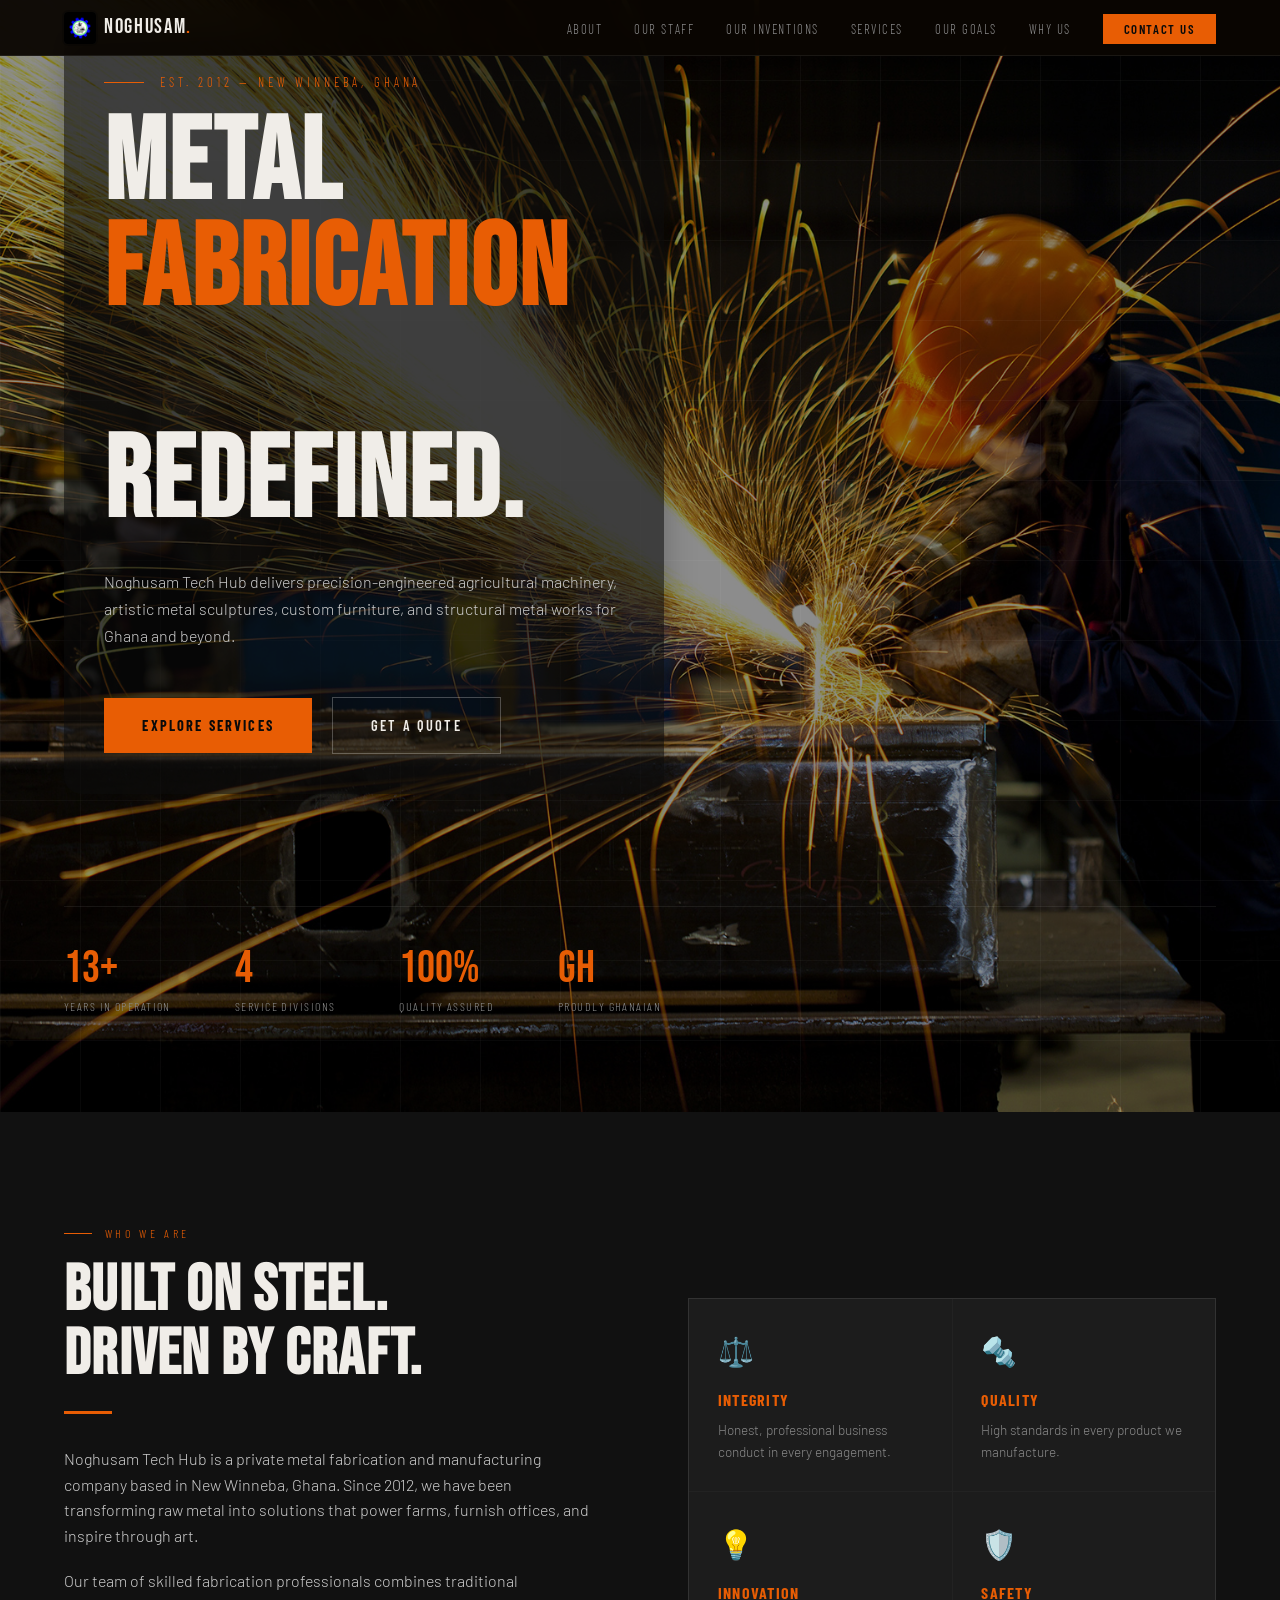
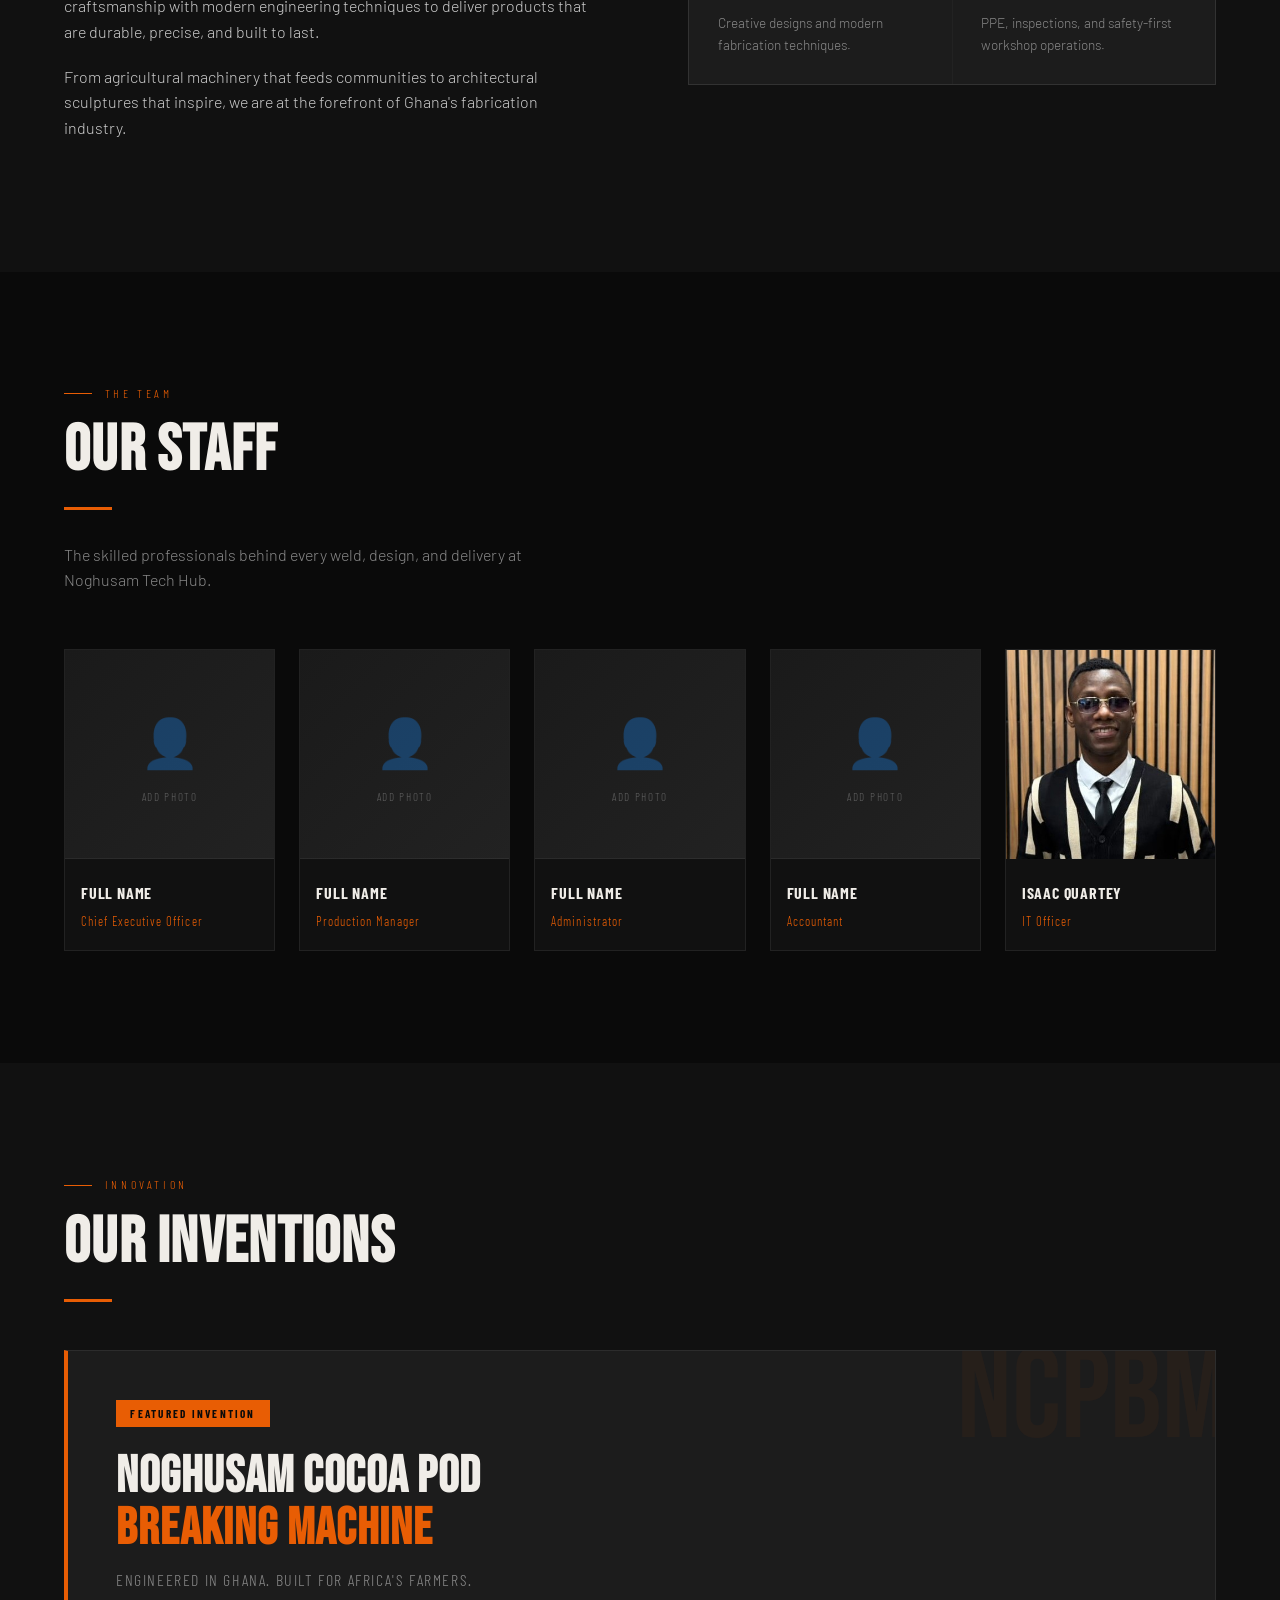
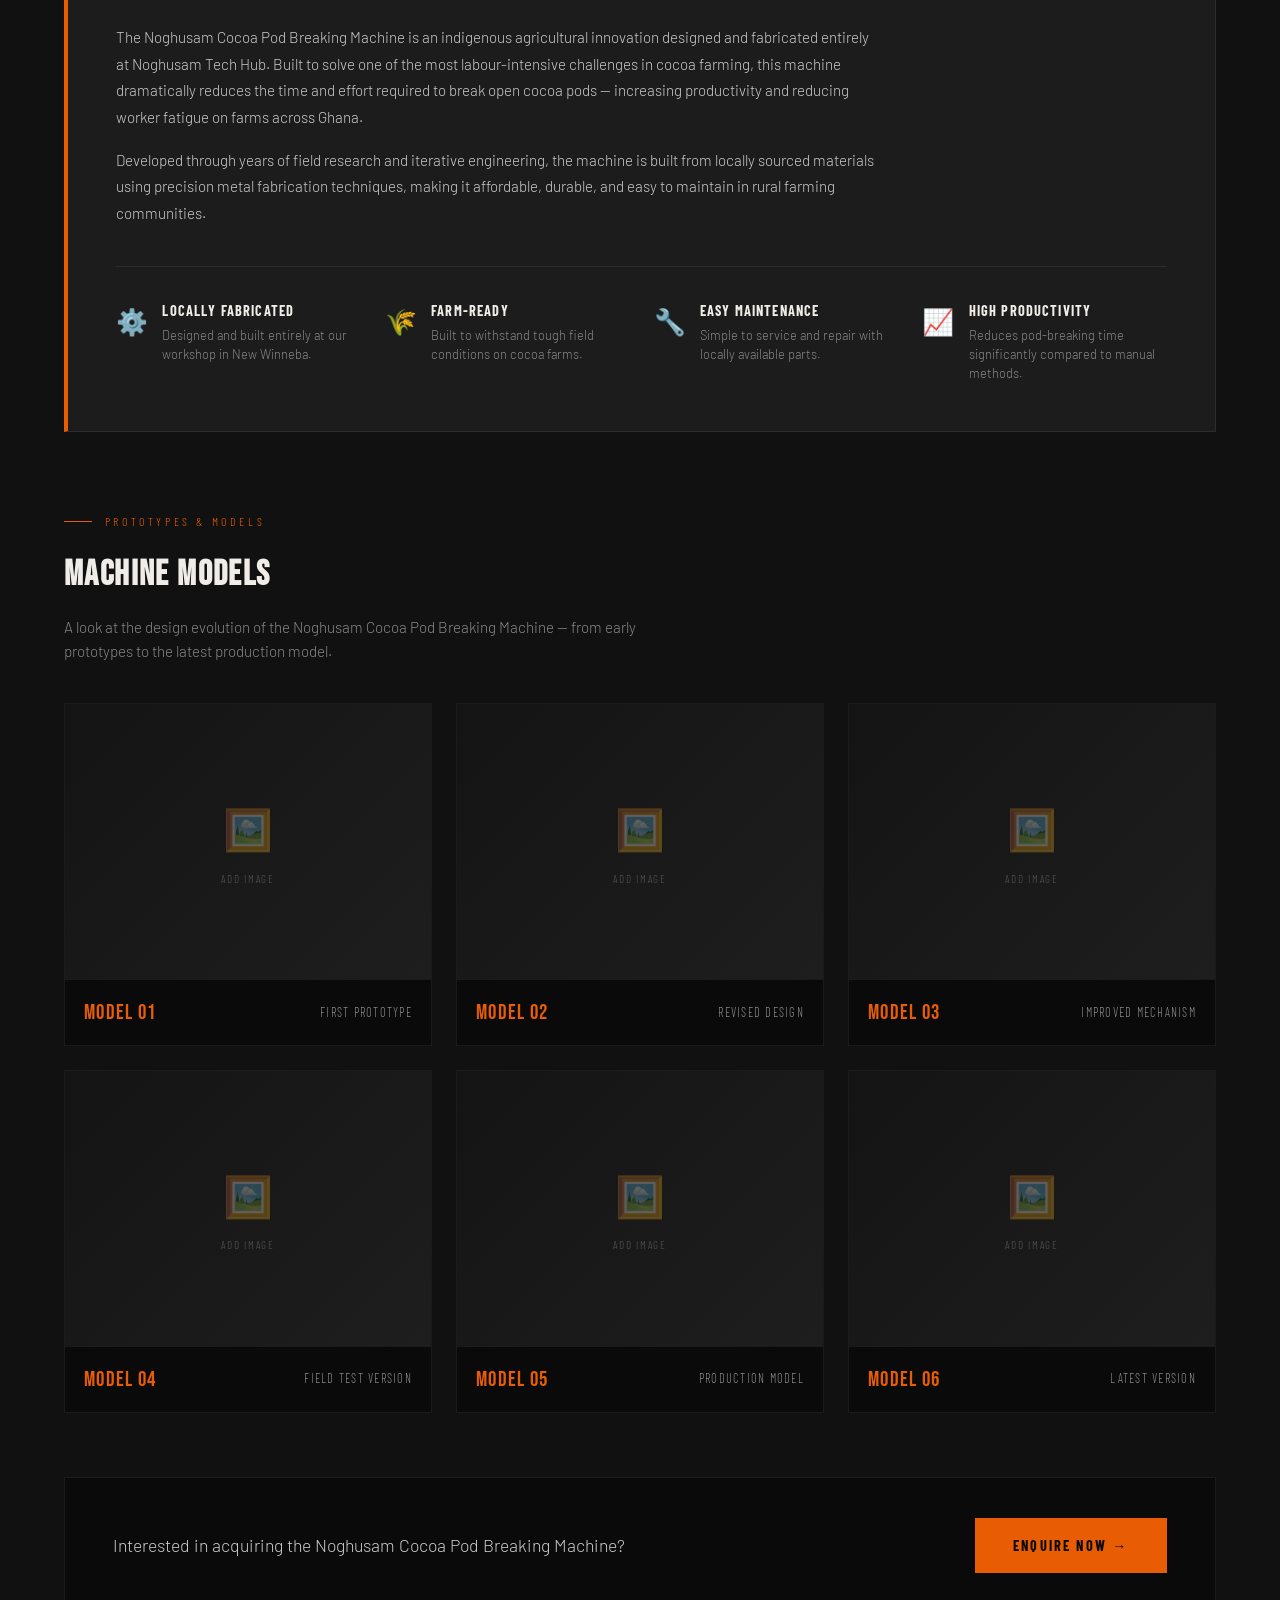
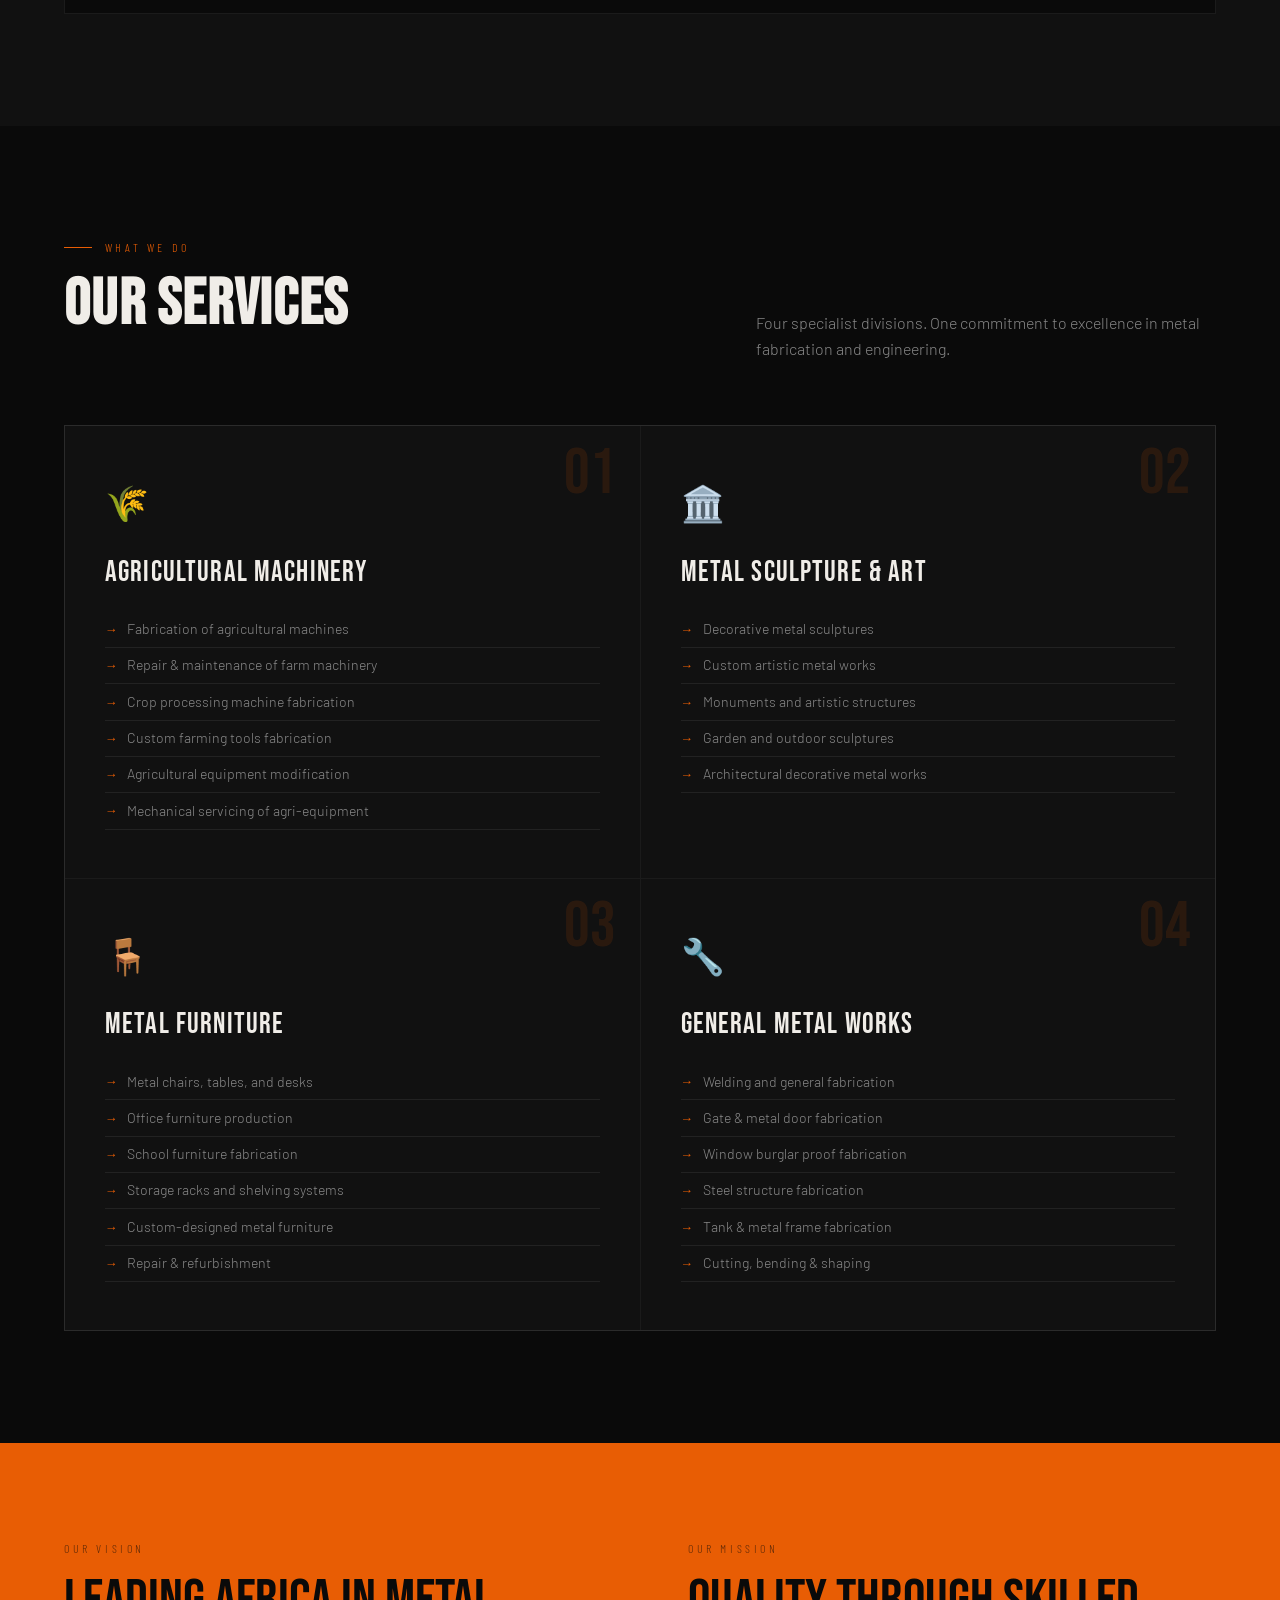
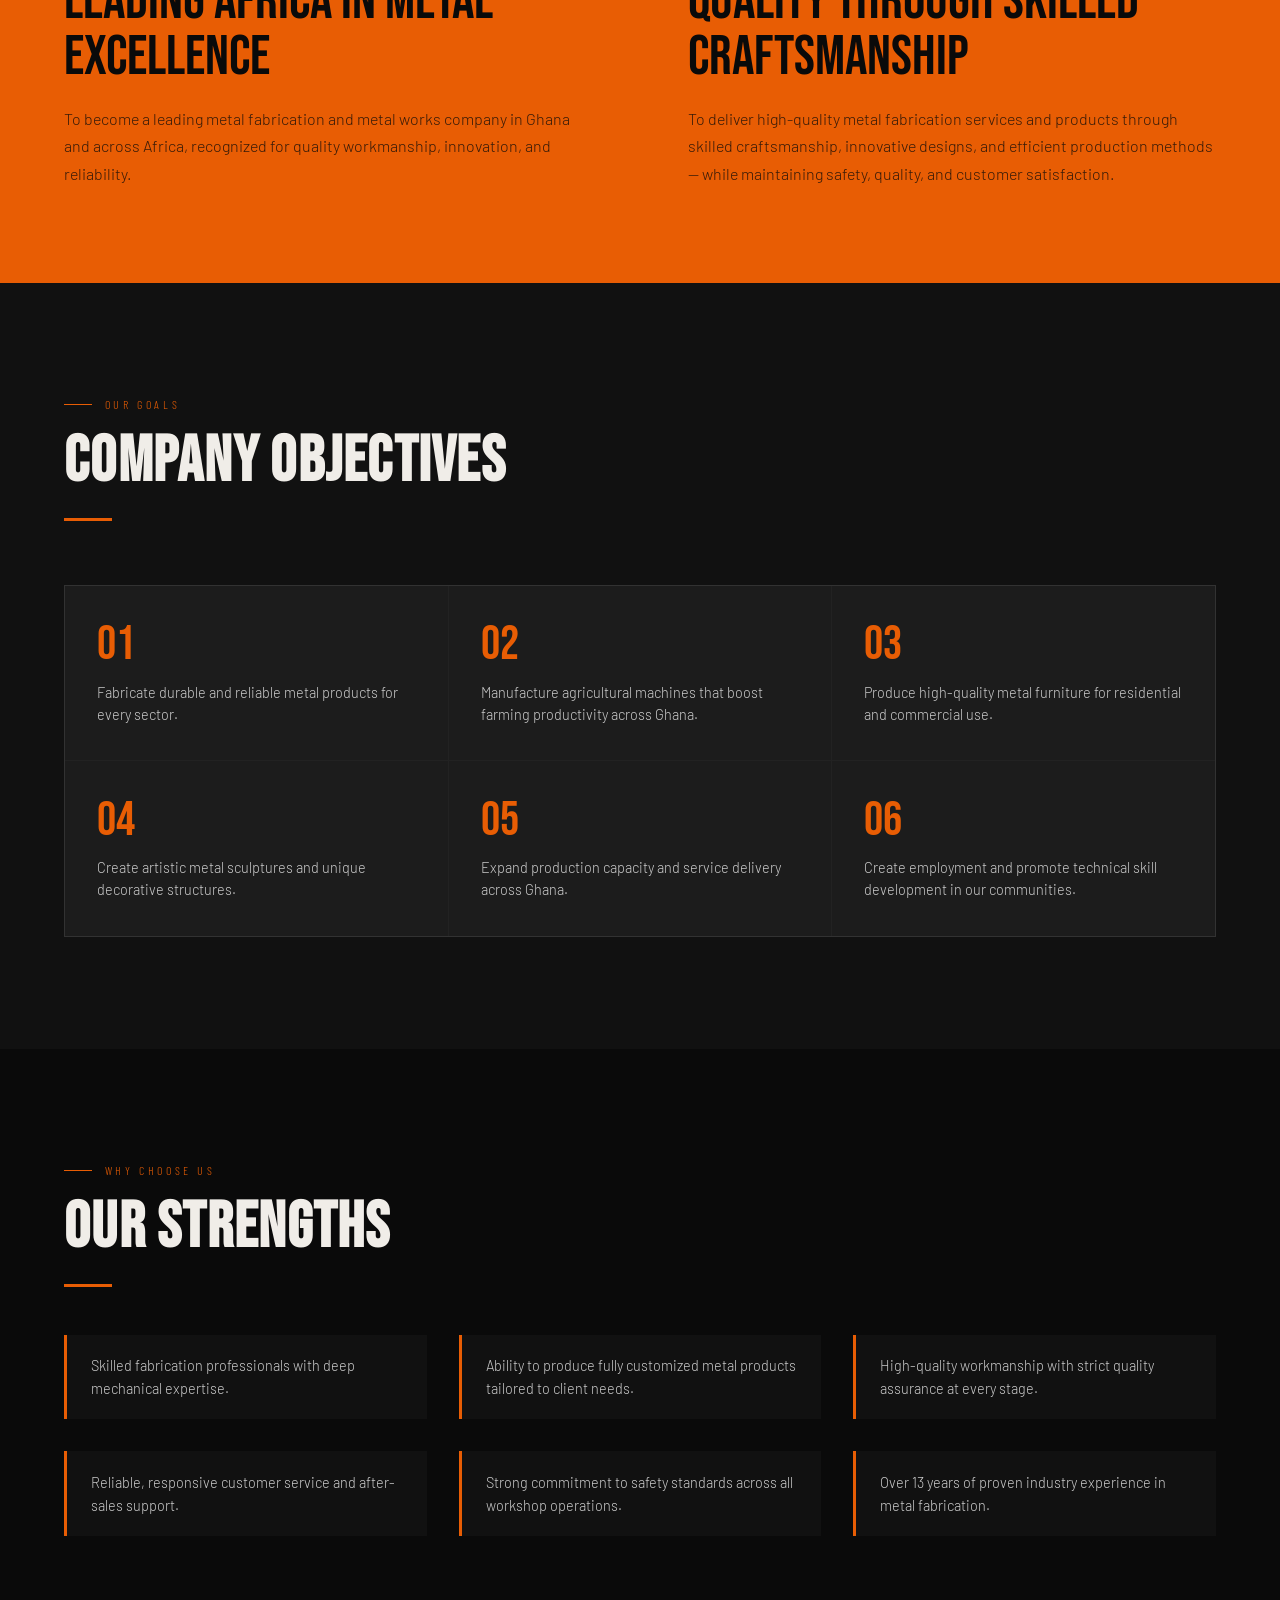
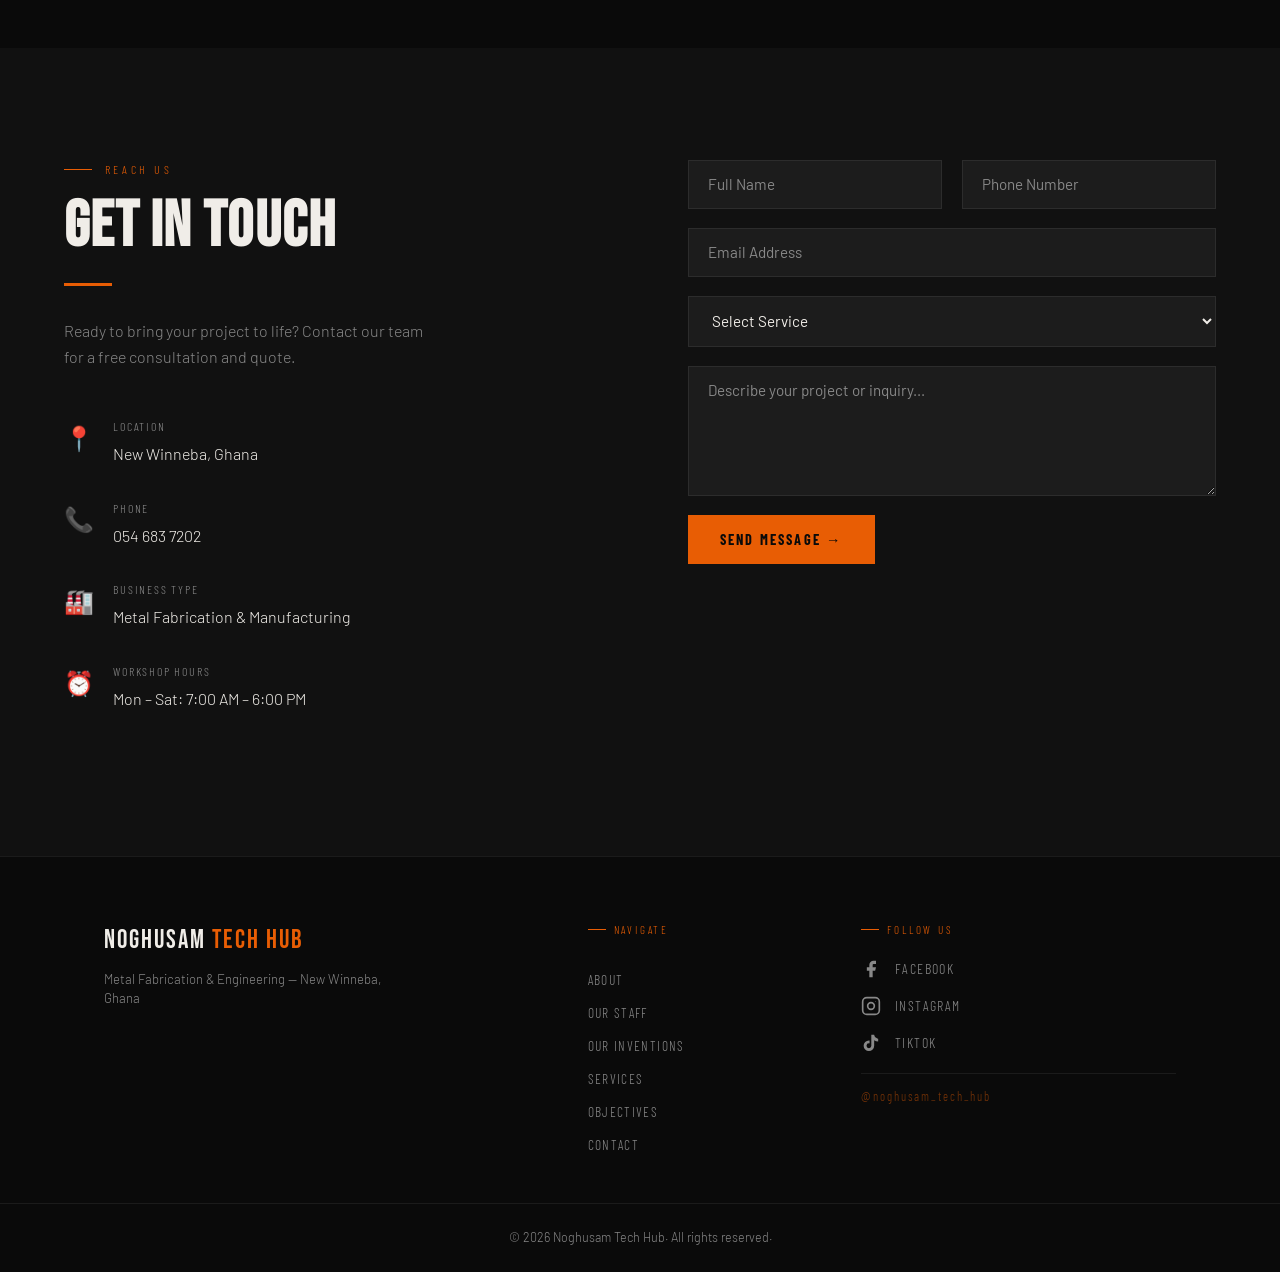
==== index.html @ 6d2fe131 "Initial commit" ====
<!DOCTYPE html>
<html lang="en">
<head>
  <meta charset="UTF-8" />
  <meta name="viewport" content="width=device-width, initial-scale=1.0"/>
  <title>Noghusam Tech Hub | Metal Fabrication & Engineering</title>
  <link rel="preconnect" href="https://fonts.googleapis.com">
  <link href="https://fonts.googleapis.com/css2?family=Bebas+Neue&family=Barlow:wght@300;400;500;600&family=Barlow+Condensed:wght@600;700&display=swap" rel="stylesheet">
  <link rel="stylesheet" href="style.css">
</head>
<body>

<!-- NAV -->
<nav>
  <a href="#hero" class="nav-logo">
    <img src="images/logo.jpeg" alt="Noghusam Logo" style="height: 32px; vertical-align: middle; margin-right: 8px;">
    Noghusam<span>.</span>
  </a>
  <button class="hamburger" onclick="toggleMenu()">☰</button>
  <ul class="nav-links" id="navMenu">
    <li><a href="#about">About</a></li>
    <li><a href="#staff">Our Staff</a></li>
    <li><a href="#inventions">Our Inventions</a></li>
    <li><a href="#services">Services</a></li>
    <li><a href="#objectives">Our Goals</a></li>
    <li><a href="#strengths">Why Us</a></li>
    <li><a href="#contact" class="nav-cta">Contact Us</a></li>
  </ul>
</nav>

<!-- HERO -->
<section id="hero">
  <div class="hero-bg"></div>
  <div class="hero-grid-lines"></div>
  <div class="sparks" id="sparks"></div>
  <div class="hero-text-bg">
    <div class="hero-label">Est. 2012 &mdash; New Winneba, Ghana</div>
    <h1 class="hero-title">
      Metal<br>
      <em>Fabrication</em><br>
      Redefined.
    </h1>
    <p class="hero-sub">
      Noghusam Tech Hub delivers precision-engineered agricultural machinery, artistic metal sculptures, custom furniture, and structural metal works for Ghana and beyond.
    </p>
    <div class="hero-actions">
      <a href="#services" class="btn-primary">Explore Services</a>
      <a href="#contact" class="btn-ghost">Get a Quote</a>
    </div>
  </div>
  <div class="hero-stats">
    <div><div class="stat-num">13+</div><div class="stat-label">Years in Operation</div></div>
    <div><div class="stat-num">4</div><div class="stat-label">Service Divisions</div></div>
    <div><div class="stat-num">100%</div><div class="stat-label">Quality Assured</div></div>
    <div><div class="stat-num">GH</div><div class="stat-label">Proudly Ghanaian</div></div>
  </div>
</section>

<!-- ABOUT -->
<section id="about">
  <div class="about-grid">
    <div class="about-text reveal">
      <div class="section-tag">Who We Are</div>
      <h2 class="section-title">Built on Steel.<br>Driven by Craft.</h2>
      <div class="divider"></div>
      <p>Noghusam Tech Hub is a private metal fabrication and manufacturing company based in New Winneba, Ghana. Since 2012, we have been transforming raw metal into solutions that power farms, furnish offices, and inspire through art.</p>
      <p>Our team of skilled fabrication professionals combines traditional craftsmanship with modern engineering techniques to deliver products that are durable, precise, and built to last.</p>
      <p>From agricultural machinery that feeds communities to architectural sculptures that inspire, we are at the forefront of Ghana's fabrication industry.</p>
    </div>
    <div class="values-grid reveal">
      <div class="value-card"><div class="value-icon">⚖️</div><div class="value-title">Integrity</div><div class="value-desc">Honest, professional business conduct in every engagement.</div></div>
      <div class="value-card"><div class="value-icon">🔩</div><div class="value-title">Quality</div><div class="value-desc">High standards in every product we manufacture.</div></div>
      <div class="value-card"><div class="value-icon">💡</div><div class="value-title">Innovation</div><div class="value-desc">Creative designs and modern fabrication techniques.</div></div>
      <div class="value-card"><div class="value-icon">🛡️</div><div class="value-title">Safety</div><div class="value-desc">PPE, inspections, and safety-first workshop operations.</div></div>
    </div>
  </div>
</section>

<!-- OUR STAFF -->
<section id="staff">
  <div class="staff-wrap">
    <div class="reveal">
      <div class="section-tag">The Team</div>
      <h2 class="section-title">Our Staff</h2>
      <div class="divider"></div>
      <p class="staff-intro">The skilled professionals behind every weld, design, and delivery at Noghusam Tech Hub.</p>
    </div>
    <div class="staff-grid reveal">
      <div class="staff-card">
        <div class="staff-photo-wrap">
          <div class="staff-photo-placeholder"><div class="staff-avatar-icon">👤</div><div class="staff-photo-hint">Add Photo</div></div>
        </div>
        <div class="staff-info"><div class="staff-name">Full Name</div><div class="staff-role">Chief Executive Officer</div></div>
      </div>
      <div class="staff-card">
        <div class="staff-photo-wrap">
          <div class="staff-photo-placeholder"><div class="staff-avatar-icon">👤</div><div class="staff-photo-hint">Add Photo</div></div>
        </div>
        <div class="staff-info"><div class="staff-name">Full Name</div><div class="staff-role">Production Manager</div></div>
      </div>
      <div class="staff-card">
        <div class="staff-photo-wrap">
          <div class="staff-photo-placeholder"><div class="staff-avatar-icon">👤</div><div class="staff-photo-hint">Add Photo</div></div>
        </div>
        <div class="staff-info"><div class="staff-name">Full Name</div><div class="staff-role">Administrator</div></div>
      </div>
      <div class="staff-card">
        <div class="staff-photo-wrap">
          <div class="staff-photo-placeholder"><div class="staff-avatar-icon">👤</div><div class="staff-photo-hint">Add Photo</div></div>
        </div>
        <div class="staff-info"><div class="staff-name">Full Name</div><div class="staff-role">Accountant</div></div>
      </div>
      <div class="staff-card">
        <div class="staff-photo-wrap">
          <img class="staff-photo" src="images/IT.jpeg" alt="ISAAC QUARTEY - IT Officer">
        </div>
        <div class="staff-info"><div class="staff-name">ISAAC QUARTEY</div><div class="staff-role">IT Officer</div></div>
      </div>
    </div>
  </div>
</section>

<!-- OUR INVENTIONS -->
<section id="inventions">
  <div class="inv-wrap">

    <!-- Header -->
    <div class="inv-header reveal">
      <div class="section-tag">Innovation</div>
      <h2 class="section-title">Our Inventions</h2>
      <div class="divider"></div>
    </div>

    <!-- Featured Invention -->
    <div class="inv-featured reveal">
      <div class="inv-badge">Featured Invention</div>
      <h3 class="inv-name">Noghusam Cocoa Pod<br><em>Breaking Machine</em></h3>
      <p class="inv-tagline">Engineered in Ghana. Built for Africa's farmers.</p>
      <div class="inv-desc">
        <p>The Noghusam Cocoa Pod Breaking Machine is an indigenous agricultural innovation designed and fabricated entirely at Noghusam Tech Hub. Built to solve one of the most labour-intensive challenges in cocoa farming, this machine dramatically reduces the time and effort required to break open cocoa pods — increasing productivity and reducing worker fatigue on farms across Ghana.</p>
        <p>Developed through years of field research and iterative engineering, the machine is built from locally sourced materials using precision metal fabrication techniques, making it affordable, durable, and easy to maintain in rural farming communities.</p>
      </div>
      <div class="inv-highlights">
        <div class="inv-highlight">
          <div class="inv-highlight-icon">⚙️</div>
          <div class="inv-highlight-text">
            <div class="inv-highlight-title">Locally Fabricated</div>
            <div class="inv-highlight-desc">Designed and built entirely at our workshop in New Winneba.</div>
          </div>
        </div>
        <div class="inv-highlight">
          <div class="inv-highlight-icon">🌾</div>
          <div class="inv-highlight-text">
            <div class="inv-highlight-title">Farm-Ready</div>
            <div class="inv-highlight-desc">Built to withstand tough field conditions on cocoa farms.</div>
          </div>
        </div>
        <div class="inv-highlight">
          <div class="inv-highlight-icon">🔧</div>
          <div class="inv-highlight-text">
            <div class="inv-highlight-title">Easy Maintenance</div>
            <div class="inv-highlight-desc">Simple to service and repair with locally available parts.</div>
          </div>
        </div>
        <div class="inv-highlight">
          <div class="inv-highlight-icon">📈</div>
          <div class="inv-highlight-text">
            <div class="inv-highlight-title">High Productivity</div>
            <div class="inv-highlight-desc">Reduces pod-breaking time significantly compared to manual methods.</div>
          </div>
        </div>
      </div>
    </div>

    <!-- Models Gallery -->
    <div class="inv-gallery-header reveal">
      <div class="section-tag">Prototypes & Models</div>
      <h3 class="inv-gallery-title">Machine Models</h3>
      <p class="inv-gallery-sub">A look at the design evolution of the Noghusam Cocoa Pod Breaking Machine — from early prototypes to the latest production model.</p>
    </div>

    <div class="inv-gallery reveal">

      <div class="inv-img-card">
        <div class="inv-img-wrap">
          <div class="inv-img-placeholder">
            <div class="inv-img-icon">🖼️</div>
            <div class="inv-img-hint">Add Image</div>
          </div>
          <!-- Replace with: <img src="images/model-1.jpg" alt="Model 1" class="inv-img"> -->
        </div>
        <div class="inv-img-info">
          <div class="inv-img-label">Model 01</div>
          <div class="inv-img-caption">First Prototype</div>
        </div>
      </div>

      <div class="inv-img-card">
        <div class="inv-img-wrap">
          <div class="inv-img-placeholder">
            <div class="inv-img-icon">🖼️</div>
            <div class="inv-img-hint">Add Image</div>
          </div>
        </div>
        <div class="inv-img-info">
          <div class="inv-img-label">Model 02</div>
          <div class="inv-img-caption">Revised Design</div>
        </div>
      </div>

      <div class="inv-img-card">
        <div class="inv-img-wrap">
          <div class="inv-img-placeholder">
            <div class="inv-img-icon">🖼️</div>
            <div class="inv-img-hint">Add Image</div>
          </div>
        </div>
        <div class="inv-img-info">
          <div class="inv-img-label">Model 03</div>
          <div class="inv-img-caption">Improved Mechanism</div>
        </div>
      </div>

      <div class="inv-img-card">
        <div class="inv-img-wrap">
          <div class="inv-img-placeholder">
            <div class="inv-img-icon">🖼️</div>
            <div class="inv-img-hint">Add Image</div>
          </div>
        </div>
        <div class="inv-img-info">
          <div class="inv-img-label">Model 04</div>
          <div class="inv-img-caption">Field Test Version</div>
        </div>
      </div>

      <div class="inv-img-card">
        <div class="inv-img-wrap">
          <div class="inv-img-placeholder">
            <div class="inv-img-icon">🖼️</div>
            <div class="inv-img-hint">Add Image</div>
          </div>
        </div>
        <div class="inv-img-info">
          <div class="inv-img-label">Model 05</div>
          <div class="inv-img-caption">Production Model</div>
        </div>
      </div>

      <div class="inv-img-card">
        <div class="inv-img-wrap">
          <div class="inv-img-placeholder">
            <div class="inv-img-icon">🖼️</div>
            <div class="inv-img-hint">Add Image</div>
          </div>
        </div>
        <div class="inv-img-info">
          <div class="inv-img-label">Model 06</div>
          <div class="inv-img-caption">Latest Version</div>
        </div>
      </div>

    </div><!-- end gallery -->

    <!-- CTA -->
    <div class="inv-cta reveal">
      <p>Interested in acquiring the Noghusam Cocoa Pod Breaking Machine?</p>
      <a href="#contact" class="btn-primary">Enquire Now →</a>
    </div>

  </div>
</section>

<!-- SERVICES -->
<section id="services">
  <div class="services-intro reveal">
    <div>
      <div class="section-tag">What We Do</div>
      <h2 class="section-title">Our Services</h2>
    </div>
    <p>Four specialist divisions. One commitment to excellence in metal fabrication and engineering.</p>
  </div>
  <div class="services-grid reveal">
    <div class="service-card">
      <div class="service-num">01</div><div class="service-icon">🌾</div>
      <div class="service-title">Agricultural Machinery</div>
      <ul class="service-list">
        <li>Fabrication of agricultural machines</li>
        <li>Repair & maintenance of farm machinery</li>
        <li>Crop processing machine fabrication</li>
        <li>Custom farming tools fabrication</li>
        <li>Agricultural equipment modification</li>
        <li>Mechanical servicing of agri-equipment</li>
      </ul>
    </div>
    <div class="service-card">
      <div class="service-num">02</div><div class="service-icon">🏛️</div>
      <div class="service-title">Metal Sculpture & Art</div>
      <ul class="service-list">
        <li>Decorative metal sculptures</li>
        <li>Custom artistic metal works</li>
        <li>Monuments and artistic structures</li>
        <li>Garden and outdoor sculptures</li>
        <li>Architectural decorative metal works</li>
      </ul>
    </div>
    <div class="service-card">
      <div class="service-num">03</div><div class="service-icon">🪑</div>
      <div class="service-title">Metal Furniture</div>
      <ul class="service-list">
        <li>Metal chairs, tables, and desks</li>
        <li>Office furniture production</li>
        <li>School furniture fabrication</li>
        <li>Storage racks and shelving systems</li>
        <li>Custom-designed metal furniture</li>
        <li>Repair & refurbishment</li>
      </ul>
    </div>
    <div class="service-card">
      <div class="service-num">04</div><div class="service-icon">🔧</div>
      <div class="service-title">General Metal Works</div>
      <ul class="service-list">
        <li>Welding and general fabrication</li>
        <li>Gate & metal door fabrication</li>
        <li>Window burglar proof fabrication</li>
        <li>Steel structure fabrication</li>
        <li>Tank & metal frame fabrication</li>
        <li>Cutting, bending & shaping</li>
      </ul>
    </div>
  </div>
</section>

<!-- VISION / MISSION -->
<section id="vision">
  <div class="vision-grid">
    <div class="reveal">
      <div class="vm-label">Our Vision</div>
      <div class="vm-title">Leading Africa in Metal Excellence</div>
      <p class="vm-text">To become a leading metal fabrication and metal works company in Ghana and across Africa, recognized for quality workmanship, innovation, and reliability.</p>
    </div>
    <div class="reveal">
      <div class="vm-label">Our Mission</div>
      <div class="vm-title">Quality Through Skilled Craftsmanship</div>
      <p class="vm-text">To deliver high-quality metal fabrication services and products through skilled craftsmanship, innovative designs, and efficient production methods — while maintaining safety, quality, and customer satisfaction.</p>
    </div>
  </div>
</section>

<!-- OBJECTIVES -->
<section id="objectives">
  <div class="obj-wrap">
    <div class="obj-header reveal">
      <div class="section-tag">Our Goals</div>
      <h2 class="section-title">Company Objectives</h2>
      <div class="divider"></div>
    </div>
    <div class="obj-grid reveal">
      <div class="obj-item"><div class="obj-num">01</div><div class="obj-text">Fabricate durable and reliable metal products for every sector.</div></div>
      <div class="obj-item"><div class="obj-num">02</div><div class="obj-text">Manufacture agricultural machines that boost farming productivity across Ghana.</div></div>
      <div class="obj-item"><div class="obj-num">03</div><div class="obj-text">Produce high-quality metal furniture for residential and commercial use.</div></div>
      <div class="obj-item"><div class="obj-num">04</div><div class="obj-text">Create artistic metal sculptures and unique decorative structures.</div></div>
      <div class="obj-item"><div class="obj-num">05</div><div class="obj-text">Expand production capacity and service delivery across Ghana.</div></div>
      <div class="obj-item"><div class="obj-num">06</div><div class="obj-text">Create employment and promote technical skill development in our communities.</div></div>
    </div>
  </div>
</section>

<!-- STRENGTHS -->
<section id="strengths">
  <div class="str-wrap">
    <div class="reveal">
      <div class="section-tag">Why Choose Us</div>
      <h2 class="section-title">Our Strengths</h2>
      <div class="divider"></div>
    </div>
    <div class="str-list reveal">
      <div class="str-item"><p>Skilled fabrication professionals with deep mechanical expertise.</p></div>
      <div class="str-item"><p>Ability to produce fully customized metal products tailored to client needs.</p></div>
      <div class="str-item"><p>High-quality workmanship with strict quality assurance at every stage.</p></div>
      <div class="str-item"><p>Reliable, responsive customer service and after-sales support.</p></div>
      <div class="str-item"><p>Strong commitment to safety standards across all workshop operations.</p></div>
      <div class="str-item"><p>Over 13 years of proven industry experience in metal fabrication.</p></div>
    </div>
  </div>
</section>

<!-- CONTACT -->
<section id="contact">
  <div class="contact-wrap">
    <div class="reveal">
      <div class="section-tag">Reach Us</div>
      <h2 class="section-title">Get In Touch</h2>
      <div class="divider"></div>
      <p style="color: var(--gray); margin-bottom: 3rem; max-width: 380px;">Ready to bring your project to life? Contact our team for a free consultation and quote.</p>
      <div class="contact-detail">
        <div class="contact-icon">📍</div>
        <div><div class="contact-label">Location</div><div class="contact-value">New Winneba, Ghana</div></div>
      </div>
      <div class="contact-detail">
        <div class="contact-icon">📞</div>
        <div><div class="contact-label">Phone</div><div class="contact-value">054 683 7202</div></div>
      </div>
      <div class="contact-detail">
        <div class="contact-icon">🏭</div>
        <div><div class="contact-label">Business Type</div><div class="contact-value">Metal Fabrication &amp; Manufacturing</div></div>
      </div>
      <div class="contact-detail">
        <div class="contact-icon">⏰</div>
        <div><div class="contact-label">Workshop Hours</div><div class="contact-value">Mon – Sat: 7:00 AM – 6:00 PM</div></div>
      </div>
    </div>
    <div class="reveal">
      <div class="contact-form">
        <div class="form-row">
          <input type="text" placeholder="Full Name" />
          <input type="tel" placeholder="Phone Number" />
        </div>
        <input type="email" placeholder="Email Address" />
        <select>
          <option value="" disabled selected>Select Service</option>
          <option>Agricultural Machinery</option>
          <option>Cocoa Pod Breaking Machine</option>
          <option>Metal Sculpture & Art</option>
          <option>Metal Furniture</option>
          <option>General Metal Works</option>
          <option>Other</option>
        </select>
        <textarea placeholder="Describe your project or inquiry..."></textarea>
        <button class="form-submit" onclick="handleSubmit(event)">Send Message →</button>
        <p id="form-msg" style="color: var(--orange); font-size: 0.85rem; display: none;">✓ Message sent! We'll be in touch soon.</p>
      </div>
    </div>
  </div>
</section>

<!-- FOOTER -->
<footer>
  <div class="footer-top">
    <div class="footer-brand">
      <div class="footer-logo">Noghusam<span> Tech Hub</span></div>
      <div class="footer-tagline">Metal Fabrication &amp; Engineering — New Winneba, Ghana</div>
    </div>
    <div class="footer-nav">
      <div class="footer-nav-col">
        <div class="footer-nav-label">Navigate</div>
        <a href="#about">About</a>
        <a href="#staff">Our Staff</a>
        <a href="#inventions">Our Inventions</a>
        <a href="#services">Services</a>
        <a href="#objectives">Objectives</a>
        <a href="#contact">Contact</a>
      </div>
    </div>
    <div class="footer-social-block">
      <div class="footer-nav-label">Follow Us</div>
      <div class="footer-social-links">
        <!-- Facebook -->
        <a href="https://www.facebook.com/cwmcl" target="_blank" rel="noopener" class="social-link" aria-label="Facebook">
          <svg class="social-icon" viewBox="0 0 24 24" fill="currentColor">
            <path d="M18 2h-3a5 5 0 0 0-5 5v3H7v4h3v8h4v-8h3l1-4h-4V7a1 1 0 0 1 1-1h3z"/>
          </svg>
          <span>Facebook</span>
        </a>
        <!-- Instagram -->
        <a href="https://instagram.com/noghusam_tech_hub" target="_blank" rel="noopener" class="social-link" aria-label="Instagram">
          <svg class="social-icon" viewBox="0 0 24 24" fill="none" stroke="currentColor" stroke-width="2" stroke-linecap="round" stroke-linejoin="round">
            <rect x="2" y="2" width="20" height="20" rx="5" ry="5"/>
            <circle cx="12" cy="12" r="4"/>
            <circle cx="17.5" cy="6.5" r="0.5" fill="currentColor" stroke="none"/>
          </svg>
          <span>Instagram</span>
        </a>
        <!-- TikTok -->
        <a href="https://tiktok.com/@noghusam_tech_hub" target="_blank" rel="noopener" class="social-link" aria-label="TikTok">
          <svg class="social-icon" viewBox="0 0 24 24" fill="currentColor">
            <path d="M19.59 6.69a4.83 4.83 0 0 1-3.77-4.25V2h-3.45v13.67a2.89 2.89 0 0 1-2.88 2.5 2.89 2.89 0 0 1-2.89-2.89 2.89 2.89 0 0 1 2.89-2.89c.28 0 .54.04.79.1V9.01a6.32 6.32 0 0 0-.79-.05 6.34 6.34 0 0 0-6.34 6.34 6.34 6.34 0 0 0 6.34 6.34 6.34 6.34 0 0 0 6.33-6.34V8.69a8.18 8.18 0 0 0 4.78 1.52V6.75a4.85 4.85 0 0 1-1.01-.06z"/>
          </svg>
          <span>TikTok</span>
        </a>
      </div>
      <div class="footer-handle">@noghusam_tech_hub</div>
    </div>
  </div>
  <div class="footer-bottom">
    <div class="footer-copy">© 2026 Noghusam Tech Hub. All rights reserved.</div>
  </div>
</footer>

<script src="script.js"></script>
</body>
</html>
---- style.css ----
/* Center copyright/footer */
.footer-copy {
  text-align: center;
  width: 100%;
  margin: 0 auto;
}
#hero .hero-text-bg {
  background: rgba(10,10,10,0.60);
  border-radius: 18px;
  padding: 2.5rem 2.5rem 2.5rem 2.5rem;
  max-width: 600px;
  margin-bottom: 2rem;
  margin-top: 2rem;
  box-shadow: 0 8px 32px rgba(0,0,0,0.25);
}

.hero-bg::after {
  content: '';
  position: absolute;
  inset: 0;
  background: #000;
  opacity: 0.45;
  pointer-events: none;
  z-index: 1;
}
.hero-bg {
  z-index: 0;
}
#hero .hero-text-bg, #hero .hero-label, #hero .hero-title, #hero .hero-sub, #hero .hero-actions {
  position: relative;
  z-index: 2;
}
:root {
  --black: #0a0a0a;
  --dark: #111111;
  --steel: #1c1c1c;
  --orange: #e85d04;
  --orange-dim: #c44f02;
  --amber: #f48c06;
  --white: #f0ede8;
  --gray: #888;
  --light-gray: #ccc;
  --border: rgba(255,255,255,0.07);
}

*, *::before, *::after { box-sizing: border-box; margin: 0; padding: 0; }
html { scroll-behavior: smooth; }
body {
  background: var(--black);
  color: var(--white);
  font-family: 'Barlow', sans-serif;
  font-weight: 300;
  line-height: 1.6;
  overflow-x: hidden;
}

/* ── NAV ── */
nav {
  position: fixed; top: 0; left: 0; right: 0; z-index: 100;
  display: flex; align-items: center; justify-content: space-between;
  padding: 0 4rem; height: 56px;
  background: rgba(10,6,2,0.95);
  backdrop-filter: blur(12px);
  border-bottom: 1px solid var(--border);
}
.nav-logo {
  font-family: 'Bebas Neue', sans-serif;
  font-size: 1.3rem;
  letter-spacing: 0.08em;
  color: var(--white);
  text-decoration: none;
  line-height: 1;
  display: flex;
  align-items: center;
}

.nav-logo img {
  height: 32px;
  width: 32px;
  object-fit: contain;
  margin-right: 10px;
  display: inline-block;
  vertical-align: middle;
  border-radius: 4px;
  background: #111;
  box-shadow: 0 0 0 2px rgba(0,0,0,0.2);
}
.nav-logo span { color: var(--orange); }
.hamburger {
  display: none; background: none; border: none;
  color: var(--orange); font-size: 1.8rem; cursor: pointer;
  padding: 0.4rem 0.6rem; line-height: 1; transition: color 0.2s;
}
.hamburger:hover { color: var(--amber); }
.nav-links { display: flex; gap: 2rem; list-style: none; align-items: center; }
.nav-links a {
  font-family: 'Barlow Condensed', sans-serif;
  font-size: 0.8rem; letter-spacing: 0.12em; text-transform: uppercase;
  color: var(--gray); text-decoration: none; transition: color 0.2s;
}
.nav-links a:hover { color: var(--orange); }
.nav-cta {
  background: var(--orange); color: var(--black) !important;
  padding: 0.45rem 1.3rem !important; font-weight: 600 !important;
  transition: background 0.2s !important;
}
.nav-cta:hover { background: var(--amber) !important; }

/* ── HERO ── */
#hero {
  min-height: 100vh; display: flex; flex-direction: column; justify-content: flex-end;
  padding: 0 4rem 6rem; position: relative; overflow: hidden;
}
.hero-bg {
  position: absolute;
  inset: 0;
  background: url('images/landing_page.jpg') center center/cover no-repeat;
  background-color: #0f0f0f;
}
.hero-grid-lines {
  position: absolute; inset: 0;
  background-image: linear-gradient(rgba(255,255,255,0.03) 1px, transparent 1px), linear-gradient(90deg, rgba(255,255,255,0.03) 1px, transparent 1px);
  background-size: 80px 80px;
}
.sparks { position: absolute; inset: 0; pointer-events: none; }
.spark {
  position: absolute; width: 3px; height: 3px; border-radius: 50%;
  background: var(--orange); opacity: 0;
  animation: sparkFloat var(--dur, 4s) var(--delay, 0s) infinite ease-in-out;
}
@keyframes sparkFloat {
  0%   { opacity: 0; transform: translateY(0) scale(1); }
  20%  { opacity: 1; }
  80%  { opacity: 0.6; }
  100% { opacity: 0; transform: translateY(-120px) scale(0); }
}
.hero-label {
  font-family: 'Barlow Condensed', sans-serif; font-size: 0.8rem;
  letter-spacing: 0.3em; text-transform: uppercase; color: var(--orange);
  margin-bottom: 1.2rem; position: relative; display: flex; align-items: center; gap: 1rem;
}
.hero-label::before { content: ''; display: block; width: 40px; height: 1px; background: var(--orange); }
.hero-title {
  font-family: 'Bebas Neue', sans-serif;
  font-size: clamp(4rem, 9vw, 9rem);
  line-height: 0.92;
  letter-spacing: 0.02em;
  position: relative;
}
.hero-title em { font-style: normal; color: var(--orange); display: block; }
.hero-sub {
  margin-top: 2rem;
  max-width: 520px;
  color: var(--light-gray);
  font-size: 1rem;
  line-height: 1.7;
  position: relative;
}
.hero-actions { margin-top: 3rem; display: flex; gap: 1.2rem; align-items: center; position: relative; }
.btn-primary {
  background: var(--orange); color: var(--black);
  font-family: 'Barlow Condensed', sans-serif; font-size: 0.9rem; font-weight: 700;
  letter-spacing: 0.15em; text-transform: uppercase; padding: 1rem 2.4rem;
  text-decoration: none; transition: background 0.2s, transform 0.2s; display: inline-block;
}
.btn-primary:hover { background: var(--amber); transform: translateY(-2px); }
.btn-ghost {
  border: 1px solid rgba(255,255,255,0.25); color: var(--white);
  font-family: 'Barlow Condensed', sans-serif; font-size: 0.9rem; font-weight: 600;
  letter-spacing: 0.15em; text-transform: uppercase; padding: 1rem 2.4rem;
  text-decoration: none; transition: border-color 0.2s, color 0.2s;
}
.btn-ghost:hover { border-color: var(--orange); color: var(--orange); }
.hero-stats {
  display: flex; gap: 4rem; margin-top: 5rem;
  padding-top: 2.5rem; border-top: 1px solid var(--border); position: relative;
}
.stat-num { font-family: 'Bebas Neue', sans-serif; font-size: 2.8rem; color: var(--orange); line-height: 1; }
.stat-label { font-family: 'Barlow Condensed', sans-serif; font-size: 0.75rem; letter-spacing: 0.12em; text-transform: uppercase; color: var(--gray); margin-top: 0.3rem; }

/* ── SECTIONS COMMON ── */
section { padding: 7rem 4rem; }
.section-tag {
  font-family: 'Barlow Condensed', sans-serif; font-size: 0.75rem;
  letter-spacing: 0.3em; text-transform: uppercase; color: var(--orange);
  margin-bottom: 1rem; display: flex; align-items: center; gap: 0.8rem;
}
.section-tag::before { content: ''; width: 28px; height: 1px; background: var(--orange); }
.section-title { font-family: 'Bebas Neue', sans-serif; font-size: clamp(2.5rem, 5vw, 4.5rem); line-height: 1; letter-spacing: 0.02em; margin-bottom: 1.5rem; }
.divider { width: 48px; height: 3px; background: var(--orange); margin-bottom: 2rem; }

/* ── ABOUT ── */
#about { background: var(--dark); }
.about-grid { display: grid; grid-template-columns: 1fr 1fr; gap: 6rem; align-items: center; max-width: 1200px; margin: 0 auto; }
.about-text p { color: var(--light-gray); margin-bottom: 1.2rem; font-size: 1rem; }
.values-grid { display: grid; grid-template-columns: 1fr 1fr; gap: 1px; background: var(--border); border: 1px solid var(--border); }
.value-card { background: var(--steel); padding: 1.8rem; transition: background 0.2s; }
.value-card:hover { background: #222; }
.value-icon { font-size: 1.8rem; margin-bottom: 0.8rem; }
.value-title { font-family: 'Barlow Condensed', sans-serif; font-size: 1rem; font-weight: 700; letter-spacing: 0.08em; text-transform: uppercase; color: var(--orange); margin-bottom: 0.4rem; }
.value-desc { font-size: 0.85rem; color: var(--gray); }

/* ── STAFF ── */
#staff { background: var(--black); }
.staff-wrap { max-width: 1200px; margin: 0 auto; }
.staff-intro { color: var(--gray); font-size: 1rem; margin-bottom: 3.5rem; max-width: 500px; }
.staff-grid { display: grid; grid-template-columns: repeat(5, 1fr); gap: 1.5rem; }
.staff-card { background: var(--dark); border: 1px solid var(--border); overflow: hidden; transition: border-color 0.3s, transform 0.3s; }
.staff-card:hover { border-color: var(--orange); transform: translateY(-4px); }
.staff-photo-wrap { width: 100%; aspect-ratio: 1/1; overflow: hidden; background: var(--steel); }
.staff-photo { width: 100%; height: 100%; object-fit: cover; display: block; transition: transform 0.4s; }
.staff-card:hover .staff-photo { transform: scale(1.05); }
.staff-photo-placeholder { width: 100%; height: 100%; display: flex; flex-direction: column; align-items: center; justify-content: center; gap: 0.5rem; background: linear-gradient(135deg, #1a1a1a, #222); border-bottom: 1px solid var(--border); }
.staff-avatar-icon { font-size: 3rem; opacity: 0.4; }
.staff-photo-hint { font-family: 'Barlow Condensed', sans-serif; font-size: 0.7rem; letter-spacing: 0.15em; text-transform: uppercase; color: var(--gray); opacity: 0.6; }
.staff-info { padding: 1.2rem 1rem; border-top: 2px solid transparent; transition: border-color 0.3s; }
.staff-card:hover .staff-info { border-top-color: var(--orange); }
.staff-name { font-family: 'Barlow Condensed', sans-serif; font-size: 1rem; font-weight: 700; letter-spacing: 0.05em; text-transform: uppercase; color: var(--white); margin-bottom: 0.3rem; }
.staff-role { font-size: 0.8rem; color: var(--orange); font-family: 'Barlow Condensed', sans-serif; letter-spacing: 0.08em; }

/* ── INVENTIONS ── */
#inventions { background: var(--dark); }
.inv-wrap { max-width: 1200px; margin: 0 auto; }
.inv-header { margin-bottom: 3rem; }

/* Featured block */
.inv-featured {
  background: var(--steel);
  border: 1px solid var(--border);
  border-left: 4px solid var(--orange);
  padding: 3rem;
  margin-bottom: 5rem;
  position: relative;
  overflow: hidden;
}
.inv-featured::before {
  content: 'NCPBM';
  position: absolute; right: -1rem; top: -1rem;
  font-family: 'Bebas Neue', sans-serif; font-size: 8rem;
  color: rgba(232,93,4,0.05); line-height: 1; pointer-events: none; user-select: none;
}
.inv-badge {
  display: inline-block;
  background: var(--orange); color: var(--black);
  font-family: 'Barlow Condensed', sans-serif; font-size: 0.7rem;
  font-weight: 700; letter-spacing: 0.2em; text-transform: uppercase;
  padding: 0.3rem 0.9rem; margin-bottom: 1.5rem;
}
.inv-name {
  font-family: 'Bebas Neue', sans-serif;
  font-size: clamp(2.2rem, 4vw, 3.8rem); line-height: 1;
  letter-spacing: 0.02em; margin-bottom: 0.8rem;
}
.inv-name em { font-style: normal; color: var(--orange); }
.inv-tagline {
  font-family: 'Barlow Condensed', sans-serif; font-size: 1rem;
  letter-spacing: 0.1em; color: var(--gray); margin-bottom: 2rem;
  text-transform: uppercase;
}
.inv-desc p { color: var(--light-gray); font-size: 0.95rem; margin-bottom: 1rem; max-width: 760px; line-height: 1.75; }

.inv-highlights {
  display: grid; grid-template-columns: repeat(4,1fr); gap: 1.5rem; margin-top: 2.5rem;
  padding-top: 2rem; border-top: 1px solid var(--border);
}
.inv-highlight { display: flex; gap: 0.9rem; align-items: flex-start; }
.inv-highlight-icon { font-size: 1.6rem; flex-shrink: 0; margin-top: 0.1rem; }
.inv-highlight-title { font-family: 'Barlow Condensed', sans-serif; font-size: 0.9rem; font-weight: 700; text-transform: uppercase; letter-spacing: 0.08em; color: var(--white); margin-bottom: 0.2rem; }
.inv-highlight-desc { font-size: 0.8rem; color: var(--gray); line-height: 1.5; }

/* Gallery header */
.inv-gallery-header { margin-bottom: 2.5rem; }
.inv-gallery-title { font-family: 'Bebas Neue', sans-serif; font-size: 2.2rem; letter-spacing: 0.04em; margin-bottom: 0.7rem; }
.inv-gallery-sub { color: var(--gray); font-size: 0.95rem; max-width: 580px; }

/* Gallery grid */
.inv-gallery {
  display: grid;
  grid-template-columns: repeat(3, 1fr);
  gap: 1.5rem;
  margin-bottom: 4rem;
}
.inv-img-card {
  background: var(--black);
  border: 1px solid var(--border);
  overflow: hidden;
  transition: border-color 0.3s, transform 0.3s;
}
.inv-img-card:hover { border-color: var(--orange); transform: translateY(-4px); }
.inv-img-wrap { width: 100%; aspect-ratio: 4/3; overflow: hidden; background: var(--steel); }
.inv-img {
  width: 100%; height: 100%; object-fit: cover; display: block;
  transition: transform 0.4s;
}
.inv-img-card:hover .inv-img { transform: scale(1.05); }
.inv-img-placeholder {
  width: 100%; height: 100%;
  display: flex; flex-direction: column; align-items: center; justify-content: center; gap: 0.6rem;
  background: linear-gradient(135deg, #141414, #1e1e1e);
}
.inv-img-icon { font-size: 2.5rem; opacity: 0.3; }
.inv-img-hint { font-family: 'Barlow Condensed', sans-serif; font-size: 0.7rem; letter-spacing: 0.15em; text-transform: uppercase; color: var(--gray); opacity: 0.5; }
.inv-img-info {
  padding: 1rem 1.2rem;
  display: flex; justify-content: space-between; align-items: center;
  border-top: 1px solid var(--border);
}
.inv-img-label { font-family: 'Bebas Neue', sans-serif; font-size: 1.3rem; color: var(--orange); letter-spacing: 0.06em; }
.inv-img-caption { font-family: 'Barlow Condensed', sans-serif; font-size: 0.78rem; letter-spacing: 0.1em; text-transform: uppercase; color: var(--gray); }

/* Invention CTA */
.inv-cta {
  background: var(--black);
  border: 1px solid var(--border);
  padding: 2.5rem 3rem;
  display: flex; align-items: center; justify-content: space-between; gap: 2rem;
  flex-wrap: wrap;
}
.inv-cta p { font-size: 1.1rem; color: var(--light-gray); }

/* ── SERVICES ── */
#services { background: var(--black); }
.services-intro { max-width: 1200px; margin: 0 auto 4rem; display: flex; justify-content: space-between; align-items: flex-end; gap: 2rem; }
.services-intro p { max-width: 460px; color: var(--gray); }
.services-grid { max-width: 1200px; margin: 0 auto; display: grid; grid-template-columns: repeat(2, 1fr); gap: 1px; background: var(--border); border: 1px solid var(--border); }
.service-card { background: var(--dark); padding: 3rem 2.5rem; position: relative; overflow: hidden; transition: background 0.3s; cursor: default; }
.service-card::before { content: ''; position: absolute; left: 0; top: 0; bottom: 0; width: 3px; background: var(--orange); transform: scaleY(0); transform-origin: bottom; transition: transform 0.3s; }
.service-card:hover::before { transform: scaleY(1); }
.service-card:hover { background: var(--steel); }
.service-num { font-family: 'Bebas Neue', sans-serif; font-size: 4rem; color: rgba(232,93,4,0.12); position: absolute; top: 1rem; right: 1.5rem; line-height: 1; transition: color 0.3s; }
.service-card:hover .service-num { color: rgba(232,93,4,0.25); }
.service-icon { font-size: 2.2rem; margin-bottom: 1.2rem; }
.service-title { font-family: 'Bebas Neue', sans-serif; font-size: 1.8rem; letter-spacing: 0.04em; margin-bottom: 1rem; color: var(--white); }
.service-list { list-style: none; }
.service-list li { font-size: 0.88rem; color: var(--gray); padding: 0.4rem 0; border-bottom: 1px solid var(--border); display: flex; gap: 0.6rem; align-items: flex-start; }
.service-list li::before { content: '→'; color: var(--orange); flex-shrink: 0; font-size: 0.8rem; margin-top: 0.05rem; }

/* ── VISION/MISSION ── */
#vision { background: var(--orange); padding: 6rem 4rem; }
.vision-grid { max-width: 1200px; margin: 0 auto; display: grid; grid-template-columns: 1fr 1fr; gap: 6rem; }
.vm-label { font-family: 'Barlow Condensed', sans-serif; font-size: 0.75rem; letter-spacing: 0.3em; text-transform: uppercase; color: rgba(10,10,10,0.6); margin-bottom: 1rem; }
.vm-title { font-family: 'Bebas Neue', sans-serif; font-size: 3.5rem; color: var(--black); line-height: 1; margin-bottom: 1.2rem; }
.vm-text { font-size: 1rem; color: rgba(10,10,10,0.8); line-height: 1.7; }

/* ── OBJECTIVES ── */
#objectives { background: var(--dark); }
.obj-wrap { max-width: 1200px; margin: 0 auto; }
.obj-header { margin-bottom: 4rem; }
.obj-grid { display: grid; grid-template-columns: repeat(3, 1fr); gap: 1px; background: var(--border); border: 1px solid var(--border); }
.obj-item { background: var(--steel); padding: 2.2rem 2rem; transition: background 0.2s; }
.obj-item:hover { background: #1f1f1f; }
.obj-num { font-family: 'Bebas Neue', sans-serif; font-size: 3rem; color: var(--orange); line-height: 1; margin-bottom: 0.8rem; }
.obj-text { font-size: 0.9rem; color: var(--light-gray); line-height: 1.5; }

/* ── STRENGTHS ── */
#strengths { background: var(--black); }
.str-wrap { max-width: 1200px; margin: 0 auto; }
.str-list { display: grid; grid-template-columns: repeat(3,1fr); gap: 2rem; margin-top: 3rem; }
.str-item { border-left: 3px solid var(--orange); padding: 1.2rem 1.5rem; background: var(--dark); transition: background 0.2s; }
.str-item:hover { background: var(--steel); }
.str-item p { font-size: 0.9rem; color: var(--light-gray); }

/* ── CONTACT ── */
#contact { background: var(--dark); }
.contact-wrap { max-width: 1200px; margin: 0 auto; display: grid; grid-template-columns: 1fr 1fr; gap: 6rem; align-items: start; }
.contact-detail { display: flex; gap: 1.2rem; align-items: flex-start; margin-bottom: 2rem; }
.contact-icon { font-size: 1.5rem; color: var(--orange); flex-shrink: 0; margin-top: 0.1rem; }
.contact-label { font-family: 'Barlow Condensed', sans-serif; font-size: 0.75rem; letter-spacing: 0.15em; text-transform: uppercase; color: var(--gray); margin-bottom: 0.3rem; }
.contact-value { color: var(--white); font-size: 1rem; }
.contact-form { display: flex; flex-direction: column; gap: 1.2rem; }
.form-row { display: grid; grid-template-columns: 1fr 1fr; gap: 1.2rem; }
input, textarea, select {
  background: var(--steel); border: 1px solid var(--border);
  color: var(--white); font-family: 'Barlow', sans-serif;
  font-size: 0.95rem; padding: 0.9rem 1.2rem;
  width: 100%; outline: none; transition: border-color 0.2s;
}
input:focus, textarea:focus { border-color: var(--orange); }
input::placeholder, textarea::placeholder { color: var(--gray); }
textarea { resize: vertical; min-height: 130px; }
.form-submit {
  background: var(--orange); color: var(--black);
  font-family: 'Barlow Condensed', sans-serif; font-size: 0.9rem; font-weight: 700;
  letter-spacing: 0.15em; text-transform: uppercase; padding: 1rem 2rem;
  border: none; cursor: pointer; transition: background 0.2s; align-self: flex-start;
}
.form-submit:hover { background: var(--amber); }

/* ── FOOTER ── */
footer {
  background: var(--black);
  border-top: 1px solid var(--border);
}
.footer-top {
  max-width: 1200px; margin: 0 auto;
  display: grid; grid-template-columns: 2fr 1fr 1.5fr;
  gap: 4rem; padding: 4rem 4rem 3rem;
}
.footer-logo { font-family: 'Bebas Neue', sans-serif; font-size: 1.6rem; letter-spacing: 0.08em; color: var(--white); margin-bottom: 0.5rem; }
.footer-logo span { color: var(--orange); }
.footer-tagline { font-size: 0.82rem; color: var(--gray); line-height: 1.5; max-width: 280px; }
.footer-nav-label {
  font-family: 'Barlow Condensed', sans-serif; font-size: 0.7rem;
  letter-spacing: 0.25em; text-transform: uppercase; color: var(--orange);
  margin-bottom: 1.2rem; display: flex; align-items: center; gap: 0.5rem;
}
.footer-nav-label::before { content: ''; width: 18px; height: 1px; background: var(--orange); }
.footer-nav { }
.footer-nav-col { display: flex; flex-direction: column; gap: 0.7rem; }
.footer-nav-col a { font-family: 'Barlow Condensed', sans-serif; font-size: 0.85rem; letter-spacing: 0.1em; text-transform: uppercase; color: var(--gray); text-decoration: none; transition: color 0.2s; }
.footer-nav-col a:hover { color: var(--orange); }

/* Social */
.footer-social-block { }
.footer-social-links { display: flex; flex-direction: column; gap: 0.9rem; margin-bottom: 1.2rem; }
.social-link {
  display: flex; align-items: center; gap: 0.85rem;
  color: var(--gray); text-decoration: none;
  font-family: 'Barlow Condensed', sans-serif; font-size: 0.88rem;
  letter-spacing: 0.1em; text-transform: uppercase;
  transition: color 0.2s;
}
.social-link:hover { color: var(--orange); }
.social-icon {
  width: 20px; height: 20px; flex-shrink: 0;
  transition: transform 0.2s;
}
.social-link:hover .social-icon { transform: scale(1.15); }
.footer-handle {
  font-family: 'Barlow Condensed', sans-serif;
  font-size: 0.78rem; letter-spacing: 0.15em;
  color: rgba(232,93,4,0.5);
  padding-top: 0.8rem;
  border-top: 1px solid var(--border);
}

.footer-bottom {
  border-top: 1px solid var(--border);
  padding: 1.5rem 4rem;
  max-width: 100%;
}
.footer-copy { font-size: 0.78rem; color: var(--gray); max-width: 1200px; margin: 0 auto; }

/* ── SCROLL REVEAL ── */
.reveal { opacity: 0; transform: translateY(30px); transition: opacity 0.7s ease, transform 0.7s ease; }
.reveal.visible { opacity: 1; transform: none; }

/* ── RESPONSIVE ── */
@media (max-width: 1100px) {
  .staff-grid { grid-template-columns: repeat(3, 1fr); }
  .inv-highlights { grid-template-columns: repeat(2, 1fr); }
  .footer-top { grid-template-columns: 1fr 1fr; gap: 3rem; }
}
@media (max-width: 900px) {
  section { padding: 5rem 2rem; }
  #hero { padding: 0 2rem 4rem; }
  .about-grid, .vision-grid, .contact-wrap { grid-template-columns: 1fr; gap: 3rem; }
  .services-grid, .obj-grid { grid-template-columns: 1fr; }
  .str-list { grid-template-columns: 1fr; }
  .hero-stats { gap: 2rem; flex-wrap: wrap; }
  .services-intro { flex-direction: column; }
  .inv-gallery { grid-template-columns: repeat(2, 1fr); }
  .staff-grid { grid-template-columns: repeat(2, 1fr); }
  .footer-top { grid-template-columns: 1fr; gap: 2.5rem; padding: 3rem 2rem; }
  .footer-bottom { padding: 1.5rem 2rem; }
}
@media (max-width: 700px) {
  nav { padding: 0 1.2rem; height: 54px; }
  .hamburger { display: block; }
  .nav-links {
    position: absolute; top: 54px; left: 0; right: 0;
    flex-direction: column; gap: 0;
    background: rgba(10,6,2,0.98); backdrop-filter: blur(12px);
    max-height: 0; overflow: hidden; transition: max-height 0.35s ease;
    border-bottom: 1px solid var(--border);
  }
  .nav-links.active { max-height: 600px; }
  .nav-links li { border-bottom: 1px solid var(--border); }
  .nav-links a { display: block; padding: 1rem 1.5rem; font-size: 1rem; color: var(--gray); }
  .nav-cta { background: transparent !important; color: var(--orange) !important; padding: 1rem 1.5rem !important; }
  .inv-gallery { grid-template-columns: 1fr; }
  .inv-highlights { grid-template-columns: 1fr; }
  .inv-featured { padding: 2rem; }
  .inv-cta { flex-direction: column; text-align: center; }
  .staff-grid { grid-template-columns: 1fr 1fr; gap: 1rem; }
}
@media (max-width: 480px) {
  .hero-stats { gap: 1.5rem; }
}
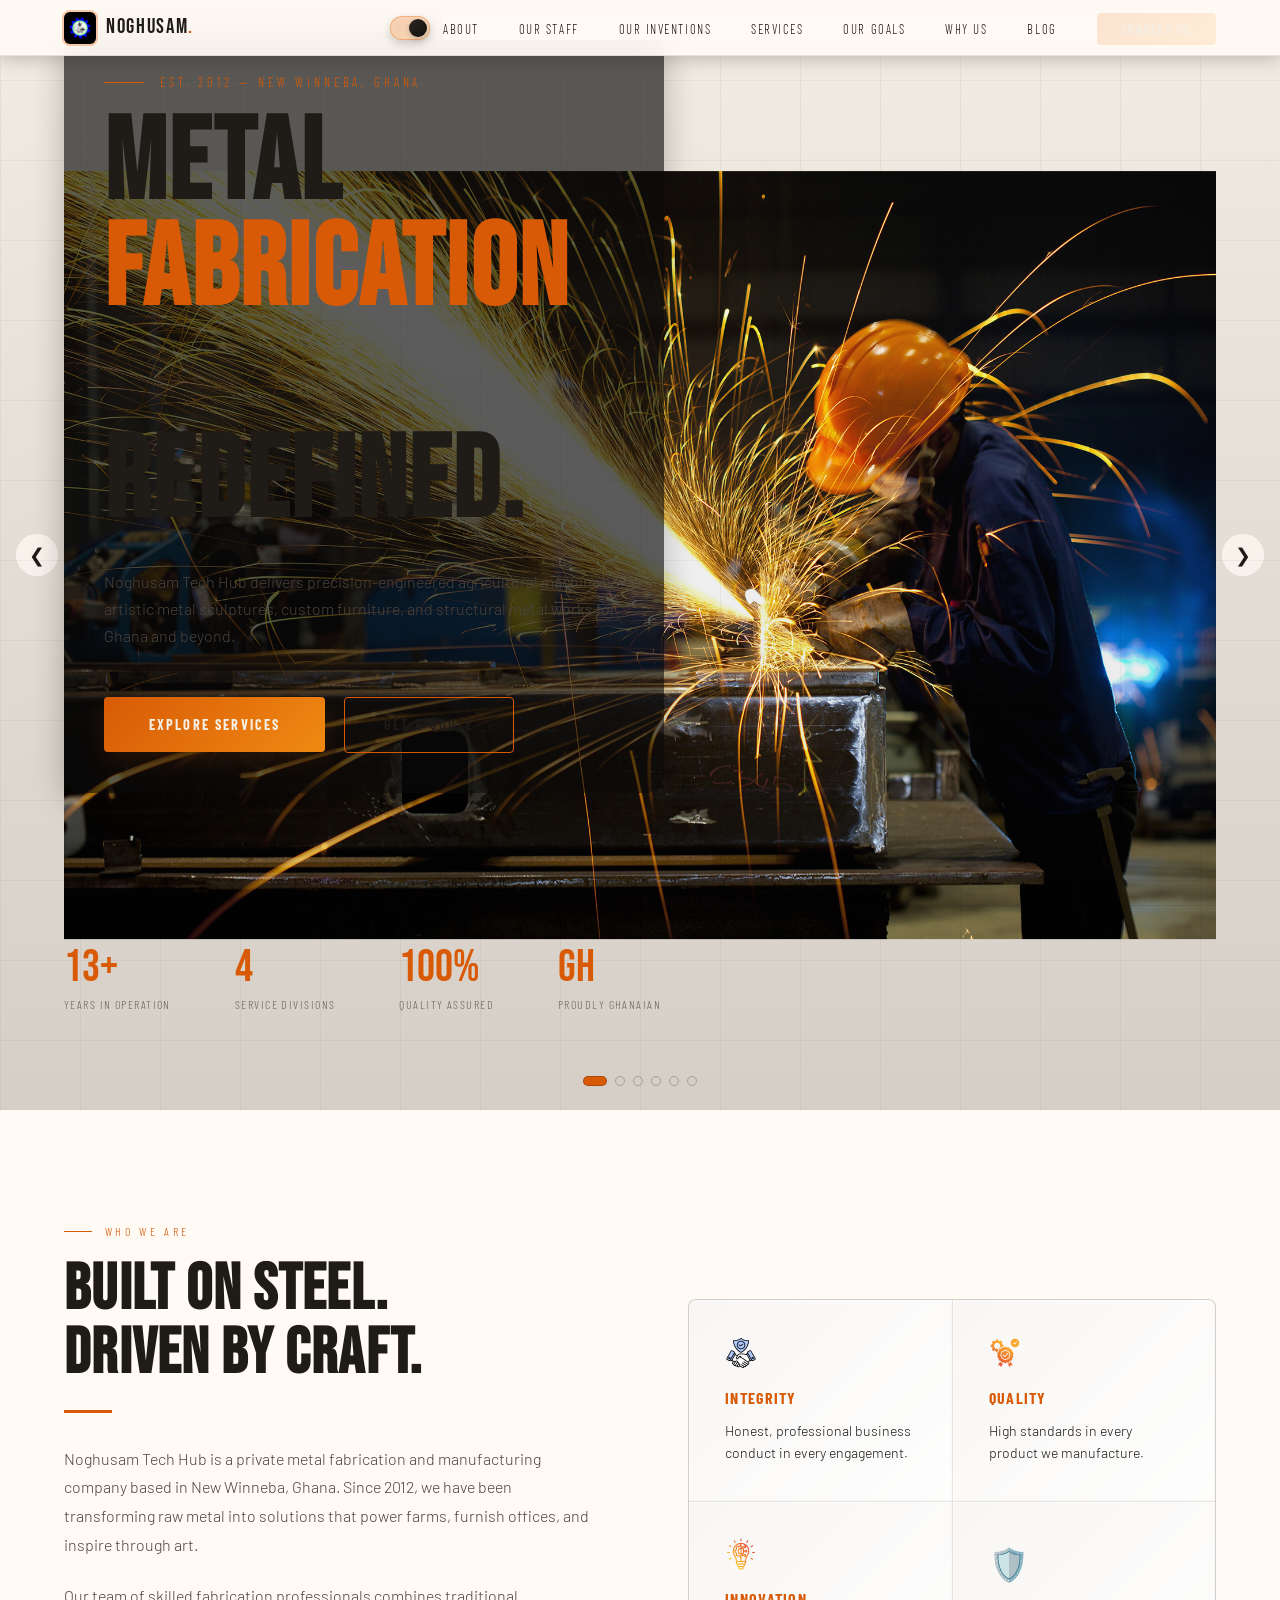
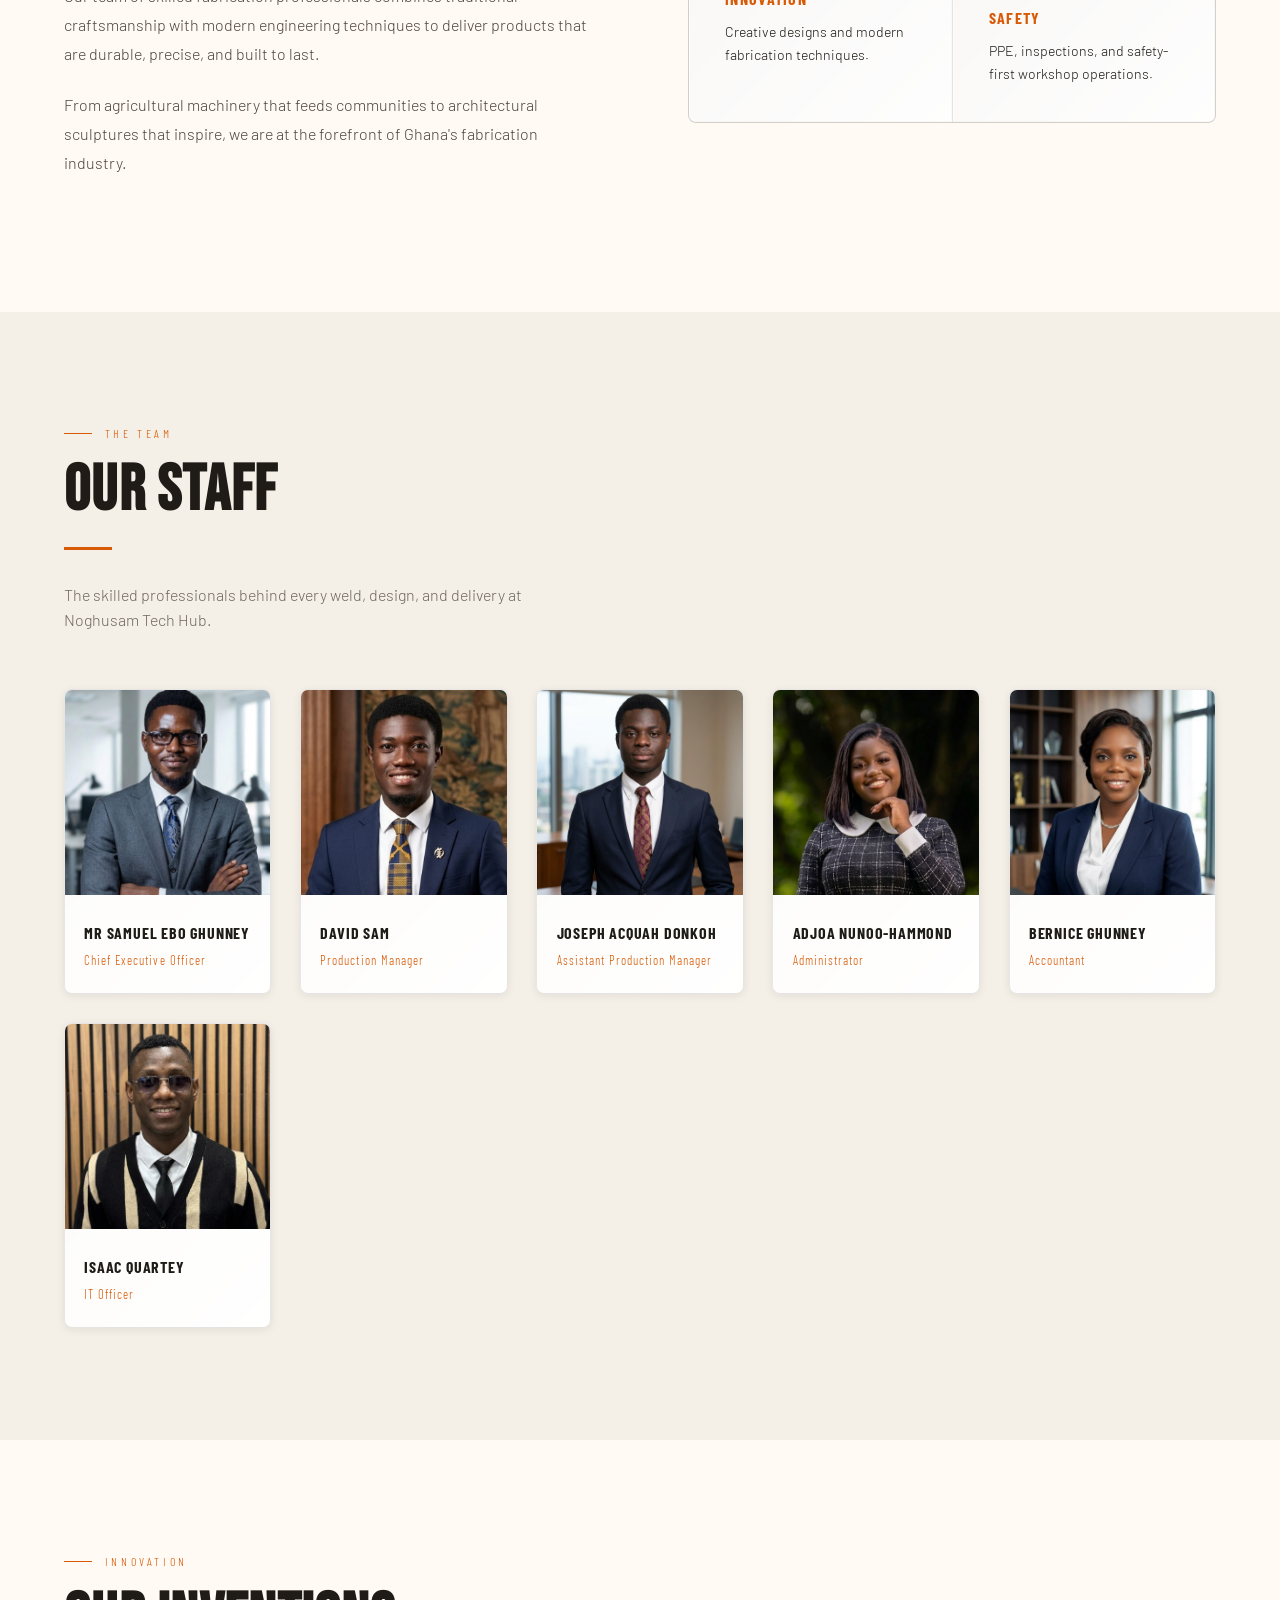
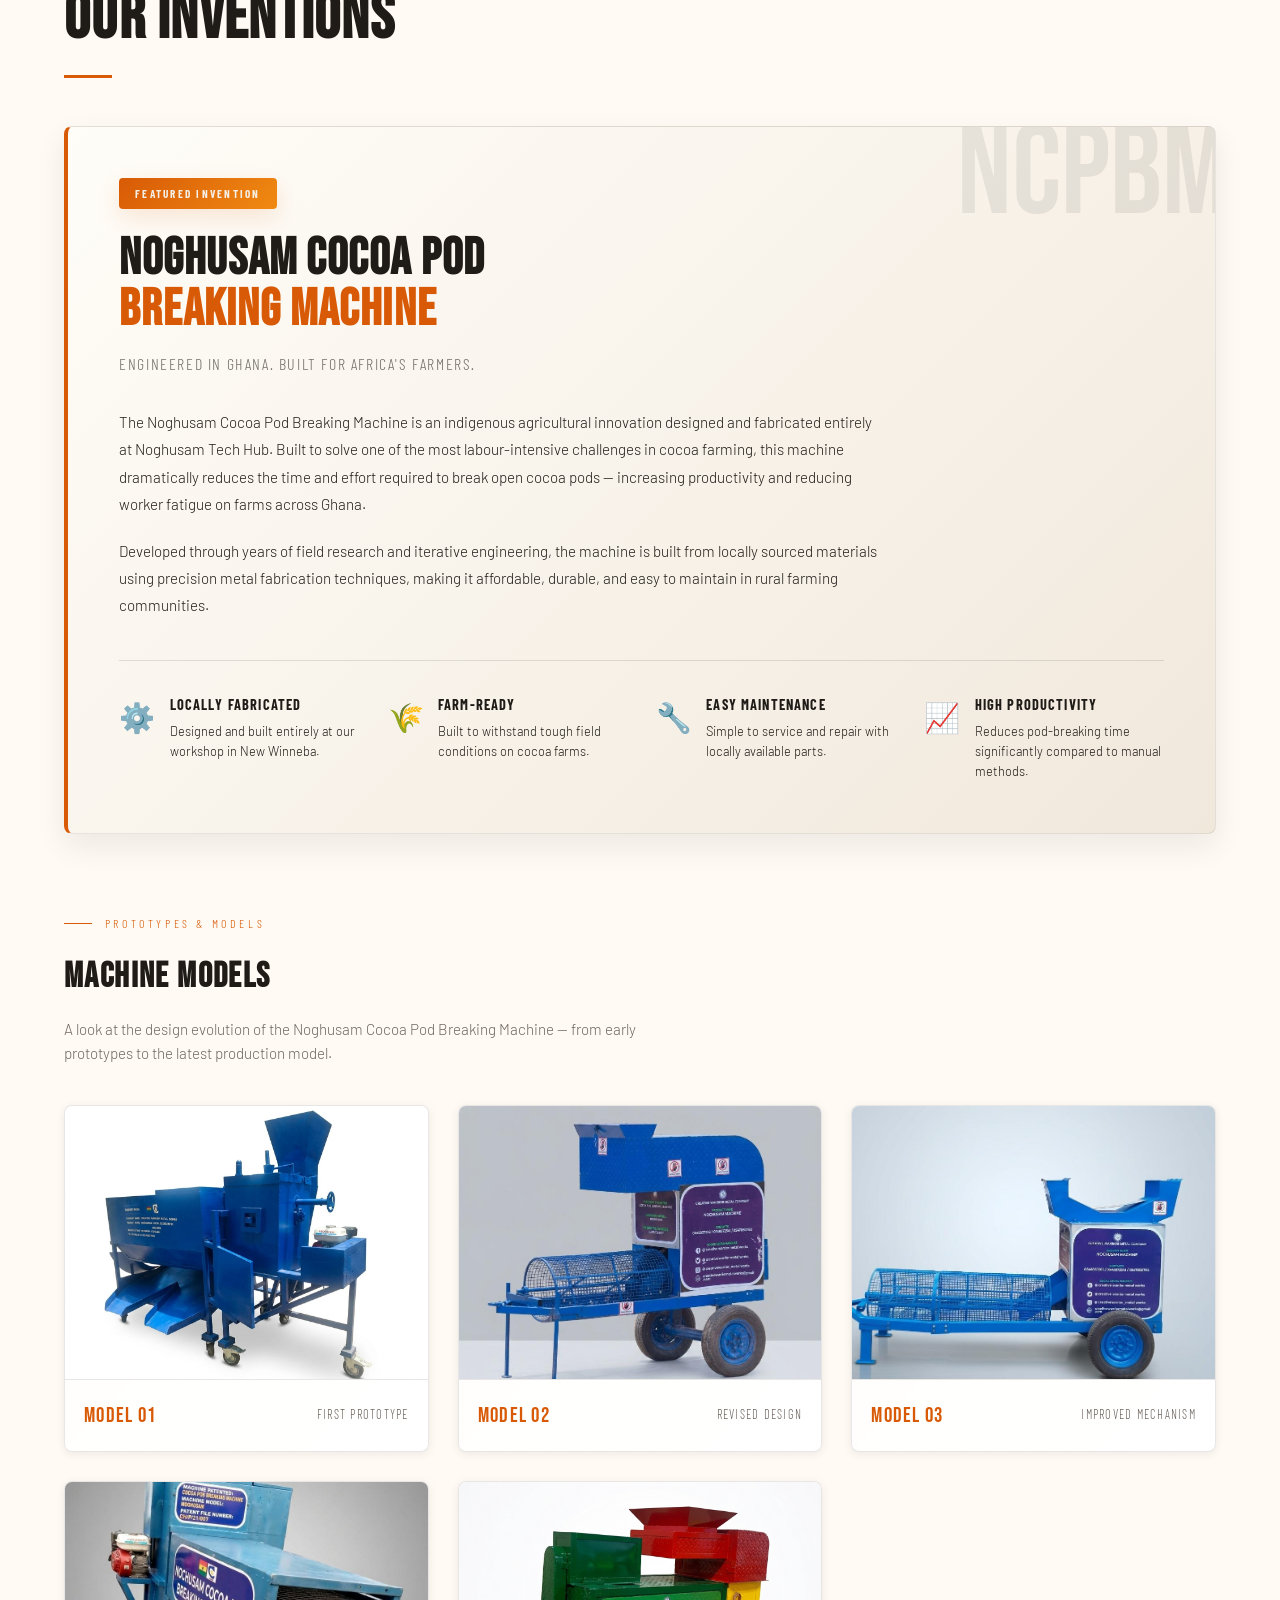
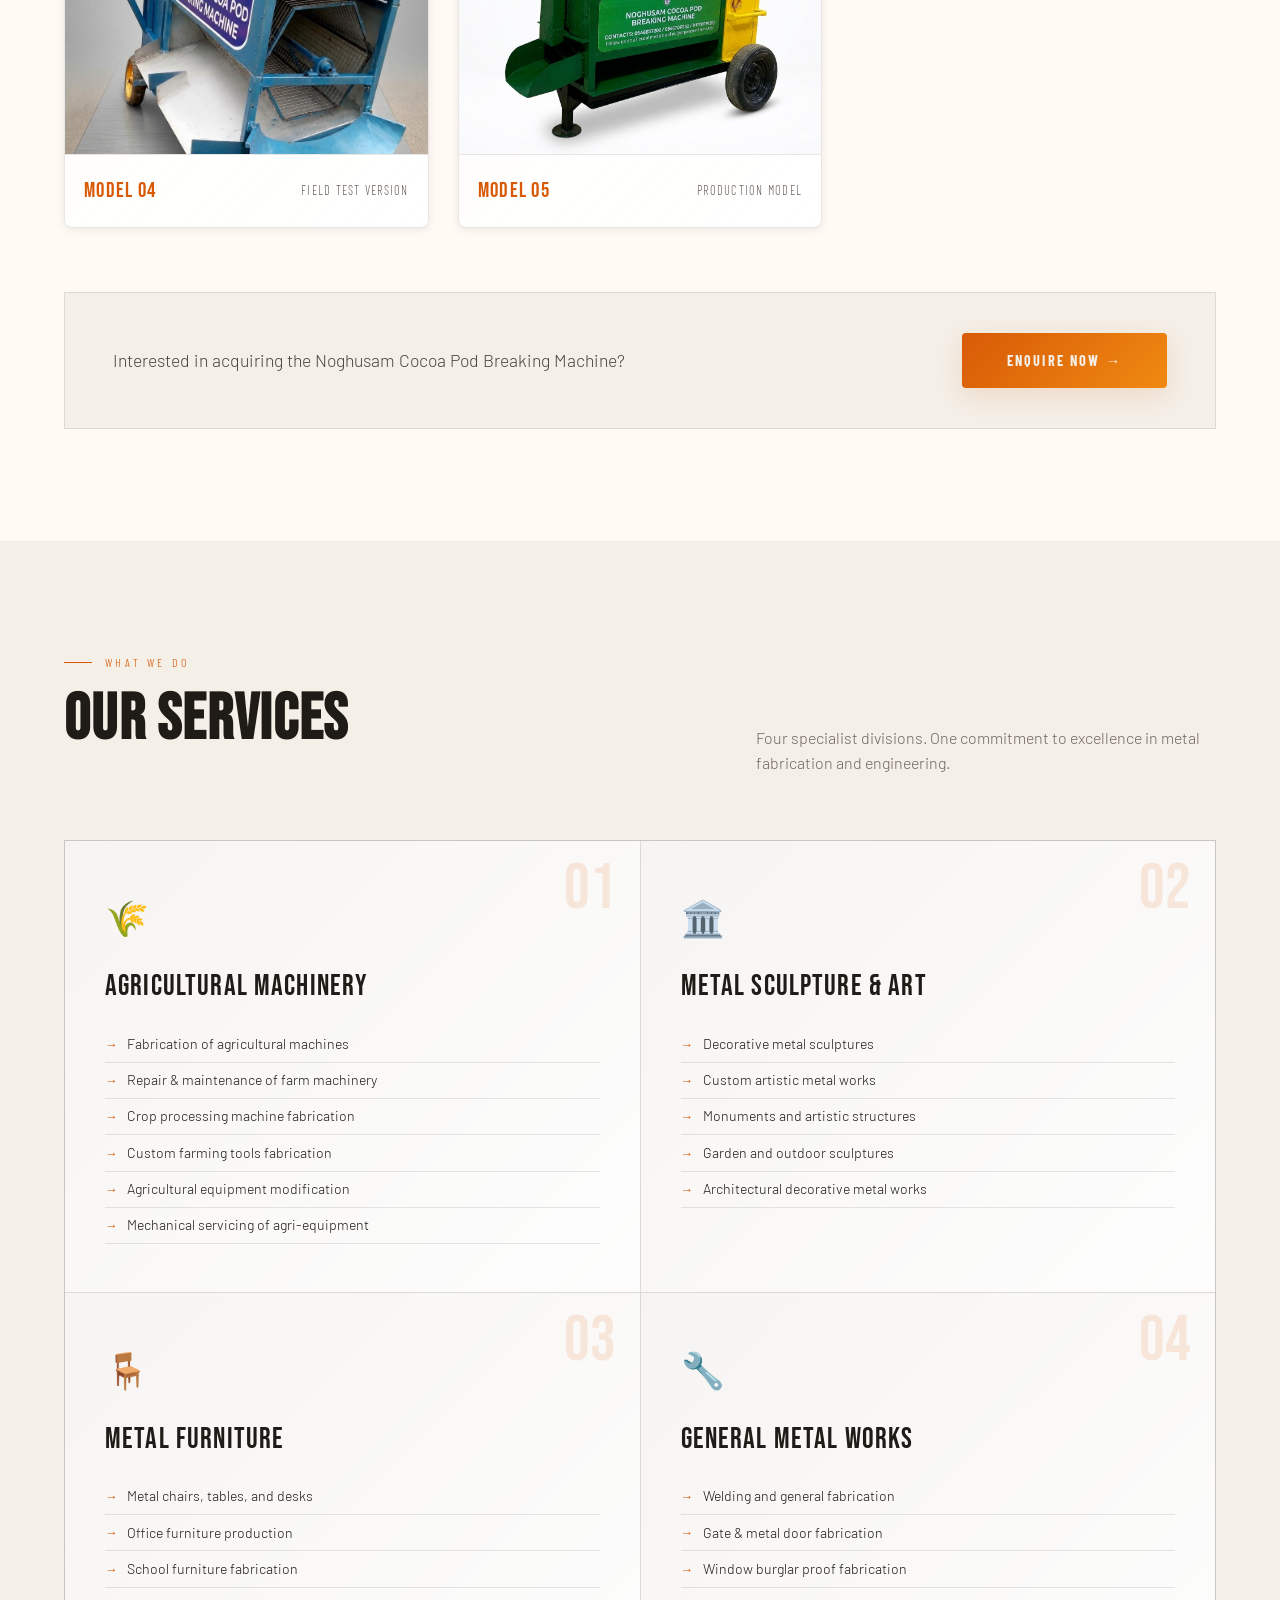
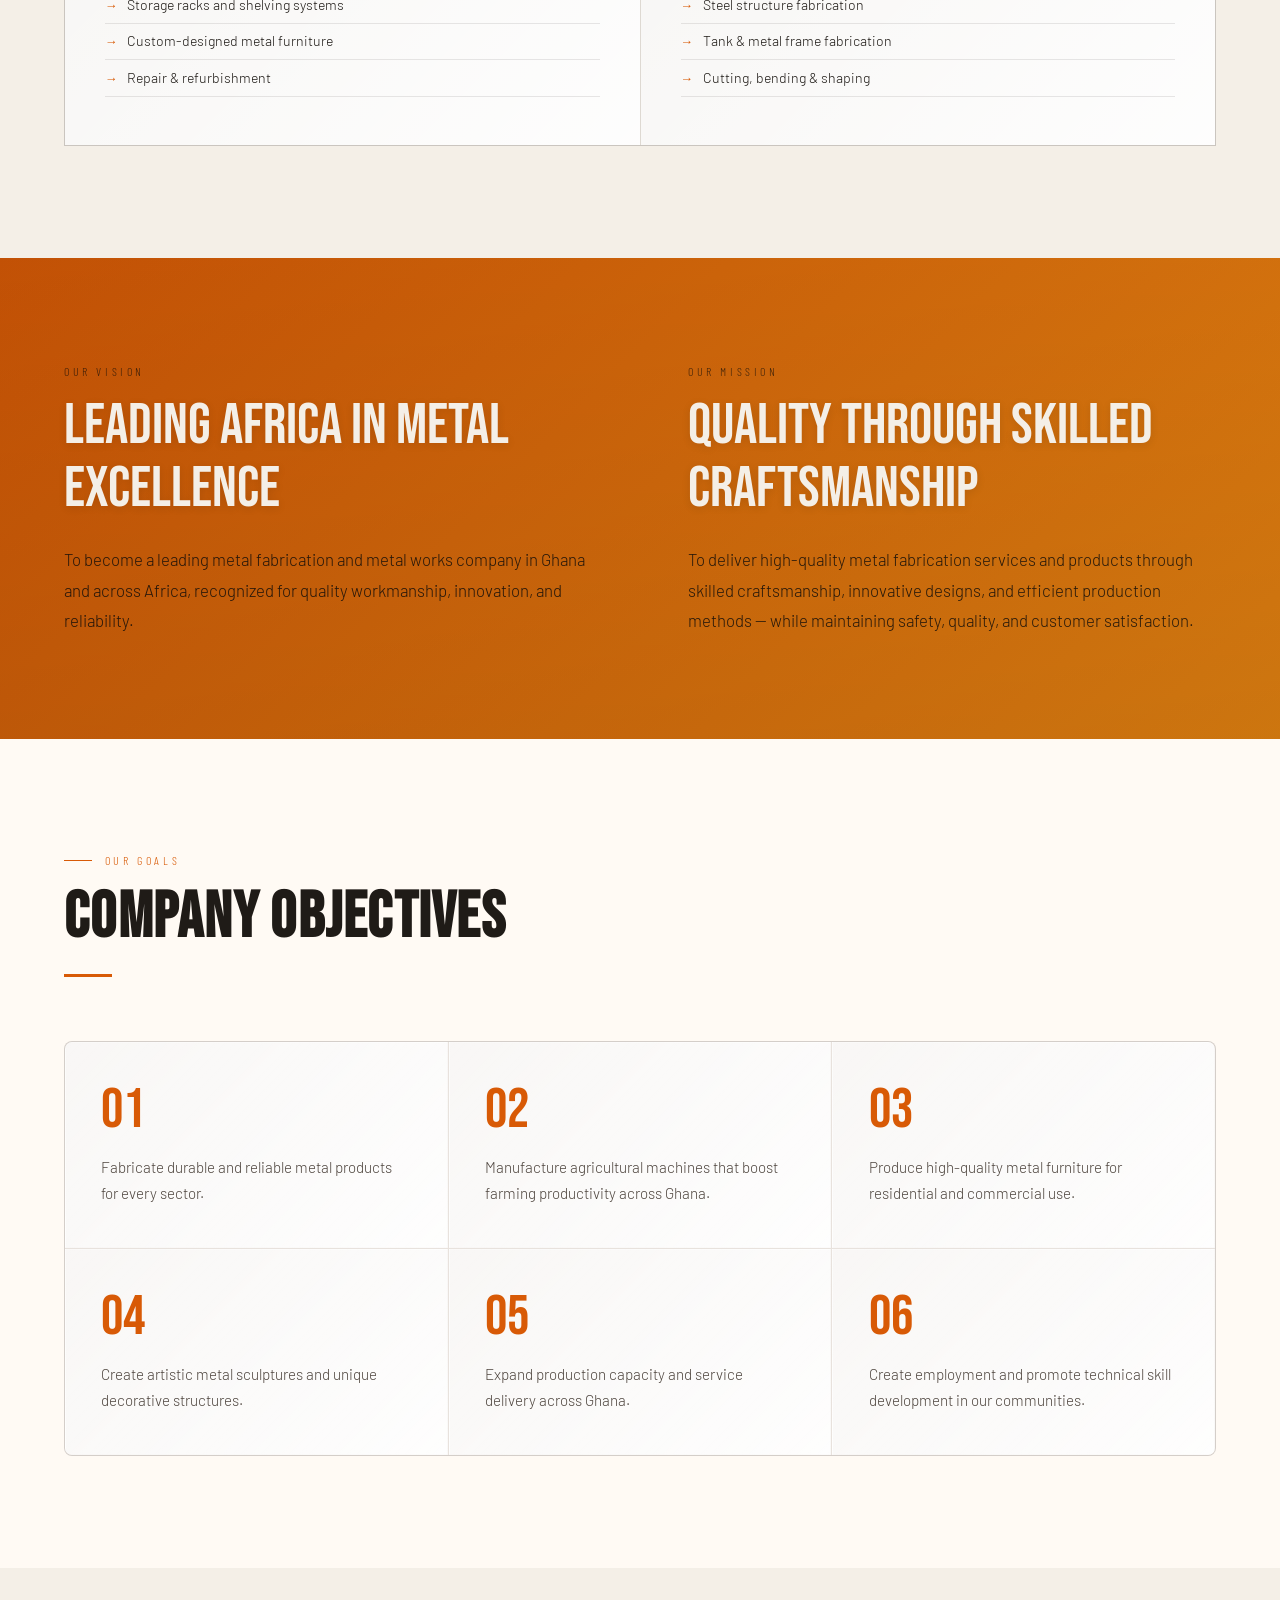
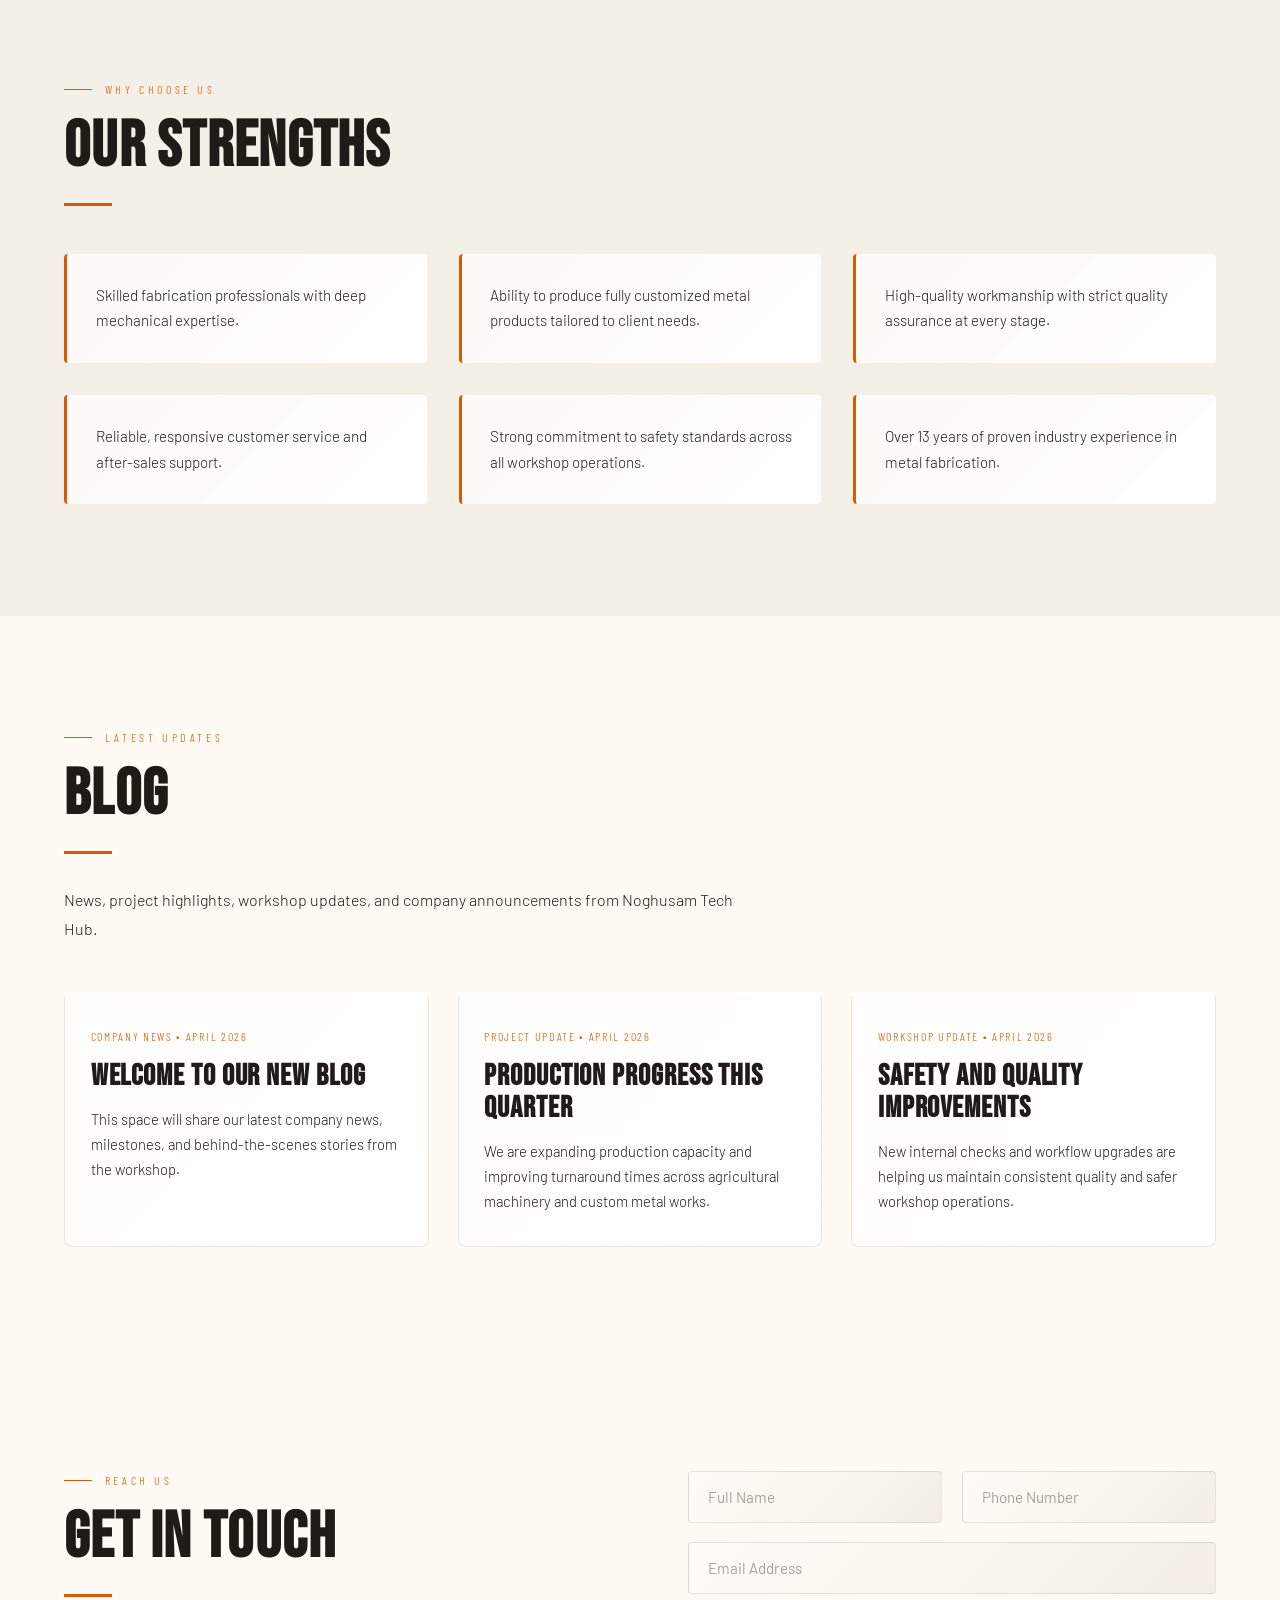
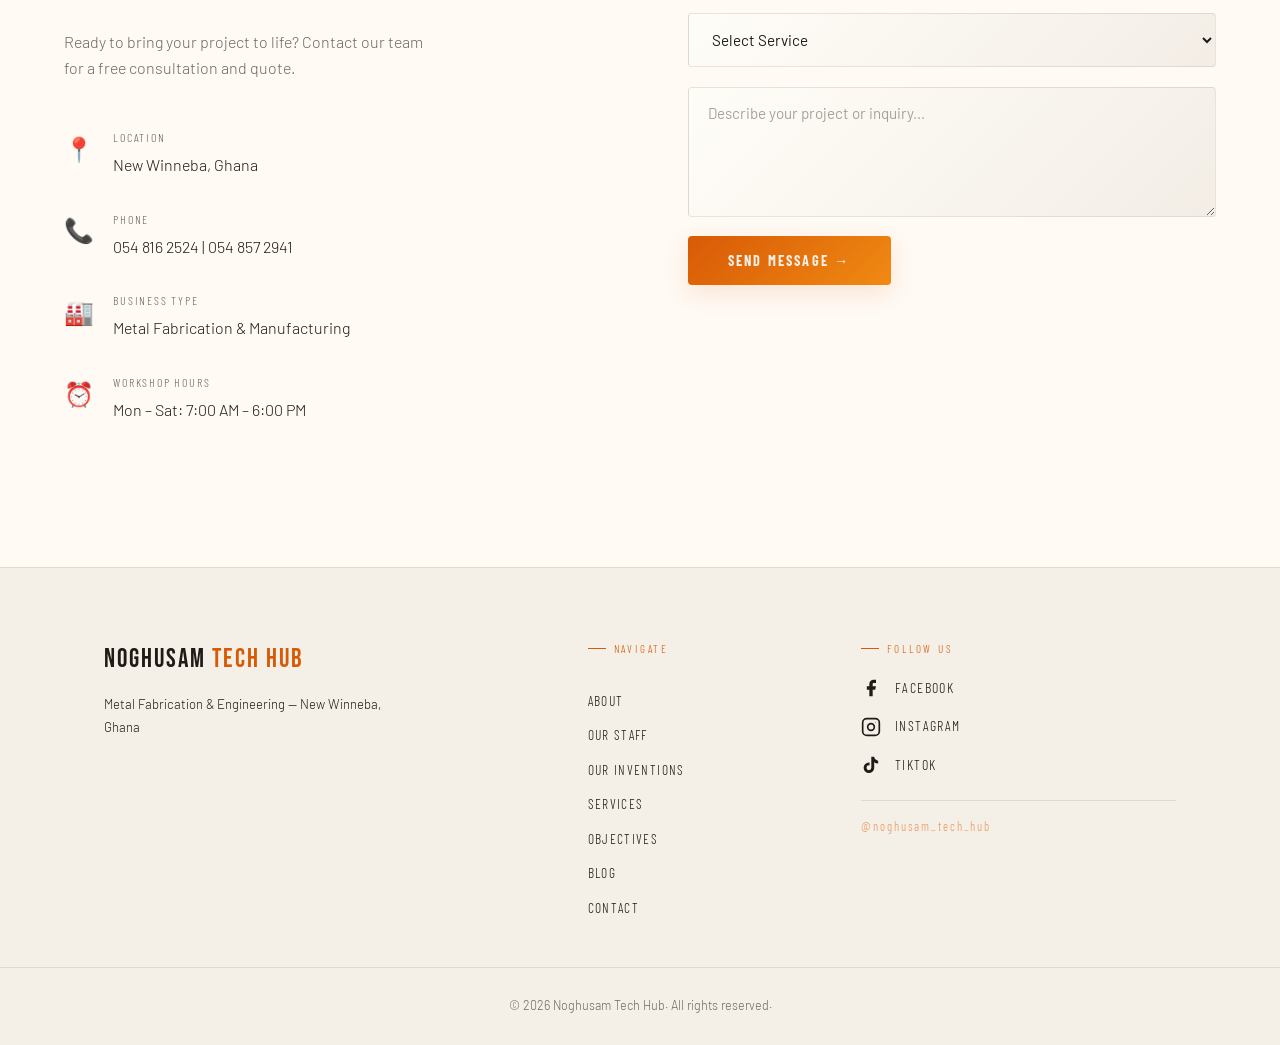
==== commit 8732c6ae: "Update site content, media, blog section, and theme toggle improvements" ====
--- a/index.html
+++ b/index.html
@@ -13,9 +13,17 @@
 <!-- NAV -->
 <nav>
   <a href="#hero" class="nav-logo">
-    <img src="images/logo.jpeg" alt="Noghusam Logo" style="height: 32px; vertical-align: middle; margin-right: 8px;">
+    <img src="images/logo.jpeg" alt="Noghusam Logo">
     Noghusam<span>.</span>
   </a>
+  <button class="theme-toggle" id="themeToggle" type="button" aria-label="Toggle theme" aria-pressed="false">
+    <span class="theme-toggle-track" aria-hidden="true">
+      <span class="theme-toggle-icon theme-toggle-icon-moon">☾</span>
+      <span class="theme-toggle-icon theme-toggle-icon-sun">☀</span>
+      <span class="theme-toggle-thumb"></span>
+    </span>
+    <span class="sr-only theme-toggle-state">Dark mode</span>
+  </button>
   <button class="hamburger" onclick="toggleMenu()">☰</button>
   <ul class="nav-links" id="navMenu">
     <li><a href="#about">About</a></li>
@@ -24,15 +32,28 @@
     <li><a href="#services">Services</a></li>
     <li><a href="#objectives">Our Goals</a></li>
     <li><a href="#strengths">Why Us</a></li>
+    <li><a href="#blog">Blog</a></li>
     <li><a href="#contact" class="nav-cta">Contact Us</a></li>
   </ul>
 </nav>
 
 <!-- HERO -->
 <section id="hero">
-  <div class="hero-bg"></div>
+  <div class="hero-carousel" id="heroCarousel">
+    <div class="carousel-track" id="carouselTrack">
+      <img src="images/landing_page.jpg" alt="Slide 1" class="carousel-slide is-active">
+      <img src="images/machine.png" alt="Slide 2" class="carousel-slide">
+      <img src="images/sculpture.jpg" alt="Sculpture slide" class="carousel-slide">
+      <img src="images/serv1.webp" alt="Service slide" class="carousel-slide">
+      <img src="images/5.webp" alt="Slide 5" class="carousel-slide">
+      <img src="images/6.jpg" alt="Slide 6" class="carousel-slide">
+    </div>
+    <button class="carousel-btn prev" id="carouselPrev" aria-label="Previous slide">&#10094;</button>
+    <button class="carousel-btn next" id="carouselNext" aria-label="Next slide">&#10095;</button>
+    <div class="carousel-dots" id="carouselDots"></div>
+    <div class="carousel-swipe-hint">← swipe →</div>
+  </div>
   <div class="hero-grid-lines"></div>
-  <div class="sparks" id="sparks"></div>
   <div class="hero-text-bg">
     <div class="hero-label">Est. 2012 &mdash; New Winneba, Ghana</div>
     <h1 class="hero-title">
@@ -68,9 +89,9 @@
       <p>From agricultural machinery that feeds communities to architectural sculptures that inspire, we are at the forefront of Ghana's fabrication industry.</p>
     </div>
     <div class="values-grid reveal">
-      <div class="value-card"><div class="value-icon">⚖️</div><div class="value-title">Integrity</div><div class="value-desc">Honest, professional business conduct in every engagement.</div></div>
-      <div class="value-card"><div class="value-icon">🔩</div><div class="value-title">Quality</div><div class="value-desc">High standards in every product we manufacture.</div></div>
-      <div class="value-card"><div class="value-icon">💡</div><div class="value-title">Innovation</div><div class="value-desc">Creative designs and modern fabrication techniques.</div></div>
+      <div class="value-card"><div class="value-icon"><img src="images/integrity.png" alt="Integrity icon"></div><div class="value-title">Integrity</div><div class="value-desc">Honest, professional business conduct in every engagement.</div></div>
+      <div class="value-card"><div class="value-icon"><img src="images/quality.png" alt="Quality icon"></div><div class="value-title">Quality</div><div class="value-desc">High standards in every product we manufacture.</div></div>
+      <div class="value-card"><div class="value-icon"><img src="images/innovation.png" alt="Innovation icon"></div><div class="value-title">Innovation</div><div class="value-desc">Creative designs and modern fabrication techniques.</div></div>
       <div class="value-card"><div class="value-icon">🛡️</div><div class="value-title">Safety</div><div class="value-desc">PPE, inspections, and safety-first workshop operations.</div></div>
     </div>
   </div>
@@ -88,27 +109,33 @@
     <div class="staff-grid reveal">
       <div class="staff-card">
         <div class="staff-photo-wrap">
-          <div class="staff-photo-placeholder"><div class="staff-avatar-icon">👤</div><div class="staff-photo-hint">Add Photo</div></div>
-        </div>
-        <div class="staff-info"><div class="staff-name">Full Name</div><div class="staff-role">Chief Executive Officer</div></div>
+          <img class="staff-photo" src="images/CEO.jpeg" alt="Mr Samuel Ebo Ghunney - Chief Executive Officer">
+        </div>
+        <div class="staff-info"><div class="staff-name">Mr Samuel Ebo Ghunney</div><div class="staff-role">Chief Executive Officer</div></div>
       </div>
       <div class="staff-card">
         <div class="staff-photo-wrap">
-          <div class="staff-photo-placeholder"><div class="staff-avatar-icon">👤</div><div class="staff-photo-hint">Add Photo</div></div>
-        </div>
-        <div class="staff-info"><div class="staff-name">Full Name</div><div class="staff-role">Production Manager</div></div>
+          <img class="staff-photo" src="images/manager.jpeg" alt="David Sam - Production Manager">
+        </div>
+        <div class="staff-info"><div class="staff-name">David Sam</div><div class="staff-role">Production Manager</div></div>
       </div>
       <div class="staff-card">
         <div class="staff-photo-wrap">
-          <div class="staff-photo-placeholder"><div class="staff-avatar-icon">👤</div><div class="staff-photo-hint">Add Photo</div></div>
-        </div>
-        <div class="staff-info"><div class="staff-name">Full Name</div><div class="staff-role">Administrator</div></div>
+          <img class="staff-photo" src="images/ass_manager.jpeg" alt="Joseph Acquah Donkoh - Assistant Production Manager">
+        </div>
+        <div class="staff-info"><div class="staff-name">Joseph Acquah Donkoh</div><div class="staff-role"> Assistant Production Manager</div></div>
       </div>
       <div class="staff-card">
         <div class="staff-photo-wrap">
-          <div class="staff-photo-placeholder"><div class="staff-avatar-icon">👤</div><div class="staff-photo-hint">Add Photo</div></div>
-        </div>
-        <div class="staff-info"><div class="staff-name">Full Name</div><div class="staff-role">Accountant</div></div>
+          <img class="staff-photo" src="images/ADMIN.png" alt="ADJOA NUNOO-HAMMOND - Administrator">
+        </div>
+        <div class="staff-info"><div class="staff-name">ADJOA NUNOO-HAMMOND</div><div class="staff-role">Administrator</div></div>
+      </div>
+      <div class="staff-card">
+        <div class="staff-photo-wrap">
+          <img class="staff-photo" src="images/ACCOUNTANT.jpeg" alt="Bernice Ghunney - Accountant">
+        </div>
+        <div class="staff-info"><div class="staff-name">Bernice Ghunney</div><div class="staff-role">Accountant</div></div>
       </div>
       <div class="staff-card">
         <div class="staff-photo-wrap">
@@ -183,11 +210,7 @@
 
       <div class="inv-img-card">
         <div class="inv-img-wrap">
-          <div class="inv-img-placeholder">
-            <div class="inv-img-icon">🖼️</div>
-            <div class="inv-img-hint">Add Image</div>
-          </div>
-          <!-- Replace with: <img src="images/model-1.jpg" alt="Model 1" class="inv-img"> -->
+          <img src="images/Model_1.jpeg" alt="Model 1" class="inv-img">
         </div>
         <div class="inv-img-info">
           <div class="inv-img-label">Model 01</div>
@@ -197,10 +220,7 @@
 
       <div class="inv-img-card">
         <div class="inv-img-wrap">
-          <div class="inv-img-placeholder">
-            <div class="inv-img-icon">🖼️</div>
-            <div class="inv-img-hint">Add Image</div>
-          </div>
+          <img src="images/Model_2.jpeg" alt="Model 2" class="inv-img">
         </div>
         <div class="inv-img-info">
           <div class="inv-img-label">Model 02</div>
@@ -210,10 +230,7 @@
 
       <div class="inv-img-card">
         <div class="inv-img-wrap">
-          <div class="inv-img-placeholder">
-            <div class="inv-img-icon">🖼️</div>
-            <div class="inv-img-hint">Add Image</div>
-          </div>
+          <img src="images/Model_3.jpeg" alt="Model 3" class="inv-img">
         </div>
         <div class="inv-img-info">
           <div class="inv-img-label">Model 03</div>
@@ -223,10 +240,7 @@
 
       <div class="inv-img-card">
         <div class="inv-img-wrap">
-          <div class="inv-img-placeholder">
-            <div class="inv-img-icon">🖼️</div>
-            <div class="inv-img-hint">Add Image</div>
-          </div>
+          <img src="images/Model_4.jpeg" alt="Model 4" class="inv-img">
         </div>
         <div class="inv-img-info">
           <div class="inv-img-label">Model 04</div>
@@ -236,10 +250,7 @@
 
       <div class="inv-img-card">
         <div class="inv-img-wrap">
-          <div class="inv-img-placeholder">
-            <div class="inv-img-icon">🖼️</div>
-            <div class="inv-img-hint">Add Image</div>
-          </div>
+          <img src="images/Model_5.png" alt="Model 5" class="inv-img">
         </div>
         <div class="inv-img-info">
           <div class="inv-img-label">Model 05</div>
@@ -247,19 +258,7 @@
         </div>
       </div>
 
-      <div class="inv-img-card">
-        <div class="inv-img-wrap">
-          <div class="inv-img-placeholder">
-            <div class="inv-img-icon">🖼️</div>
-            <div class="inv-img-hint">Add Image</div>
-          </div>
-        </div>
-        <div class="inv-img-info">
-          <div class="inv-img-label">Model 06</div>
-          <div class="inv-img-caption">Latest Version</div>
-        </div>
-      </div>
-
+      
     </div><!-- end gallery -->
 
     <!-- CTA -->
@@ -333,6 +332,7 @@
 
 <!-- VISION / MISSION -->
 <section id="vision">
+  <h2 class="sr-only">Vision and Mission</h2>
   <div class="vision-grid">
     <div class="reveal">
       <div class="vm-label">Our Vision</div>
@@ -385,6 +385,35 @@
   </div>
 </section>
 
+<!-- BLOG -->
+<section id="blog">
+  <div class="blog-wrap">
+    <div class="reveal">
+      <div class="section-tag">Latest Updates</div>
+      <h2 class="section-title">BLOG</h2>
+      <div class="divider"></div>
+      <p class="blog-intro">News, project highlights, workshop updates, and company announcements from Noghusam Tech Hub.</p>
+    </div>
+    <div class="blog-grid reveal">
+      <article class="blog-card">
+        <div class="blog-meta">Company News • April 2026</div>
+        <h3 class="blog-title">Welcome to Our New Blog</h3>
+        <p class="blog-excerpt">This space will share our latest company news, milestones, and behind-the-scenes stories from the workshop.</p>
+      </article>
+      <article class="blog-card">
+        <div class="blog-meta">Project Update • April 2026</div>
+        <h3 class="blog-title">Production Progress This Quarter</h3>
+        <p class="blog-excerpt">We are expanding production capacity and improving turnaround times across agricultural machinery and custom metal works.</p>
+      </article>
+      <article class="blog-card">
+        <div class="blog-meta">Workshop Update • April 2026</div>
+        <h3 class="blog-title">Safety and Quality Improvements</h3>
+        <p class="blog-excerpt">New internal checks and workflow upgrades are helping us maintain consistent quality and safer workshop operations.</p>
+      </article>
+    </div>
+  </div>
+</section>
+
 <!-- CONTACT -->
 <section id="contact">
   <div class="contact-wrap">
@@ -392,14 +421,14 @@
       <div class="section-tag">Reach Us</div>
       <h2 class="section-title">Get In Touch</h2>
       <div class="divider"></div>
-      <p style="color: var(--gray); margin-bottom: 3rem; max-width: 380px;">Ready to bring your project to life? Contact our team for a free consultation and quote.</p>
+      <p class="contact-intro">Ready to bring your project to life? Contact our team for a free consultation and quote.</p>
       <div class="contact-detail">
         <div class="contact-icon">📍</div>
         <div><div class="contact-label">Location</div><div class="contact-value">New Winneba, Ghana</div></div>
       </div>
       <div class="contact-detail">
         <div class="contact-icon">📞</div>
-        <div><div class="contact-label">Phone</div><div class="contact-value">054 683 7202</div></div>
+        <div><div class="contact-label">Phone</div><div class="contact-value">054 816 2524 | 054 857 2941</div></div>
       </div>
       <div class="contact-detail">
         <div class="contact-icon">🏭</div>
@@ -417,7 +446,7 @@
           <input type="tel" placeholder="Phone Number" />
         </div>
         <input type="email" placeholder="Email Address" />
-        <select>
+        <select aria-label="Select Service" title="Select Service">
           <option value="" disabled selected>Select Service</option>
           <option>Agricultural Machinery</option>
           <option>Cocoa Pod Breaking Machine</option>
@@ -428,7 +457,7 @@
         </select>
         <textarea placeholder="Describe your project or inquiry..."></textarea>
         <button class="form-submit" onclick="handleSubmit(event)">Send Message →</button>
-        <p id="form-msg" style="color: var(--orange); font-size: 0.85rem; display: none;">✓ Message sent! We'll be in touch soon.</p>
+        <p id="form-msg" class="form-msg">✓ Message sent! We'll be in touch soon.</p>
       </div>
     </div>
   </div>
@@ -449,6 +478,7 @@
         <a href="#inventions">Our Inventions</a>
         <a href="#services">Services</a>
         <a href="#objectives">Objectives</a>
+        <a href="#blog">Blog</a>
         <a href="#contact">Contact</a>
       </div>
     </div>
--- a/style.css
+++ b/style.css
@@ -41,6 +41,27 @@
   --gray: #888;
   --light-gray: #ccc;
   --border: rgba(255,255,255,0.07);
+  --shadow-sm: 0 2px 8px rgba(0,0,0,0.3);
+  --shadow-md: 0 8px 24px rgba(0,0,0,0.4);
+  --shadow-lg: 0 16px 40px rgba(0,0,0,0.5);
+  --shadow-orange: 0 8px 24px rgba(232,93,4,0.15);
+}
+
+body[data-theme="light"] {
+  --black: #f4efe7;
+  --dark: #fffaf4;
+  --steel: #eee5db;
+  --orange: #d85a06;
+  --orange-dim: #b84a03;
+  --amber: #f08a12;
+  --white: #1f1b17;
+  --gray: #6f665f;
+  --light-gray: #4c433c;
+  --border: rgba(31,27,23,0.1);
+  --shadow-sm: 0 2px 8px rgba(31,27,23,0.08);
+  --shadow-md: 0 8px 24px rgba(31,27,23,0.12);
+  --shadow-lg: 0 16px 40px rgba(31,27,23,0.14);
+  --shadow-orange: 0 8px 24px rgba(216,90,6,0.14);
 }
 
 *, *::before, *::after { box-sizing: border-box; margin: 0; padding: 0; }
@@ -52,6 +73,9 @@
   font-weight: 300;
   line-height: 1.6;
   overflow-x: hidden;
+  -webkit-font-smoothing: antialiased;
+  -moz-osx-font-smoothing: grayscale;
+  background: var(--black);
 }
 
 /* ── NAV ── */
@@ -59,9 +83,90 @@
   position: fixed; top: 0; left: 0; right: 0; z-index: 100;
   display: flex; align-items: center; justify-content: space-between;
   padding: 0 4rem; height: 56px;
-  background: rgba(10,6,2,0.95);
-  backdrop-filter: blur(12px);
+  background: rgba(10,6,2,0.92);
+  -webkit-backdrop-filter: blur(16px);
+  backdrop-filter: blur(16px);
   border-bottom: 1px solid var(--border);
+  box-shadow: 0 4px 16px rgba(0,0,0,0.2);
+}
+.nav-logo img {
+  height: 32px;
+  vertical-align: middle;
+  margin-right: 8px;
+}
+.theme-toggle {
+  margin-left: auto;
+  margin-right: 0.8rem;
+  background: transparent;
+  color: var(--white);
+  border: 0;
+  border-radius: 999px;
+  padding: 0;
+  cursor: pointer;
+  transition: all 0.25s ease;
+  display: inline-flex;
+  align-items: center;
+  justify-content: center;
+  width: 40px;
+  height: 24px;
+}
+.theme-toggle:hover {
+  transform: translateY(-1px);
+}
+.theme-toggle:focus-visible {
+  outline: 2px solid var(--orange);
+  outline-offset: 3px;
+}
+.theme-toggle-track {
+  position: relative;
+  width: 40px;
+  height: 24px;
+  border-radius: 999px;
+  background: linear-gradient(135deg, rgba(232,93,4,0.28), rgba(244,140,6,0.22));
+  border: 1px solid rgba(232,93,4,0.35);
+  box-shadow: inset 0 1px 2px rgba(255,255,255,0.18), 0 4px 10px rgba(0,0,0,0.18);
+  transition: all 0.25s ease;
+}
+.theme-toggle-icon {
+  position: absolute;
+  top: 50%;
+  transform: translateY(-50%);
+  font-size: 0.62rem;
+  line-height: 1;
+  color: rgba(255,255,255,0.72);
+  text-shadow: 0 1px 2px rgba(0,0,0,0.35);
+  transition: color 0.25s ease, opacity 0.25s ease, transform 0.25s ease;
+  pointer-events: none;
+}
+.theme-toggle-icon-moon { left: 5px; }
+.theme-toggle-icon-sun { right: 4px; }
+.theme-toggle-thumb {
+  position: absolute;
+  top: 2px;
+  left: 2px;
+  width: 18px;
+  height: 18px;
+  border-radius: 50%;
+  background: linear-gradient(135deg, #fff8ee, #f1e6d8);
+  box-shadow: 0 2px 6px rgba(0,0,0,0.22);
+  transition: transform 0.25s ease, background 0.25s ease;
+}
+.theme-toggle[aria-pressed="true"] .theme-toggle-track {
+  background: linear-gradient(135deg, rgba(31,27,23,0.18), rgba(31,27,23,0.08));
+  border-color: rgba(31,27,23,0.18);
+}
+.theme-toggle[aria-pressed="false"] .theme-toggle-icon-moon,
+.theme-toggle[aria-pressed="true"] .theme-toggle-icon-sun {
+  color: rgba(255,255,255,0.95);
+  transform: translateY(-50%) scale(1.08);
+}
+.theme-toggle[aria-pressed="false"] .theme-toggle-icon-sun,
+.theme-toggle[aria-pressed="true"] .theme-toggle-icon-moon {
+  opacity: 0.38;
+}
+.theme-toggle[aria-pressed="true"] .theme-toggle-thumb {
+  transform: translateX(16px);
+  background: linear-gradient(135deg, #2d2721, #110f0d);
 }
 .nav-logo {
   font-family: 'Bebas Neue', sans-serif;
@@ -72,7 +177,9 @@
   line-height: 1;
   display: flex;
   align-items: center;
-}
+  transition: opacity 0.3s ease;
+}
+.nav-logo:hover { opacity: 0.8; }
 
 .nav-logo img {
   height: 32px;
@@ -81,10 +188,12 @@
   margin-right: 10px;
   display: inline-block;
   vertical-align: middle;
-  border-radius: 4px;
-  background: #111;
-  box-shadow: 0 0 0 2px rgba(0,0,0,0.2);
-}
+  border-radius: 6px;
+  background: rgba(232,93,4,0.1);
+  box-shadow: 0 0 0 2px rgba(232,93,4,0.3);
+  transition: all 0.3s ease;
+}
+.nav-logo:hover img { box-shadow: 0 0 0 2px rgba(232,93,4,0.6), 0 4px 12px rgba(232,93,4,0.2); }
 .nav-logo span { color: var(--orange); }
 .hamburger {
   display: none; background: none; border: none;
@@ -92,24 +201,48 @@
   padding: 0.4rem 0.6rem; line-height: 1; transition: color 0.2s;
 }
 .hamburger:hover { color: var(--amber); }
-.nav-links { display: flex; gap: 2rem; list-style: none; align-items: center; }
+.nav-links { display: flex; gap: 2.5rem; list-style: none; align-items: center; }
 .nav-links a {
   font-family: 'Barlow Condensed', sans-serif;
   font-size: 0.8rem; letter-spacing: 0.12em; text-transform: uppercase;
-  color: var(--gray); text-decoration: none; transition: color 0.2s;
-}
+  color: var(--gray); text-decoration: none; transition: color 0.3s ease;
+  position: relative;
+}
+.nav-links a::after {
+  content: '';
+  position: absolute;
+  bottom: -4px;
+  left: 0;
+  width: 0;
+  height: 1px;
+  background: var(--orange);
+  transition: width 0.3s ease;
+}
+.nav-links a:hover::after { width: 100%; }
 .nav-links a:hover { color: var(--orange); }
 .nav-cta {
-  background: var(--orange); color: var(--black) !important;
-  padding: 0.45rem 1.3rem !important; font-weight: 600 !important;
-  transition: background 0.2s !important;
-}
-.nav-cta:hover { background: var(--amber) !important; }
+  background: linear-gradient(135deg, var(--orange), var(--amber)); 
+  color: var(--black) !important;
+  padding: 0.5rem 1.5rem !important; 
+  font-weight: 600 !important;
+  border-radius: 4px;
+  transition: all 0.3s ease !important;
+  box-shadow: var(--shadow-orange);
+}
+.nav-cta:hover { 
+  transform: translateY(-2px);
+  box-shadow: 0 12px 28px rgba(232,93,4,0.25) !important;
+}
 
 /* ── HERO ── */
 #hero {
-  min-height: 100vh; display: flex; flex-direction: column; justify-content: flex-end;
-  padding: 0 4rem 6rem; position: relative; overflow: hidden;
+  min-height: 100vh;
+  display: flex;
+  flex-direction: column;
+  justify-content: flex-end;
+  padding: 0 4rem 6rem;
+  position: relative;
+  overflow: hidden;
 }
 .hero-bg {
   position: absolute;
@@ -118,9 +251,12 @@
   background-color: #0f0f0f;
 }
 .hero-grid-lines {
-  position: absolute; inset: 0;
+  position: absolute;
+  inset: 0;
   background-image: linear-gradient(rgba(255,255,255,0.03) 1px, transparent 1px), linear-gradient(90deg, rgba(255,255,255,0.03) 1px, transparent 1px);
   background-size: 80px 80px;
+  pointer-events: none;
+  z-index: 4;
 }
 .sparks { position: absolute; inset: 0; pointer-events: none; }
 .spark {
@@ -158,19 +294,189 @@
 }
 .hero-actions { margin-top: 3rem; display: flex; gap: 1.2rem; align-items: center; position: relative; }
 .btn-primary {
-  background: var(--orange); color: var(--black);
+  background: linear-gradient(135deg, var(--orange), var(--amber)); 
+  color: var(--black);
   font-family: 'Barlow Condensed', sans-serif; font-size: 0.9rem; font-weight: 700;
-  letter-spacing: 0.15em; text-transform: uppercase; padding: 1rem 2.4rem;
-  text-decoration: none; transition: background 0.2s, transform 0.2s; display: inline-block;
-}
-.btn-primary:hover { background: var(--amber); transform: translateY(-2px); }
+  letter-spacing: 0.15em; text-transform: uppercase; padding: 1rem 2.8rem;
+  text-decoration: none; display: inline-block;
+  transition: all 0.3s ease;
+  border: none;
+  border-radius: 4px;
+  box-shadow: var(--shadow-orange);
+  position: relative;
+  overflow: hidden;
+}
+.btn-primary::before {
+  content: '';
+  position: absolute;
+  inset: 0;
+  background: rgba(255,255,255,0.1);
+  opacity: 0;
+  transition: opacity 0.3s ease;
+}
+.btn-primary:hover { 
+  transform: translateY(-3px);
+  box-shadow: 0 14px 32px rgba(232,93,4,0.3);
+}
 .btn-ghost {
-  border: 1px solid rgba(255,255,255,0.25); color: var(--white);
+  border: 1.5px solid var(--orange); 
+  color: var(--white);
   font-family: 'Barlow Condensed', sans-serif; font-size: 0.9rem; font-weight: 600;
-  letter-spacing: 0.15em; text-transform: uppercase; padding: 1rem 2.4rem;
-  text-decoration: none; transition: border-color 0.2s, color 0.2s;
-}
-.btn-ghost:hover { border-color: var(--orange); color: var(--orange); }
+  letter-spacing: 0.15em; text-transform: uppercase; padding: 0.95rem 2.4rem;
+  text-decoration: none; display: inline-block;
+  transition: all 0.3s ease;
+  border-radius: 4px;
+  background: transparent;
+  position: relative;
+}
+.btn-ghost::before {
+  content: '';
+  position: absolute;
+  inset: 0;
+  background: var(--orange);
+  z-index: -1;
+  opacity: 0;
+  transition: opacity 0.3s ease;
+}
+.btn-ghost:hover { 
+  color: var(--black);
+  opacity: 1;
+}
+.btn-ghost:hover::before {
+  opacity: 1;
+}
+.hero-carousel {
+  position: absolute;
+  inset: 0;
+  background: #0f0f0f;
+  overflow: hidden;
+  z-index: 1;
+}
+.hero-carousel::after {
+  content: '';
+  position: absolute;
+  inset: 0;
+  background: linear-gradient(180deg, rgba(0,0,0,0.2), rgba(0,0,0,0.65));
+  z-index: 3;
+  pointer-events: none;
+}
+.carousel-track {
+  position: absolute;
+  inset: 0;
+  z-index: 1;
+}
+.carousel-slide {
+  position: absolute;
+  top: 50%;
+  left: 50%;
+  width: auto;
+  height: auto;
+  max-width: 90%;
+  max-height: 82%;
+  transform: translate(-50%, -50%);
+  object-fit: contain;
+  opacity: 0;
+  transition: opacity 0.6s ease;
+  display: block;
+  z-index: 2;
+}
+.carousel-slide.is-active {
+  opacity: 1;
+  z-index: 2;
+}
+.carousel-slide:not(img[src$=".jpg"]):not(img[src$=".png"]) {
+  background: linear-gradient(135deg, #1a1a1a, #222);
+  object-fit: cover;
+}
+.carousel-btn {
+  position: absolute;
+  top: 50%;
+  transform: translateY(-50%);
+  width: 42px;
+  height: 42px;
+  border: 1px solid rgba(255,255,255,0.25);
+  border-radius: 50%;
+  background: rgba(0,0,0,0.55);
+  color: var(--white);
+  font-size: 1.2rem;
+  cursor: pointer;
+  z-index: 20;
+  transition: all 0.2s ease;
+  display: grid;
+  place-items: center;
+}
+.carousel-btn:hover {
+  border-color: var(--orange);
+  color: var(--orange);
+  background: rgba(0,0,0,0.6);
+}
+.carousel-btn.prev { left: 1rem; }
+.carousel-btn.next { right: 1rem; }
+.carousel-dots {
+  position: absolute;
+  bottom: 1.5rem;
+  left: 50%;
+  transform: translateX(-50%);
+  display: flex;
+  gap: 0.5rem;
+  z-index: 20;
+}
+.carousel-dot {
+  width: 10px;
+  height: 10px;
+  border-radius: 50%;
+  border: 1px solid rgba(255,255,255,0.5);
+  background: transparent;
+  cursor: pointer;
+  transition: all 0.2s ease;
+}
+.carousel-dot.active {
+  width: 24px;
+  border-radius: 8px;
+  background: var(--orange);
+  border-color: var(--orange);
+}
+
+.carousel-swipe-hint {
+  position: absolute;
+  bottom: 3.5rem;
+  left: 50%;
+  transform: translateX(-50%);
+  font-family: 'Barlow Condensed', sans-serif;
+  font-size: 0.7rem;
+  letter-spacing: 0.2em;
+  text-transform: uppercase;
+  color: rgba(255,255,255,0.4);
+  z-index: 20;
+  pointer-events: none;
+  animation: fadeHint 3s ease 2s forwards;
+}
+
+@keyframes fadeHint {
+  0%   { opacity: 1; }
+  100% { opacity: 0; }
+}
+
+#hero .hero-text-bg,
+#hero .hero-label,
+#hero .hero-title,
+#hero .hero-sub,
+#hero .hero-actions,
+.hero-stats {
+  position: relative;
+  z-index: 10;
+}
+
+#hero .hero-text-bg {
+  background: rgba(10,10,10,0.65);
+  border-radius: 18px;
+  padding: 2.5rem;
+  max-width: 600px;
+  margin-bottom: 2rem;
+  margin-top: 2rem;
+  box-shadow: 0 8px 32px rgba(0,0,0,0.25);
+}
+
 .hero-stats {
   display: flex; gap: 4rem; margin-top: 5rem;
   padding-top: 2.5rem; border-top: 1px solid var(--border); position: relative;
@@ -192,31 +498,108 @@
 /* ── ABOUT ── */
 #about { background: var(--dark); }
 .about-grid { display: grid; grid-template-columns: 1fr 1fr; gap: 6rem; align-items: center; max-width: 1200px; margin: 0 auto; }
-.about-text p { color: var(--light-gray); margin-bottom: 1.2rem; font-size: 1rem; }
-.values-grid { display: grid; grid-template-columns: 1fr 1fr; gap: 1px; background: var(--border); border: 1px solid var(--border); }
-.value-card { background: var(--steel); padding: 1.8rem; transition: background 0.2s; }
-.value-card:hover { background: #222; }
-.value-icon { font-size: 1.8rem; margin-bottom: 0.8rem; }
-.value-title { font-family: 'Barlow Condensed', sans-serif; font-size: 1rem; font-weight: 700; letter-spacing: 0.08em; text-transform: uppercase; color: var(--orange); margin-bottom: 0.4rem; }
-.value-desc { font-size: 0.85rem; color: var(--gray); }
+.about-text p { color: var(--light-gray); margin-bottom: 1.4rem; font-size: 1rem; line-height: 1.8; }
+.values-grid { display: grid; grid-template-columns: 1fr 1fr; gap: 1px; background: var(--border); border: 1px solid var(--border); border-radius: 8px; overflow: hidden; }
+.value-card { 
+  background: linear-gradient(135deg, rgba(232,93,4,0.02), rgba(232,93,4,0));
+  padding: 2.2rem;
+  transition: all 0.4s ease;
+  border: 1px solid transparent;
+}
+.value-card:hover { 
+  background: linear-gradient(135deg, rgba(232,93,4,0.08), rgba(232,93,4,0.02));
+  border-color: var(--orange);
+  transform: translateY(-4px);
+}
+.value-icon { font-size: 2rem; margin-bottom: 1rem; }
+.value-icon img {
+  width: 2rem;
+  height: 2rem;
+  object-fit: contain;
+  display: block;
+}
+.value-title { 
+  font-family: 'Barlow Condensed', sans-serif; 
+  font-size: 1rem; 
+  font-weight: 700; 
+  letter-spacing: 0.08em; 
+  text-transform: uppercase; 
+  color: var(--orange); 
+  margin-bottom: 0.6rem;
+}
+.value-desc { font-size: 0.88rem; color: var(--gray); line-height: 1.6; }
 
 /* ── STAFF ── */
 #staff { background: var(--black); }
 .staff-wrap { max-width: 1200px; margin: 0 auto; }
 .staff-intro { color: var(--gray); font-size: 1rem; margin-bottom: 3.5rem; max-width: 500px; }
-.staff-grid { display: grid; grid-template-columns: repeat(5, 1fr); gap: 1.5rem; }
-.staff-card { background: var(--dark); border: 1px solid var(--border); overflow: hidden; transition: border-color 0.3s, transform 0.3s; }
-.staff-card:hover { border-color: var(--orange); transform: translateY(-4px); }
-.staff-photo-wrap { width: 100%; aspect-ratio: 1/1; overflow: hidden; background: var(--steel); }
-.staff-photo { width: 100%; height: 100%; object-fit: cover; display: block; transition: transform 0.4s; }
-.staff-card:hover .staff-photo { transform: scale(1.05); }
-.staff-photo-placeholder { width: 100%; height: 100%; display: flex; flex-direction: column; align-items: center; justify-content: center; gap: 0.5rem; background: linear-gradient(135deg, #1a1a1a, #222); border-bottom: 1px solid var(--border); }
+.staff-grid { display: grid; grid-template-columns: repeat(5, 1fr); gap: 1.8rem; }
+.staff-card { 
+  background: var(--dark); 
+  border: 1px solid var(--border); 
+  overflow: hidden; 
+  transition: all 0.4s cubic-bezier(0.23, 1, 0.320, 1);
+  border-radius: 8px;
+  box-shadow: var(--shadow-sm);
+}
+.staff-card:hover { 
+  border-color: var(--orange);
+  transform: translateY(-8px);
+  box-shadow: 0 16px 40px rgba(232,93,4,0.2), var(--shadow-md);
+}
+.staff-photo-wrap { width: 100%; aspect-ratio: 1/1; overflow: hidden; background: var(--steel); position: relative; }
+.staff-photo { 
+  width: 100%; 
+  height: 100%; 
+  object-fit: cover; 
+  display: block; 
+  transition: transform 0.5s cubic-bezier(0.23, 1, 0.320, 1);
+}
+.staff-card:hover .staff-photo { transform: scale(1.08); }
+.staff-photo-placeholder { 
+  width: 100%; 
+  height: 100%; 
+  display: flex; 
+  flex-direction: column; 
+  align-items: center; 
+  justify-content: center; 
+  gap: 0.5rem; 
+  background: linear-gradient(135deg, #1a1a1a, #222);
+  border-bottom: 1px solid var(--border);
+}
 .staff-avatar-icon { font-size: 3rem; opacity: 0.4; }
-.staff-photo-hint { font-family: 'Barlow Condensed', sans-serif; font-size: 0.7rem; letter-spacing: 0.15em; text-transform: uppercase; color: var(--gray); opacity: 0.6; }
-.staff-info { padding: 1.2rem 1rem; border-top: 2px solid transparent; transition: border-color 0.3s; }
-.staff-card:hover .staff-info { border-top-color: var(--orange); }
-.staff-name { font-family: 'Barlow Condensed', sans-serif; font-size: 1rem; font-weight: 700; letter-spacing: 0.05em; text-transform: uppercase; color: var(--white); margin-bottom: 0.3rem; }
-.staff-role { font-size: 0.8rem; color: var(--orange); font-family: 'Barlow Condensed', sans-serif; letter-spacing: 0.08em; }
+.staff-photo-hint { 
+  font-family: 'Barlow Condensed', sans-serif; 
+  font-size: 0.7rem; 
+  letter-spacing: 0.15em; 
+  text-transform: uppercase; 
+  color: var(--gray); 
+  opacity: 0.6;
+}
+.staff-info { 
+  padding: 1.4rem 1.2rem; 
+  border-top: 2px solid transparent; 
+  transition: all 0.3s ease;
+}
+.staff-card:hover .staff-info { 
+  border-top-color: var(--orange);
+  background: rgba(232,93,4,0.05);
+}
+.staff-name { 
+  font-family: 'Barlow Condensed', sans-serif; 
+  font-size: 1rem; 
+  font-weight: 700; 
+  letter-spacing: 0.05em; 
+  text-transform: uppercase; 
+  color: var(--white); 
+  margin-bottom: 0.3rem;
+}
+.staff-role { 
+  font-size: 0.8rem; 
+  color: var(--orange); 
+  font-family: 'Barlow Condensed', sans-serif; 
+  letter-spacing: 0.08em;
+}
 
 /* ── INVENTIONS ── */
 #inventions { background: var(--dark); }
@@ -225,48 +608,91 @@
 
 /* Featured block */
 .inv-featured {
-  background: var(--steel);
+  background: linear-gradient(135deg, var(--steel), #1a1a1a);
   border: 1px solid var(--border);
   border-left: 4px solid var(--orange);
-  padding: 3rem;
+  padding: 3.2rem;
   margin-bottom: 5rem;
   position: relative;
   overflow: hidden;
+  border-radius: 8px;
+  box-shadow: var(--shadow-md);
+  transition: all 0.4s ease;
+}
+.inv-featured:hover {
+  border-left-color: var(--amber);
+  box-shadow: 0 12px 40px rgba(232,93,4,0.15), var(--shadow-lg);
 }
 .inv-featured::before {
   content: 'NCPBM';
   position: absolute; right: -1rem; top: -1rem;
   font-family: 'Bebas Neue', sans-serif; font-size: 8rem;
-  color: rgba(232,93,4,0.05); line-height: 1; pointer-events: none; user-select: none;
+  color: rgba(232,93,4,0.06); line-height: 1; pointer-events: none; -webkit-user-select: none; user-select: none;
 }
 .inv-badge {
   display: inline-block;
-  background: var(--orange); color: var(--black);
-  font-family: 'Barlow Condensed', sans-serif; font-size: 0.7rem;
-  font-weight: 700; letter-spacing: 0.2em; text-transform: uppercase;
-  padding: 0.3rem 0.9rem; margin-bottom: 1.5rem;
+  background: linear-gradient(135deg, var(--orange), var(--amber)); 
+  color: var(--black);
+  font-family: 'Barlow Condensed', sans-serif; 
+  font-size: 0.7rem;
+  font-weight: 700; 
+  letter-spacing: 0.2em; 
+  text-transform: uppercase;
+  padding: 0.4rem 1rem; 
+  margin-bottom: 1.5rem;
+  border-radius: 4px;
+  box-shadow: var(--shadow-orange);
 }
 .inv-name {
   font-family: 'Bebas Neue', sans-serif;
-  font-size: clamp(2.2rem, 4vw, 3.8rem); line-height: 1;
-  letter-spacing: 0.02em; margin-bottom: 0.8rem;
+  font-size: clamp(2.2rem, 4vw, 3.8rem); 
+  line-height: 1;
+  letter-spacing: 0.02em; 
+  margin-bottom: 1rem;
 }
 .inv-name em { font-style: normal; color: var(--orange); }
 .inv-tagline {
-  font-family: 'Barlow Condensed', sans-serif; font-size: 1rem;
-  letter-spacing: 0.1em; color: var(--gray); margin-bottom: 2rem;
+  font-family: 'Barlow Condensed', sans-serif; 
+  font-size: 1rem;
+  letter-spacing: 0.1em; 
+  color: var(--gray); 
+  margin-bottom: 2rem;
   text-transform: uppercase;
 }
-.inv-desc p { color: var(--light-gray); font-size: 0.95rem; margin-bottom: 1rem; max-width: 760px; line-height: 1.75; }
+.inv-desc p { 
+  color: var(--light-gray); 
+  font-size: 0.95rem; 
+  margin-bottom: 1.2rem; 
+  max-width: 760px; 
+  line-height: 1.8;
+}
 
 .inv-highlights {
-  display: grid; grid-template-columns: repeat(4,1fr); gap: 1.5rem; margin-top: 2.5rem;
-  padding-top: 2rem; border-top: 1px solid var(--border);
+  display: grid; 
+  grid-template-columns: repeat(4,1fr); 
+  gap: 1.8rem; 
+  margin-top: 2.5rem;
+  padding-top: 2rem; 
+  border-top: 1px solid var(--border);
 }
 .inv-highlight { display: flex; gap: 0.9rem; align-items: flex-start; }
-.inv-highlight-icon { font-size: 1.6rem; flex-shrink: 0; margin-top: 0.1rem; }
-.inv-highlight-title { font-family: 'Barlow Condensed', sans-serif; font-size: 0.9rem; font-weight: 700; text-transform: uppercase; letter-spacing: 0.08em; color: var(--white); margin-bottom: 0.2rem; }
-.inv-highlight-desc { font-size: 0.8rem; color: var(--gray); line-height: 1.5; }
+.inv-highlight-icon { 
+  font-size: 1.8rem; 
+  flex-shrink: 0; 
+  margin-top: 0.1rem;
+  transition: transform 0.3s ease;
+}
+.inv-highlight:hover .inv-highlight-icon { transform: scale(1.15); }
+.inv-highlight-title { 
+  font-family: 'Barlow Condensed', sans-serif; 
+  font-size: 0.9rem; 
+  font-weight: 700; 
+  text-transform: uppercase; 
+  letter-spacing: 0.08em; 
+  color: var(--white); 
+  margin-bottom: 0.3rem;
+}
+.inv-highlight-desc { font-size: 0.8rem; color: var(--gray); line-height: 1.6; }
 
 /* Gallery header */
 .inv-gallery-header { margin-bottom: 2.5rem; }
@@ -277,36 +703,72 @@
 .inv-gallery {
   display: grid;
   grid-template-columns: repeat(3, 1fr);
-  gap: 1.5rem;
+  gap: 1.8rem;
   margin-bottom: 4rem;
 }
 .inv-img-card {
   background: var(--black);
   border: 1px solid var(--border);
   overflow: hidden;
-  transition: border-color 0.3s, transform 0.3s;
-}
-.inv-img-card:hover { border-color: var(--orange); transform: translateY(-4px); }
+  transition: all 0.4s cubic-bezier(0.23, 1, 0.320, 1);
+  border-radius: 8px;
+  box-shadow: var(--shadow-sm);
+}
+.inv-img-card:hover { 
+  border-color: var(--orange); 
+  transform: translateY(-6px);
+  box-shadow: 0 12px 32px rgba(232,93,4,0.15), var(--shadow-md);
+}
 .inv-img-wrap { width: 100%; aspect-ratio: 4/3; overflow: hidden; background: var(--steel); }
 .inv-img {
-  width: 100%; height: 100%; object-fit: cover; display: block;
-  transition: transform 0.4s;
-}
-.inv-img-card:hover .inv-img { transform: scale(1.05); }
+  width: 100%; 
+  height: 100%; 
+  object-fit: cover; 
+  display: block;
+  transition: transform 0.5s cubic-bezier(0.23, 1, 0.320, 1);
+}
+.inv-img-card:hover .inv-img { transform: scale(1.1); }
 .inv-img-placeholder {
-  width: 100%; height: 100%;
-  display: flex; flex-direction: column; align-items: center; justify-content: center; gap: 0.6rem;
+  width: 100%; 
+  height: 100%;
+  display: flex; 
+  flex-direction: column; 
+  align-items: center; 
+  justify-content: center; 
+  gap: 0.6rem;
   background: linear-gradient(135deg, #141414, #1e1e1e);
 }
 .inv-img-icon { font-size: 2.5rem; opacity: 0.3; }
-.inv-img-hint { font-family: 'Barlow Condensed', sans-serif; font-size: 0.7rem; letter-spacing: 0.15em; text-transform: uppercase; color: var(--gray); opacity: 0.5; }
+.inv-img-hint { 
+  font-family: 'Barlow Condensed', sans-serif; 
+  font-size: 0.7rem; 
+  letter-spacing: 0.15em; 
+  text-transform: uppercase; 
+  color: var(--gray); 
+  opacity: 0.5;
+}
 .inv-img-info {
-  padding: 1rem 1.2rem;
-  display: flex; justify-content: space-between; align-items: center;
+  padding: 1.2rem 1.2rem;
+  display: flex; 
+  justify-content: space-between; 
+  align-items: center;
   border-top: 1px solid var(--border);
-}
-.inv-img-label { font-family: 'Bebas Neue', sans-serif; font-size: 1.3rem; color: var(--orange); letter-spacing: 0.06em; }
-.inv-img-caption { font-family: 'Barlow Condensed', sans-serif; font-size: 0.78rem; letter-spacing: 0.1em; text-transform: uppercase; color: var(--gray); }
+  transition: background 0.3s ease;
+}
+.inv-img-card:hover .inv-img-info { background: rgba(232,93,4,0.05); }
+.inv-img-label { 
+  font-family: 'Bebas Neue', sans-serif; 
+  font-size: 1.3rem; 
+  color: var(--orange); 
+  letter-spacing: 0.06em;
+}
+.inv-img-caption { 
+  font-family: 'Barlow Condensed', sans-serif; 
+  font-size: 0.78rem; 
+  letter-spacing: 0.1em; 
+  text-transform: uppercase; 
+  color: var(--gray);
+}
 
 /* Invention CTA */
 .inv-cta {
@@ -323,42 +785,219 @@
 .services-intro { max-width: 1200px; margin: 0 auto 4rem; display: flex; justify-content: space-between; align-items: flex-end; gap: 2rem; }
 .services-intro p { max-width: 460px; color: var(--gray); }
 .services-grid { max-width: 1200px; margin: 0 auto; display: grid; grid-template-columns: repeat(2, 1fr); gap: 1px; background: var(--border); border: 1px solid var(--border); }
-.service-card { background: var(--dark); padding: 3rem 2.5rem; position: relative; overflow: hidden; transition: background 0.3s; cursor: default; }
-.service-card::before { content: ''; position: absolute; left: 0; top: 0; bottom: 0; width: 3px; background: var(--orange); transform: scaleY(0); transform-origin: bottom; transition: transform 0.3s; }
+.service-card { 
+  background: var(--dark); 
+  padding: 3rem 2.5rem; 
+  position: relative; 
+  overflow: hidden; 
+  transition: all 0.4s ease;
+  cursor: default;
+}
+.service-card::before { 
+  content: ''; 
+  position: absolute; 
+  left: 0; top: 0; bottom: 0; 
+  width: 3px; 
+  background: linear-gradient(180deg, var(--orange), var(--amber));
+  transform: scaleY(0); 
+  transform-origin: bottom; 
+  transition: transform 0.4s cubic-bezier(0.23, 1, 0.320, 1);
+}
+.service-card::after {
+  content: '';
+  position: absolute;
+  inset: 0;
+  background: linear-gradient(135deg, rgba(232,93,4,0.05), rgba(232,93,4,0));
+  opacity: 0;
+  transition: opacity 0.4s ease;
+  pointer-events: none;
+}
+.service-card:hover { 
+  background: linear-gradient(135deg, var(--steel), #1a1a1a);
+  box-shadow: var(--shadow-md);
+}
 .service-card:hover::before { transform: scaleY(1); }
-.service-card:hover { background: var(--steel); }
-.service-num { font-family: 'Bebas Neue', sans-serif; font-size: 4rem; color: rgba(232,93,4,0.12); position: absolute; top: 1rem; right: 1.5rem; line-height: 1; transition: color 0.3s; }
-.service-card:hover .service-num { color: rgba(232,93,4,0.25); }
-.service-icon { font-size: 2.2rem; margin-bottom: 1.2rem; }
-.service-title { font-family: 'Bebas Neue', sans-serif; font-size: 1.8rem; letter-spacing: 0.04em; margin-bottom: 1rem; color: var(--white); }
+.service-card:hover::after { opacity: 1; }
+.service-num { 
+  font-family: 'Bebas Neue', sans-serif; 
+  font-size: 4rem; 
+  color: rgba(232,93,4,0.12); 
+  position: absolute; 
+  top: 1rem; right: 1.5rem; 
+  line-height: 1; 
+  transition: all 0.4s ease;
+}
+.service-card:hover .service-num { color: rgba(232,93,4,0.25); transform: scale(1.1); }
+.service-icon { font-size: 2.2rem; margin-bottom: 1.2rem; transition: transform 0.3s ease; }
+.service-card:hover .service-icon { transform: scale(1.15); }
+.service-title { 
+  font-family: 'Bebas Neue', sans-serif; 
+  font-size: 1.8rem; 
+  letter-spacing: 0.04em; 
+  margin-bottom: 1rem; 
+  color: var(--white);
+  transition: color 0.3s ease;
+}
+.service-card:hover .service-title { color: var(--orange); }
 .service-list { list-style: none; }
-.service-list li { font-size: 0.88rem; color: var(--gray); padding: 0.4rem 0; border-bottom: 1px solid var(--border); display: flex; gap: 0.6rem; align-items: flex-start; }
-.service-list li::before { content: '→'; color: var(--orange); flex-shrink: 0; font-size: 0.8rem; margin-top: 0.05rem; }
+.service-list li { 
+  font-size: 0.88rem; 
+  color: var(--gray); 
+  padding: 0.4rem 0; 
+  border-bottom: 1px solid var(--border); 
+  display: flex; 
+  gap: 0.6rem; 
+  align-items: flex-start;
+  transition: all 0.2s ease;
+}
+.service-list li:hover { padding-left: 0.4rem; }
+.service-list li::before { 
+  content: '→'; 
+  color: var(--orange); 
+  flex-shrink: 0; 
+  font-size: 0.8rem; 
+  margin-top: 0.05rem;
+}
 
 /* ── VISION/MISSION ── */
-#vision { background: var(--orange); padding: 6rem 4rem; }
-.vision-grid { max-width: 1200px; margin: 0 auto; display: grid; grid-template-columns: 1fr 1fr; gap: 6rem; }
-.vm-label { font-family: 'Barlow Condensed', sans-serif; font-size: 0.75rem; letter-spacing: 0.3em; text-transform: uppercase; color: rgba(10,10,10,0.6); margin-bottom: 1rem; }
-.vm-title { font-family: 'Bebas Neue', sans-serif; font-size: 3.5rem; color: var(--black); line-height: 1; margin-bottom: 1.2rem; }
-.vm-text { font-size: 1rem; color: rgba(10,10,10,0.8); line-height: 1.7; }
+#vision { 
+  background: linear-gradient(135deg, var(--orange) 0%, var(--amber) 100%); 
+  padding: 6.5rem 4rem;
+  position: relative;
+  overflow: hidden;
+}
+#vision::before {
+  content: '';
+  position: absolute;
+  inset: 0;
+  background: linear-gradient(180deg, rgba(0,0,0,0.1), rgba(0,0,0,0.15));
+  pointer-events: none;
+}
+.vision-grid { 
+  max-width: 1200px; 
+  margin: 0 auto; 
+  display: grid; 
+  grid-template-columns: 1fr 1fr; 
+  gap: 6rem;
+  position: relative;
+  z-index: 1;
+}
+.vm-label { 
+  font-family: 'Barlow Condensed', sans-serif; 
+  font-size: 0.75rem; 
+  letter-spacing: 0.3em; 
+  text-transform: uppercase; 
+  color: rgba(10,10,10,0.7); 
+  margin-bottom: 0.8rem;
+}
+.vm-title { 
+  font-family: 'Bebas Neue', sans-serif; 
+  font-size: 3.6rem; 
+  color: var(--black); 
+  line-height: 1.1; 
+  margin-bottom: 1.5rem;
+  text-shadow: 0 2px 8px rgba(0,0,0,0.1);
+}
+.vm-text { 
+  font-size: 1.05rem; 
+  color: rgba(10,10,10,0.85); 
+  line-height: 1.8;
+}
 
 /* ── OBJECTIVES ── */
 #objectives { background: var(--dark); }
 .obj-wrap { max-width: 1200px; margin: 0 auto; }
 .obj-header { margin-bottom: 4rem; }
-.obj-grid { display: grid; grid-template-columns: repeat(3, 1fr); gap: 1px; background: var(--border); border: 1px solid var(--border); }
-.obj-item { background: var(--steel); padding: 2.2rem 2rem; transition: background 0.2s; }
-.obj-item:hover { background: #1f1f1f; }
-.obj-num { font-family: 'Bebas Neue', sans-serif; font-size: 3rem; color: var(--orange); line-height: 1; margin-bottom: 0.8rem; }
-.obj-text { font-size: 0.9rem; color: var(--light-gray); line-height: 1.5; }
+.obj-grid { display: grid; grid-template-columns: repeat(3, 1fr); gap: 1px; background: var(--border); border: 1px solid var(--border); border-radius: 8px; overflow: hidden; }
+.obj-item { 
+  background: linear-gradient(135deg, rgba(232,93,4,0.02), rgba(232,93,4,0));
+  padding: 2.5rem 2.2rem; 
+  transition: all 0.4s ease;
+  border: 1px solid transparent;
+}
+.obj-item:hover { 
+  background: linear-gradient(135deg, rgba(232,93,4,0.08), rgba(232,93,4,0.02));
+  border-color: var(--orange);
+  transform: translateY(-4px);
+}
+.obj-num { 
+  font-family: 'Bebas Neue', sans-serif; 
+  font-size: 3.5rem; 
+  color: var(--orange); 
+  line-height: 1; 
+  margin-bottom: 1rem;
+}
+.obj-text { font-size: 0.95rem; color: var(--light-gray); line-height: 1.7; }
 
 /* ── STRENGTHS ── */
 #strengths { background: var(--black); }
 .str-wrap { max-width: 1200px; margin: 0 auto; }
 .str-list { display: grid; grid-template-columns: repeat(3,1fr); gap: 2rem; margin-top: 3rem; }
-.str-item { border-left: 3px solid var(--orange); padding: 1.2rem 1.5rem; background: var(--dark); transition: background 0.2s; }
-.str-item:hover { background: var(--steel); }
-.str-item p { font-size: 0.9rem; color: var(--light-gray); }
+.str-item { 
+  border-left: 3px solid var(--orange); 
+  padding: 1.8rem 1.8rem;
+  background: linear-gradient(135deg, rgba(232,93,4,0.05), rgba(232,93,4,0));
+  transition: all 0.4s ease;
+  border-radius: 4px;
+}
+.str-item:hover { 
+  background: linear-gradient(135deg, rgba(232,93,4,0.1), rgba(232,93,4,0.02));
+  border-left-color: var(--amber);
+  transform: translateX(4px);
+  box-shadow: var(--shadow-orange);
+}
+.str-item p { font-size: 0.95rem; color: var(--light-gray); line-height: 1.7; }
+
+/* ── BLOG ── */
+#blog { background: var(--dark); }
+.blog-wrap { max-width: 1200px; margin: 0 auto; }
+.blog-intro {
+  max-width: 680px;
+  color: var(--gray);
+  font-size: 1rem;
+  line-height: 1.8;
+  margin-bottom: 3rem;
+}
+.blog-grid {
+  display: grid;
+  grid-template-columns: repeat(3, 1fr);
+  gap: 1.8rem;
+}
+.blog-card {
+  background: linear-gradient(135deg, rgba(232,93,4,0.04), rgba(232,93,4,0.01));
+  border: 1px solid var(--border);
+  border-top: 3px solid transparent;
+  border-radius: 8px;
+  padding: 2rem 1.6rem;
+  transition: all 0.35s ease;
+}
+.blog-card:hover {
+  border-color: rgba(232,93,4,0.5);
+  border-top-color: var(--orange);
+  transform: translateY(-6px);
+  box-shadow: var(--shadow-md);
+}
+.blog-meta {
+  font-family: 'Barlow Condensed', sans-serif;
+  font-size: 0.75rem;
+  letter-spacing: 0.14em;
+  text-transform: uppercase;
+  color: var(--orange);
+  margin-bottom: 0.9rem;
+}
+.blog-title {
+  font-family: 'Bebas Neue', sans-serif;
+  font-size: 1.9rem;
+  letter-spacing: 0.03em;
+  line-height: 1.05;
+  color: var(--white);
+  margin-bottom: 0.9rem;
+}
+.blog-excerpt {
+  color: var(--light-gray);
+  font-size: 0.92rem;
+  line-height: 1.7;
+}
 
 /* ── CONTACT ── */
 #contact { background: var(--dark); }
@@ -367,24 +1006,69 @@
 .contact-icon { font-size: 1.5rem; color: var(--orange); flex-shrink: 0; margin-top: 0.1rem; }
 .contact-label { font-family: 'Barlow Condensed', sans-serif; font-size: 0.75rem; letter-spacing: 0.15em; text-transform: uppercase; color: var(--gray); margin-bottom: 0.3rem; }
 .contact-value { color: var(--white); font-size: 1rem; }
+.contact-intro {
+  color: var(--gray);
+  margin-bottom: 3rem;
+  max-width: 380px;
+}
 .contact-form { display: flex; flex-direction: column; gap: 1.2rem; }
 .form-row { display: grid; grid-template-columns: 1fr 1fr; gap: 1.2rem; }
 input, textarea, select {
-  background: var(--steel); border: 1px solid var(--border);
-  color: var(--white); font-family: 'Barlow', sans-serif;
-  font-size: 0.95rem; padding: 0.9rem 1.2rem;
-  width: 100%; outline: none; transition: border-color 0.2s;
-}
-input:focus, textarea:focus { border-color: var(--orange); }
-input::placeholder, textarea::placeholder { color: var(--gray); }
+  background: linear-gradient(135deg, var(--steel), #1a1a1a);
+  border: 1.5px solid var(--border);
+  color: var(--white);
+  font-family: 'Barlow', sans-serif;
+  font-size: 0.95rem;
+  padding: 1rem 1.2rem;
+  width: 100%;
+  outline: none;
+  transition: all 0.3s ease;
+  border-radius: 4px;
+}
+input:focus, textarea:focus { 
+  border-color: var(--orange); 
+  background: var(--steel);
+  box-shadow: inset 0 0 0 1px var(--orange), 0 0 16px rgba(232,93,4,0.1);
+}
+select:focus {
+  border-color: var(--orange);
+  background: var(--steel);
+  box-shadow: inset 0 0 0 1px var(--orange), 0 0 16px rgba(232,93,4,0.1);
+}
+select option {
+  color: #111;
+  background: #f5f5f5;
+}
+select option:disabled {
+  color: #666;
+}
+input::placeholder, textarea::placeholder { color: var(--gray); opacity: 0.6; }
 textarea { resize: vertical; min-height: 130px; }
+.form-msg {
+  color: var(--orange);
+  font-size: 0.85rem;
+  display: none;
+}
 .form-submit {
-  background: var(--orange); color: var(--black);
-  font-family: 'Barlow Condensed', sans-serif; font-size: 0.9rem; font-weight: 700;
-  letter-spacing: 0.15em; text-transform: uppercase; padding: 1rem 2rem;
-  border: none; cursor: pointer; transition: background 0.2s; align-self: flex-start;
-}
-.form-submit:hover { background: var(--amber); }
+  background: linear-gradient(135deg, var(--orange), var(--amber)); 
+  color: var(--black);
+  font-family: 'Barlow Condensed', sans-serif; 
+  font-size: 0.9rem; 
+  font-weight: 700;
+  letter-spacing: 0.15em; 
+  text-transform: uppercase; 
+  padding: 1rem 2.5rem;
+  border: none; 
+  cursor: pointer; 
+  transition: all 0.3s ease;
+  align-self: flex-start;
+  border-radius: 4px;
+  box-shadow: var(--shadow-orange);
+}
+.form-submit:hover { 
+  transform: translateY(-2px);
+  box-shadow: 0 12px 28px rgba(232,93,4,0.3);
+}
 
 /* ── FOOTER ── */
 footer {
@@ -394,56 +1078,249 @@
 .footer-top {
   max-width: 1200px; margin: 0 auto;
   display: grid; grid-template-columns: 2fr 1fr 1.5fr;
-  gap: 4rem; padding: 4rem 4rem 3rem;
-}
-.footer-logo { font-family: 'Bebas Neue', sans-serif; font-size: 1.6rem; letter-spacing: 0.08em; color: var(--white); margin-bottom: 0.5rem; }
+  gap: 4rem; padding: 4.5rem 4rem 3rem;
+}
+.footer-logo { 
+  font-family: 'Bebas Neue', sans-serif; 
+  font-size: 1.6rem; 
+  letter-spacing: 0.08em; 
+  color: var(--white); 
+  margin-bottom: 0.8rem;
+  transition: opacity 0.3s ease;
+}
+.footer-logo:hover { opacity: 0.8; }
 .footer-logo span { color: var(--orange); }
-.footer-tagline { font-size: 0.82rem; color: var(--gray); line-height: 1.5; max-width: 280px; }
+.footer-tagline { 
+  font-size: 0.82rem; 
+  color: var(--gray); 
+  line-height: 1.7; 
+  max-width: 280px;
+}
 .footer-nav-label {
-  font-family: 'Barlow Condensed', sans-serif; font-size: 0.7rem;
-  letter-spacing: 0.25em; text-transform: uppercase; color: var(--orange);
-  margin-bottom: 1.2rem; display: flex; align-items: center; gap: 0.5rem;
-}
-.footer-nav-label::before { content: ''; width: 18px; height: 1px; background: var(--orange); }
+  font-family: 'Barlow Condensed', sans-serif; 
+  font-size: 0.7rem;
+  letter-spacing: 0.25em; 
+  text-transform: uppercase; 
+  color: var(--orange);
+  margin-bottom: 1.2rem; 
+  display: flex; 
+  align-items: center; 
+  gap: 0.5rem;
+}
+.footer-nav-label::before { 
+  content: ''; 
+  width: 18px; 
+  height: 1px; 
+  background: linear-gradient(90deg, var(--orange), transparent);
+}
 .footer-nav { }
-.footer-nav-col { display: flex; flex-direction: column; gap: 0.7rem; }
-.footer-nav-col a { font-family: 'Barlow Condensed', sans-serif; font-size: 0.85rem; letter-spacing: 0.1em; text-transform: uppercase; color: var(--gray); text-decoration: none; transition: color 0.2s; }
+.footer-nav-col { display: flex; flex-direction: column; gap: 0.8rem; }
+.footer-nav-col a { 
+  font-family: 'Barlow Condensed', sans-serif; 
+  font-size: 0.85rem; 
+  letter-spacing: 0.1em; 
+  text-transform: uppercase; 
+  color: var(--gray); 
+  text-decoration: none; 
+  transition: all 0.3s ease;
+  position: relative;
+}
+.footer-nav-col a::after {
+  content: '';
+  position: absolute;
+  bottom: -2px;
+  left: 0;
+  width: 0;
+  height: 1px;
+  background: var(--orange);
+  transition: width 0.3s ease;
+}
 .footer-nav-col a:hover { color: var(--orange); }
+.footer-nav-col a:hover::after { width: 100%; }
 
 /* Social */
 .footer-social-block { }
-.footer-social-links { display: flex; flex-direction: column; gap: 0.9rem; margin-bottom: 1.2rem; }
+.footer-social-links { display: flex; flex-direction: column; gap: 1rem; margin-bottom: 1.5rem; }
 .social-link {
   display: flex; align-items: center; gap: 0.85rem;
   color: var(--gray); text-decoration: none;
   font-family: 'Barlow Condensed', sans-serif; font-size: 0.88rem;
   letter-spacing: 0.1em; text-transform: uppercase;
-  transition: color 0.2s;
+  transition: all 0.3s ease;
 }
 .social-link:hover { color: var(--orange); }
 .social-icon {
   width: 20px; height: 20px; flex-shrink: 0;
-  transition: transform 0.2s;
-}
-.social-link:hover .social-icon { transform: scale(1.15); }
+  transition: all 0.3s ease;
+}
+.social-link:hover .social-icon { transform: scale(1.2) rotate(5deg); }
 .footer-handle {
   font-family: 'Barlow Condensed', sans-serif;
   font-size: 0.78rem; letter-spacing: 0.15em;
-  color: rgba(232,93,4,0.5);
-  padding-top: 0.8rem;
+  color: rgba(232,93,4,0.6);
+  padding-top: 1rem;
   border-top: 1px solid var(--border);
+  transition: color 0.3s ease;
 }
 
 .footer-bottom {
   border-top: 1px solid var(--border);
-  padding: 1.5rem 4rem;
+  padding: 1.8rem 4rem;
   max-width: 100%;
 }
-.footer-copy { font-size: 0.78rem; color: var(--gray); max-width: 1200px; margin: 0 auto; }
+.footer-copy { 
+  font-size: 0.78rem; 
+  color: var(--gray); 
+  max-width: 1200px; 
+  margin: 0 auto;
+}
+
+body[data-theme="light"] nav {
+  background: rgba(255,250,244,0.94);
+}
+body[data-theme="light"] .nav-links {
+  background: rgba(255,250,244,0.98);
+}
+body[data-theme="light"] .nav-links li {
+  border-bottom-color: rgba(31,27,23,0.08);
+}
+body[data-theme="light"] .nav-links a {
+  color: var(--black);
+}
+body[data-theme="light"] .nav-links a:hover {
+  color: var(--orange);
+}
+body[data-theme="light"] .nav-links a::after {
+  background: var(--orange);
+}
+body[data-theme="light"] .nav-cta {
+  background: linear-gradient(135deg, rgba(232,93,4,0.14), rgba(244,140,6,0.12)) !important;
+  color: var(--black) !important;
+  box-shadow: none;
+}
+body[data-theme="light"] .hero-carousel {
+  background: #f2ebe2;
+}
+body[data-theme="light"] .hero-carousel::after {
+  background: linear-gradient(180deg, rgba(255,255,255,0.04), rgba(0,0,0,0.12));
+}
+body[data-theme="light"] .hero-bg {
+  background-color: #f2ebe2;
+}
+body[data-theme="light"] .hero-grid-lines {
+  background-image: linear-gradient(rgba(0,0,0,0.04) 1px, transparent 1px), linear-gradient(90deg, rgba(0,0,0,0.04) 1px, transparent 1px);
+}
+body[data-theme="light"] .inv-featured {
+  background: linear-gradient(135deg, #fffdf8, #f1e8dc);
+  border-color: rgba(31,27,23,0.1);
+  border-left-color: var(--orange);
+  box-shadow: 0 12px 30px rgba(31,27,23,0.08);
+}
+body[data-theme="light"] .inv-featured:hover {
+  box-shadow: 0 14px 34px rgba(31,27,23,0.12);
+}
+body[data-theme="light"] .inv-featured::before {
+  color: rgba(31,27,23,0.08);
+}
+body[data-theme="light"] .inv-name,
+body[data-theme="light"] .inv-highlight-title,
+body[data-theme="light"] .inv-highlight-desc,
+body[data-theme="light"] .inv-desc p {
+  color: var(--white);
+}
+body[data-theme="light"] .inv-tagline {
+  color: rgba(31,27,23,0.62);
+}
+body[data-theme="light"] .inv-highlights {
+  border-top-color: rgba(31,27,23,0.12);
+}
+body[data-theme="light"] .inv-highlight-icon {
+  color: var(--orange);
+}
+body[data-theme="light"] .carousel-btn {
+  background: rgba(255,250,244,0.72);
+  color: var(--white);
+}
+body[data-theme="light"] .carousel-dot {
+  border-color: rgba(31,27,23,0.25);
+}
+body[data-theme="light"] .carousel-swipe-hint {
+  color: rgba(31,27,23,0.45);
+}
+body[data-theme="light"] .theme-toggle-track {
+  background: linear-gradient(135deg, rgba(31,27,23,0.12), rgba(31,27,23,0.06));
+  border-color: rgba(31,27,23,0.16);
+}
+body[data-theme="light"] .theme-toggle-thumb {
+  background: linear-gradient(135deg, #fffdf8, #ede3d5);
+}
+body[data-theme="light"] .theme-toggle[aria-pressed="true"] .theme-toggle-track {
+  background: linear-gradient(135deg, rgba(232,93,4,0.28), rgba(244,140,6,0.22));
+  border-color: rgba(232,93,4,0.35);
+}
+body[data-theme="light"] .nav-links a,
+body[data-theme="light"] .footer-nav-col a,
+body[data-theme="light"] .social-link,
+body[data-theme="light"] .footer-tagline,
+body[data-theme="light"] .value-desc,
+body[data-theme="light"] .blog-excerpt,
+body[data-theme="light"] .service-list li,
+body[data-theme="light"] .str-item p,
+body[data-theme="light"] .contact-value,
+body[data-theme="light"] .contact-form input,
+body[data-theme="light"] .contact-form textarea,
+body[data-theme="light"] .blog-intro {
+  color: var(--black);
+}
+body[data-theme="light"] .nav-links a,
+body[data-theme="light"] .footer-nav-col a,
+body[data-theme="light"] .social-link,
+body[data-theme="light"] .footer-tagline,
+body[data-theme="light"] .value-desc,
+body[data-theme="light"] .blog-excerpt,
+body[data-theme="light"] .service-list li,
+body[data-theme="light"] .str-item p,
+body[data-theme="light"] .contact-value,
+body[data-theme="light"] .contact-form input,
+body[data-theme="light"] .contact-form textarea,
+body[data-theme="light"] .blog-intro {
+  color: var(--white);
+}
+body[data-theme="light"] .contact-form input,
+body[data-theme="light"] .contact-form textarea,
+body[data-theme="light"] .contact-form select {
+  background: linear-gradient(135deg, #fffdf8, #f3ede6);
+  color: var(--white);
+}
+body[data-theme="light"] .service-card,
+body[data-theme="light"] .staff-card,
+body[data-theme="light"] .inv-img-card,
+body[data-theme="light"] .blog-card,
+body[data-theme="light"] .value-card,
+body[data-theme="light"] .obj-item,
+body[data-theme="light"] .str-item {
+  background: linear-gradient(135deg, rgba(255,255,255,0.72), rgba(255,255,255,0.96));
+}
+body[data-theme="light"] .section-tag::before,
+body[data-theme="light"] .footer-nav-label::before {
+  background: var(--orange);
+}
 
 /* ── SCROLL REVEAL ── */
 .reveal { opacity: 0; transform: translateY(30px); transition: opacity 0.7s ease, transform 0.7s ease; }
 .reveal.visible { opacity: 1; transform: none; }
+
+.sr-only {
+  position: absolute;
+  width: 1px;
+  height: 1px;
+  padding: 0;
+  margin: -1px;
+  overflow: hidden;
+  clip: rect(0, 0, 0, 0);
+  white-space: nowrap;
+  border: 0;
+}
 
 /* ── RESPONSIVE ── */
 @media (max-width: 1100px) {
@@ -457,6 +1334,7 @@
   .about-grid, .vision-grid, .contact-wrap { grid-template-columns: 1fr; gap: 3rem; }
   .services-grid, .obj-grid { grid-template-columns: 1fr; }
   .str-list { grid-template-columns: 1fr; }
+  .blog-grid { grid-template-columns: repeat(2, 1fr); }
   .hero-stats { gap: 2rem; flex-wrap: wrap; }
   .services-intro { flex-direction: column; }
   .inv-gallery { grid-template-columns: repeat(2, 1fr); }
@@ -466,11 +1344,20 @@
 }
 @media (max-width: 700px) {
   nav { padding: 0 1.2rem; height: 54px; }
+  .theme-toggle { margin-right: 0.5rem; width: 36px; height: 22px; }
+  .theme-toggle-track { width: 36px; height: 22px; }
+  .theme-toggle-icon { font-size: 0.55rem; }
+  .theme-toggle-icon-moon { left: 4px; }
+  .theme-toggle-icon-sun { right: 3px; }
+  .theme-toggle-thumb { width: 16px; height: 16px; }
+  .theme-toggle[aria-pressed="true"] .theme-toggle-thumb { transform: translateX(14px); }
   .hamburger { display: block; }
   .nav-links {
     position: absolute; top: 54px; left: 0; right: 0;
     flex-direction: column; gap: 0;
-    background: rgba(10,6,2,0.98); backdrop-filter: blur(12px);
+    background: rgba(10,6,2,0.98);
+    -webkit-backdrop-filter: blur(12px);
+    backdrop-filter: blur(12px);
     max-height: 0; overflow: hidden; transition: max-height 0.35s ease;
     border-bottom: 1px solid var(--border);
   }
@@ -478,12 +1365,26 @@
   .nav-links li { border-bottom: 1px solid var(--border); }
   .nav-links a { display: block; padding: 1rem 1.5rem; font-size: 1rem; color: var(--gray); }
   .nav-cta { background: transparent !important; color: var(--orange) !important; padding: 1rem 1.5rem !important; }
+  #hero { padding: 0 1.2rem 3rem; }
+  #hero .hero-text-bg { max-width: 100%; padding: 1.8rem 1.2rem; }
+  .carousel-btn { display: none; }
   .inv-gallery { grid-template-columns: 1fr; }
   .inv-highlights { grid-template-columns: 1fr; }
   .inv-featured { padding: 2rem; }
   .inv-cta { flex-direction: column; text-align: center; }
   .staff-grid { grid-template-columns: 1fr 1fr; gap: 1rem; }
+  .blog-grid { grid-template-columns: 1fr; }
 }
 @media (max-width: 480px) {
   .hero-stats { gap: 1.5rem; }
 }
+
+@media (prefers-reduced-motion: reduce) {
+  html { scroll-behavior: auto; }
+  *, *::before, *::after {
+    animation-duration: 0.01ms !important;
+    animation-iteration-count: 1 !important;
+    transition-duration: 0.01ms !important;
+    scroll-behavior: auto !important;
+  }
+}
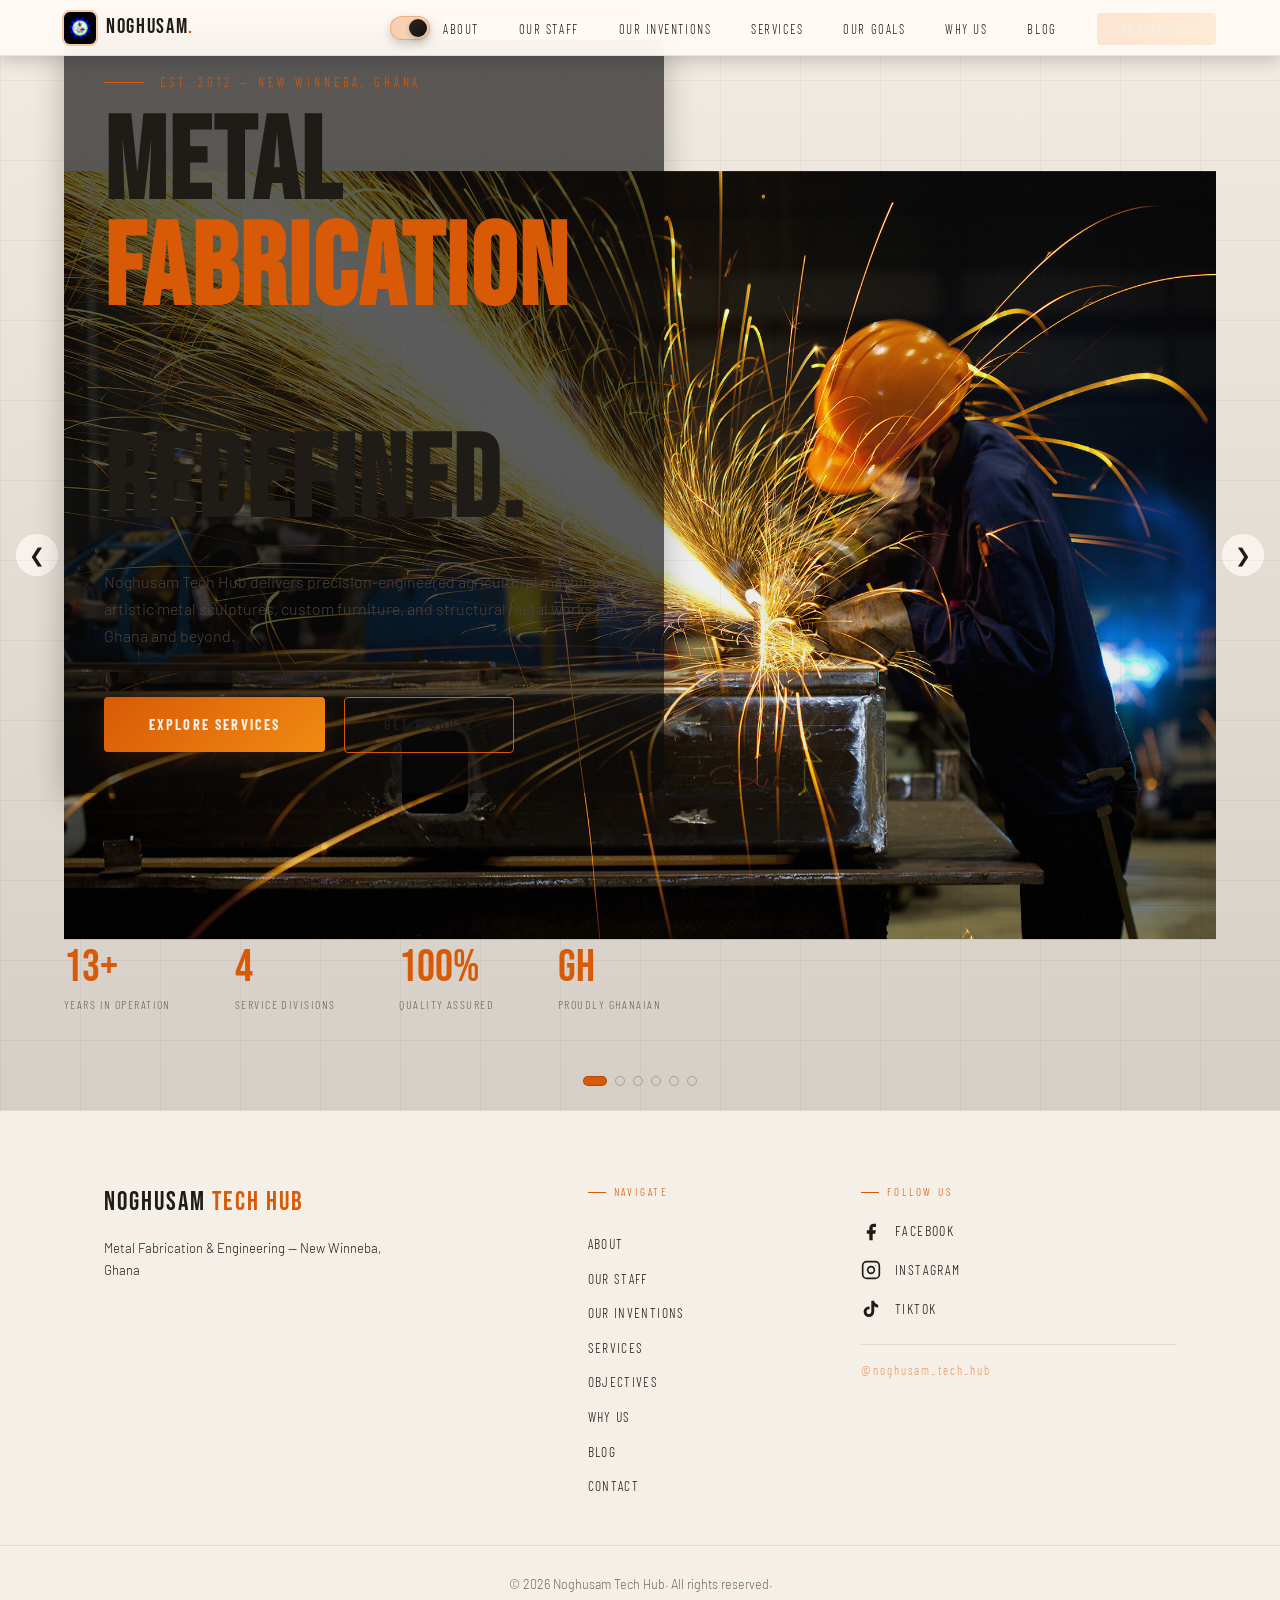
==== commit 75f82e4f: "Convert site to multi-page tabs and improve form validation UX" ====
--- a/index.html
+++ b/index.html
@@ -12,7 +12,7 @@
 
 <!-- NAV -->
 <nav>
-  <a href="#hero" class="nav-logo">
+  <a href="index.html" class="nav-logo">
     <img src="images/logo.jpeg" alt="Noghusam Logo">
     Noghusam<span>.</span>
   </a>
@@ -26,14 +26,14 @@
   </button>
   <button class="hamburger" onclick="toggleMenu()">☰</button>
   <ul class="nav-links" id="navMenu">
-    <li><a href="#about">About</a></li>
-    <li><a href="#staff">Our Staff</a></li>
-    <li><a href="#inventions">Our Inventions</a></li>
-    <li><a href="#services">Services</a></li>
-    <li><a href="#objectives">Our Goals</a></li>
-    <li><a href="#strengths">Why Us</a></li>
-    <li><a href="#blog">Blog</a></li>
-    <li><a href="#contact" class="nav-cta">Contact Us</a></li>
+    <li><a href="about.html">About</a></li>
+    <li><a href="staff.html">Our Staff</a></li>
+    <li><a href="inventions.html">Our Inventions</a></li>
+    <li><a href="services.html">Services</a></li>
+    <li><a href="goals.html">Our Goals</a></li>
+    <li><a href="why-us.html">Why Us</a></li>
+    <li><a href="blog.html">Blog</a></li>
+    <li><a href="contact.html" class="nav-cta">Contact Us</a></li>
   </ul>
 </nav>
 
@@ -65,8 +65,8 @@
       Noghusam Tech Hub delivers precision-engineered agricultural machinery, artistic metal sculptures, custom furniture, and structural metal works for Ghana and beyond.
     </p>
     <div class="hero-actions">
-      <a href="#services" class="btn-primary">Explore Services</a>
-      <a href="#contact" class="btn-ghost">Get a Quote</a>
+      <a href="services.html" class="btn-primary">Explore Services</a>
+      <a href="contact.html" class="btn-ghost">Get a Quote</a>
     </div>
   </div>
   <div class="hero-stats">
@@ -74,392 +74,6 @@
     <div><div class="stat-num">4</div><div class="stat-label">Service Divisions</div></div>
     <div><div class="stat-num">100%</div><div class="stat-label">Quality Assured</div></div>
     <div><div class="stat-num">GH</div><div class="stat-label">Proudly Ghanaian</div></div>
-  </div>
-</section>
-
-<!-- ABOUT -->
-<section id="about">
-  <div class="about-grid">
-    <div class="about-text reveal">
-      <div class="section-tag">Who We Are</div>
-      <h2 class="section-title">Built on Steel.<br>Driven by Craft.</h2>
-      <div class="divider"></div>
-      <p>Noghusam Tech Hub is a private metal fabrication and manufacturing company based in New Winneba, Ghana. Since 2012, we have been transforming raw metal into solutions that power farms, furnish offices, and inspire through art.</p>
-      <p>Our team of skilled fabrication professionals combines traditional craftsmanship with modern engineering techniques to deliver products that are durable, precise, and built to last.</p>
-      <p>From agricultural machinery that feeds communities to architectural sculptures that inspire, we are at the forefront of Ghana's fabrication industry.</p>
-    </div>
-    <div class="values-grid reveal">
-      <div class="value-card"><div class="value-icon"><img src="images/integrity.png" alt="Integrity icon"></div><div class="value-title">Integrity</div><div class="value-desc">Honest, professional business conduct in every engagement.</div></div>
-      <div class="value-card"><div class="value-icon"><img src="images/quality.png" alt="Quality icon"></div><div class="value-title">Quality</div><div class="value-desc">High standards in every product we manufacture.</div></div>
-      <div class="value-card"><div class="value-icon"><img src="images/innovation.png" alt="Innovation icon"></div><div class="value-title">Innovation</div><div class="value-desc">Creative designs and modern fabrication techniques.</div></div>
-      <div class="value-card"><div class="value-icon">🛡️</div><div class="value-title">Safety</div><div class="value-desc">PPE, inspections, and safety-first workshop operations.</div></div>
-    </div>
-  </div>
-</section>
-
-<!-- OUR STAFF -->
-<section id="staff">
-  <div class="staff-wrap">
-    <div class="reveal">
-      <div class="section-tag">The Team</div>
-      <h2 class="section-title">Our Staff</h2>
-      <div class="divider"></div>
-      <p class="staff-intro">The skilled professionals behind every weld, design, and delivery at Noghusam Tech Hub.</p>
-    </div>
-    <div class="staff-grid reveal">
-      <div class="staff-card">
-        <div class="staff-photo-wrap">
-          <img class="staff-photo" src="images/CEO.jpeg" alt="Mr Samuel Ebo Ghunney - Chief Executive Officer">
-        </div>
-        <div class="staff-info"><div class="staff-name">Mr Samuel Ebo Ghunney</div><div class="staff-role">Chief Executive Officer</div></div>
-      </div>
-      <div class="staff-card">
-        <div class="staff-photo-wrap">
-          <img class="staff-photo" src="images/manager.jpeg" alt="David Sam - Production Manager">
-        </div>
-        <div class="staff-info"><div class="staff-name">David Sam</div><div class="staff-role">Production Manager</div></div>
-      </div>
-      <div class="staff-card">
-        <div class="staff-photo-wrap">
-          <img class="staff-photo" src="images/ass_manager.jpeg" alt="Joseph Acquah Donkoh - Assistant Production Manager">
-        </div>
-        <div class="staff-info"><div class="staff-name">Joseph Acquah Donkoh</div><div class="staff-role"> Assistant Production Manager</div></div>
-      </div>
-      <div class="staff-card">
-        <div class="staff-photo-wrap">
-          <img class="staff-photo" src="images/ADMIN.png" alt="ADJOA NUNOO-HAMMOND - Administrator">
-        </div>
-        <div class="staff-info"><div class="staff-name">ADJOA NUNOO-HAMMOND</div><div class="staff-role">Administrator</div></div>
-      </div>
-      <div class="staff-card">
-        <div class="staff-photo-wrap">
-          <img class="staff-photo" src="images/ACCOUNTANT.jpeg" alt="Bernice Ghunney - Accountant">
-        </div>
-        <div class="staff-info"><div class="staff-name">Bernice Ghunney</div><div class="staff-role">Accountant</div></div>
-      </div>
-      <div class="staff-card">
-        <div class="staff-photo-wrap">
-          <img class="staff-photo" src="images/IT.jpeg" alt="ISAAC QUARTEY - IT Officer">
-        </div>
-        <div class="staff-info"><div class="staff-name">ISAAC QUARTEY</div><div class="staff-role">IT Officer</div></div>
-      </div>
-    </div>
-  </div>
-</section>
-
-<!-- OUR INVENTIONS -->
-<section id="inventions">
-  <div class="inv-wrap">
-
-    <!-- Header -->
-    <div class="inv-header reveal">
-      <div class="section-tag">Innovation</div>
-      <h2 class="section-title">Our Inventions</h2>
-      <div class="divider"></div>
-    </div>
-
-    <!-- Featured Invention -->
-    <div class="inv-featured reveal">
-      <div class="inv-badge">Featured Invention</div>
-      <h3 class="inv-name">Noghusam Cocoa Pod<br><em>Breaking Machine</em></h3>
-      <p class="inv-tagline">Engineered in Ghana. Built for Africa's farmers.</p>
-      <div class="inv-desc">
-        <p>The Noghusam Cocoa Pod Breaking Machine is an indigenous agricultural innovation designed and fabricated entirely at Noghusam Tech Hub. Built to solve one of the most labour-intensive challenges in cocoa farming, this machine dramatically reduces the time and effort required to break open cocoa pods — increasing productivity and reducing worker fatigue on farms across Ghana.</p>
-        <p>Developed through years of field research and iterative engineering, the machine is built from locally sourced materials using precision metal fabrication techniques, making it affordable, durable, and easy to maintain in rural farming communities.</p>
-      </div>
-      <div class="inv-highlights">
-        <div class="inv-highlight">
-          <div class="inv-highlight-icon">⚙️</div>
-          <div class="inv-highlight-text">
-            <div class="inv-highlight-title">Locally Fabricated</div>
-            <div class="inv-highlight-desc">Designed and built entirely at our workshop in New Winneba.</div>
-          </div>
-        </div>
-        <div class="inv-highlight">
-          <div class="inv-highlight-icon">🌾</div>
-          <div class="inv-highlight-text">
-            <div class="inv-highlight-title">Farm-Ready</div>
-            <div class="inv-highlight-desc">Built to withstand tough field conditions on cocoa farms.</div>
-          </div>
-        </div>
-        <div class="inv-highlight">
-          <div class="inv-highlight-icon">🔧</div>
-          <div class="inv-highlight-text">
-            <div class="inv-highlight-title">Easy Maintenance</div>
-            <div class="inv-highlight-desc">Simple to service and repair with locally available parts.</div>
-          </div>
-        </div>
-        <div class="inv-highlight">
-          <div class="inv-highlight-icon">📈</div>
-          <div class="inv-highlight-text">
-            <div class="inv-highlight-title">High Productivity</div>
-            <div class="inv-highlight-desc">Reduces pod-breaking time significantly compared to manual methods.</div>
-          </div>
-        </div>
-      </div>
-    </div>
-
-    <!-- Models Gallery -->
-    <div class="inv-gallery-header reveal">
-      <div class="section-tag">Prototypes & Models</div>
-      <h3 class="inv-gallery-title">Machine Models</h3>
-      <p class="inv-gallery-sub">A look at the design evolution of the Noghusam Cocoa Pod Breaking Machine — from early prototypes to the latest production model.</p>
-    </div>
-
-    <div class="inv-gallery reveal">
-
-      <div class="inv-img-card">
-        <div class="inv-img-wrap">
-          <img src="images/Model_1.jpeg" alt="Model 1" class="inv-img">
-        </div>
-        <div class="inv-img-info">
-          <div class="inv-img-label">Model 01</div>
-          <div class="inv-img-caption">First Prototype</div>
-        </div>
-      </div>
-
-      <div class="inv-img-card">
-        <div class="inv-img-wrap">
-          <img src="images/Model_2.jpeg" alt="Model 2" class="inv-img">
-        </div>
-        <div class="inv-img-info">
-          <div class="inv-img-label">Model 02</div>
-          <div class="inv-img-caption">Revised Design</div>
-        </div>
-      </div>
-
-      <div class="inv-img-card">
-        <div class="inv-img-wrap">
-          <img src="images/Model_3.jpeg" alt="Model 3" class="inv-img">
-        </div>
-        <div class="inv-img-info">
-          <div class="inv-img-label">Model 03</div>
-          <div class="inv-img-caption">Improved Mechanism</div>
-        </div>
-      </div>
-
-      <div class="inv-img-card">
-        <div class="inv-img-wrap">
-          <img src="images/Model_4.jpeg" alt="Model 4" class="inv-img">
-        </div>
-        <div class="inv-img-info">
-          <div class="inv-img-label">Model 04</div>
-          <div class="inv-img-caption">Field Test Version</div>
-        </div>
-      </div>
-
-      <div class="inv-img-card">
-        <div class="inv-img-wrap">
-          <img src="images/Model_5.png" alt="Model 5" class="inv-img">
-        </div>
-        <div class="inv-img-info">
-          <div class="inv-img-label">Model 05</div>
-          <div class="inv-img-caption">Production Model</div>
-        </div>
-      </div>
-
-      
-    </div><!-- end gallery -->
-
-    <!-- CTA -->
-    <div class="inv-cta reveal">
-      <p>Interested in acquiring the Noghusam Cocoa Pod Breaking Machine?</p>
-      <a href="#contact" class="btn-primary">Enquire Now →</a>
-    </div>
-
-  </div>
-</section>
-
-<!-- SERVICES -->
-<section id="services">
-  <div class="services-intro reveal">
-    <div>
-      <div class="section-tag">What We Do</div>
-      <h2 class="section-title">Our Services</h2>
-    </div>
-    <p>Four specialist divisions. One commitment to excellence in metal fabrication and engineering.</p>
-  </div>
-  <div class="services-grid reveal">
-    <div class="service-card">
-      <div class="service-num">01</div><div class="service-icon">🌾</div>
-      <div class="service-title">Agricultural Machinery</div>
-      <ul class="service-list">
-        <li>Fabrication of agricultural machines</li>
-        <li>Repair & maintenance of farm machinery</li>
-        <li>Crop processing machine fabrication</li>
-        <li>Custom farming tools fabrication</li>
-        <li>Agricultural equipment modification</li>
-        <li>Mechanical servicing of agri-equipment</li>
-      </ul>
-    </div>
-    <div class="service-card">
-      <div class="service-num">02</div><div class="service-icon">🏛️</div>
-      <div class="service-title">Metal Sculpture & Art</div>
-      <ul class="service-list">
-        <li>Decorative metal sculptures</li>
-        <li>Custom artistic metal works</li>
-        <li>Monuments and artistic structures</li>
-        <li>Garden and outdoor sculptures</li>
-        <li>Architectural decorative metal works</li>
-      </ul>
-    </div>
-    <div class="service-card">
-      <div class="service-num">03</div><div class="service-icon">🪑</div>
-      <div class="service-title">Metal Furniture</div>
-      <ul class="service-list">
-        <li>Metal chairs, tables, and desks</li>
-        <li>Office furniture production</li>
-        <li>School furniture fabrication</li>
-        <li>Storage racks and shelving systems</li>
-        <li>Custom-designed metal furniture</li>
-        <li>Repair & refurbishment</li>
-      </ul>
-    </div>
-    <div class="service-card">
-      <div class="service-num">04</div><div class="service-icon">🔧</div>
-      <div class="service-title">General Metal Works</div>
-      <ul class="service-list">
-        <li>Welding and general fabrication</li>
-        <li>Gate & metal door fabrication</li>
-        <li>Window burglar proof fabrication</li>
-        <li>Steel structure fabrication</li>
-        <li>Tank & metal frame fabrication</li>
-        <li>Cutting, bending & shaping</li>
-      </ul>
-    </div>
-  </div>
-</section>
-
-<!-- VISION / MISSION -->
-<section id="vision">
-  <h2 class="sr-only">Vision and Mission</h2>
-  <div class="vision-grid">
-    <div class="reveal">
-      <div class="vm-label">Our Vision</div>
-      <div class="vm-title">Leading Africa in Metal Excellence</div>
-      <p class="vm-text">To become a leading metal fabrication and metal works company in Ghana and across Africa, recognized for quality workmanship, innovation, and reliability.</p>
-    </div>
-    <div class="reveal">
-      <div class="vm-label">Our Mission</div>
-      <div class="vm-title">Quality Through Skilled Craftsmanship</div>
-      <p class="vm-text">To deliver high-quality metal fabrication services and products through skilled craftsmanship, innovative designs, and efficient production methods — while maintaining safety, quality, and customer satisfaction.</p>
-    </div>
-  </div>
-</section>
-
-<!-- OBJECTIVES -->
-<section id="objectives">
-  <div class="obj-wrap">
-    <div class="obj-header reveal">
-      <div class="section-tag">Our Goals</div>
-      <h2 class="section-title">Company Objectives</h2>
-      <div class="divider"></div>
-    </div>
-    <div class="obj-grid reveal">
-      <div class="obj-item"><div class="obj-num">01</div><div class="obj-text">Fabricate durable and reliable metal products for every sector.</div></div>
-      <div class="obj-item"><div class="obj-num">02</div><div class="obj-text">Manufacture agricultural machines that boost farming productivity across Ghana.</div></div>
-      <div class="obj-item"><div class="obj-num">03</div><div class="obj-text">Produce high-quality metal furniture for residential and commercial use.</div></div>
-      <div class="obj-item"><div class="obj-num">04</div><div class="obj-text">Create artistic metal sculptures and unique decorative structures.</div></div>
-      <div class="obj-item"><div class="obj-num">05</div><div class="obj-text">Expand production capacity and service delivery across Ghana.</div></div>
-      <div class="obj-item"><div class="obj-num">06</div><div class="obj-text">Create employment and promote technical skill development in our communities.</div></div>
-    </div>
-  </div>
-</section>
-
-<!-- STRENGTHS -->
-<section id="strengths">
-  <div class="str-wrap">
-    <div class="reveal">
-      <div class="section-tag">Why Choose Us</div>
-      <h2 class="section-title">Our Strengths</h2>
-      <div class="divider"></div>
-    </div>
-    <div class="str-list reveal">
-      <div class="str-item"><p>Skilled fabrication professionals with deep mechanical expertise.</p></div>
-      <div class="str-item"><p>Ability to produce fully customized metal products tailored to client needs.</p></div>
-      <div class="str-item"><p>High-quality workmanship with strict quality assurance at every stage.</p></div>
-      <div class="str-item"><p>Reliable, responsive customer service and after-sales support.</p></div>
-      <div class="str-item"><p>Strong commitment to safety standards across all workshop operations.</p></div>
-      <div class="str-item"><p>Over 13 years of proven industry experience in metal fabrication.</p></div>
-    </div>
-  </div>
-</section>
-
-<!-- BLOG -->
-<section id="blog">
-  <div class="blog-wrap">
-    <div class="reveal">
-      <div class="section-tag">Latest Updates</div>
-      <h2 class="section-title">BLOG</h2>
-      <div class="divider"></div>
-      <p class="blog-intro">News, project highlights, workshop updates, and company announcements from Noghusam Tech Hub.</p>
-    </div>
-    <div class="blog-grid reveal">
-      <article class="blog-card">
-        <div class="blog-meta">Company News • April 2026</div>
-        <h3 class="blog-title">Welcome to Our New Blog</h3>
-        <p class="blog-excerpt">This space will share our latest company news, milestones, and behind-the-scenes stories from the workshop.</p>
-      </article>
-      <article class="blog-card">
-        <div class="blog-meta">Project Update • April 2026</div>
-        <h3 class="blog-title">Production Progress This Quarter</h3>
-        <p class="blog-excerpt">We are expanding production capacity and improving turnaround times across agricultural machinery and custom metal works.</p>
-      </article>
-      <article class="blog-card">
-        <div class="blog-meta">Workshop Update • April 2026</div>
-        <h3 class="blog-title">Safety and Quality Improvements</h3>
-        <p class="blog-excerpt">New internal checks and workflow upgrades are helping us maintain consistent quality and safer workshop operations.</p>
-      </article>
-    </div>
-  </div>
-</section>
-
-<!-- CONTACT -->
-<section id="contact">
-  <div class="contact-wrap">
-    <div class="reveal">
-      <div class="section-tag">Reach Us</div>
-      <h2 class="section-title">Get In Touch</h2>
-      <div class="divider"></div>
-      <p class="contact-intro">Ready to bring your project to life? Contact our team for a free consultation and quote.</p>
-      <div class="contact-detail">
-        <div class="contact-icon">📍</div>
-        <div><div class="contact-label">Location</div><div class="contact-value">New Winneba, Ghana</div></div>
-      </div>
-      <div class="contact-detail">
-        <div class="contact-icon">📞</div>
-        <div><div class="contact-label">Phone</div><div class="contact-value">054 816 2524 | 054 857 2941</div></div>
-      </div>
-      <div class="contact-detail">
-        <div class="contact-icon">🏭</div>
-        <div><div class="contact-label">Business Type</div><div class="contact-value">Metal Fabrication &amp; Manufacturing</div></div>
-      </div>
-      <div class="contact-detail">
-        <div class="contact-icon">⏰</div>
-        <div><div class="contact-label">Workshop Hours</div><div class="contact-value">Mon – Sat: 7:00 AM – 6:00 PM</div></div>
-      </div>
-    </div>
-    <div class="reveal">
-      <div class="contact-form">
-        <div class="form-row">
-          <input type="text" placeholder="Full Name" />
-          <input type="tel" placeholder="Phone Number" />
-        </div>
-        <input type="email" placeholder="Email Address" />
-        <select aria-label="Select Service" title="Select Service">
-          <option value="" disabled selected>Select Service</option>
-          <option>Agricultural Machinery</option>
-          <option>Cocoa Pod Breaking Machine</option>
-          <option>Metal Sculpture & Art</option>
-          <option>Metal Furniture</option>
-          <option>General Metal Works</option>
-          <option>Other</option>
-        </select>
-        <textarea placeholder="Describe your project or inquiry..."></textarea>
-        <button class="form-submit" onclick="handleSubmit(event)">Send Message →</button>
-        <p id="form-msg" class="form-msg">✓ Message sent! We'll be in touch soon.</p>
-      </div>
-    </div>
   </div>
 </section>
 
@@ -473,13 +87,14 @@
     <div class="footer-nav">
       <div class="footer-nav-col">
         <div class="footer-nav-label">Navigate</div>
-        <a href="#about">About</a>
-        <a href="#staff">Our Staff</a>
-        <a href="#inventions">Our Inventions</a>
-        <a href="#services">Services</a>
-        <a href="#objectives">Objectives</a>
-        <a href="#blog">Blog</a>
-        <a href="#contact">Contact</a>
+        <a href="about.html">About</a>
+        <a href="staff.html">Our Staff</a>
+        <a href="inventions.html">Our Inventions</a>
+        <a href="services.html">Services</a>
+        <a href="goals.html">Objectives</a>
+        <a href="why-us.html">Why Us</a>
+        <a href="blog.html">Blog</a>
+        <a href="contact.html">Contact</a>
       </div>
     </div>
     <div class="footer-social-block">
--- a/style.css
+++ b/style.css
@@ -1042,12 +1042,22 @@
 select option:disabled {
   color: #666;
 }
+.contact-form .input-invalid {
+  border-color: #ff746c !important;
+  box-shadow: inset 0 0 0 1px #ff746c, 0 0 12px rgba(255,116,108,0.2);
+}
 input::placeholder, textarea::placeholder { color: var(--gray); opacity: 0.6; }
 textarea { resize: vertical; min-height: 130px; }
 .form-msg {
   color: var(--orange);
   font-size: 0.85rem;
   display: none;
+}
+.form-msg.success {
+  color: var(--orange);
+}
+.form-msg.error {
+  color: #ff746c;
 }
 .form-submit {
   background: linear-gradient(135deg, var(--orange), var(--amber)); 
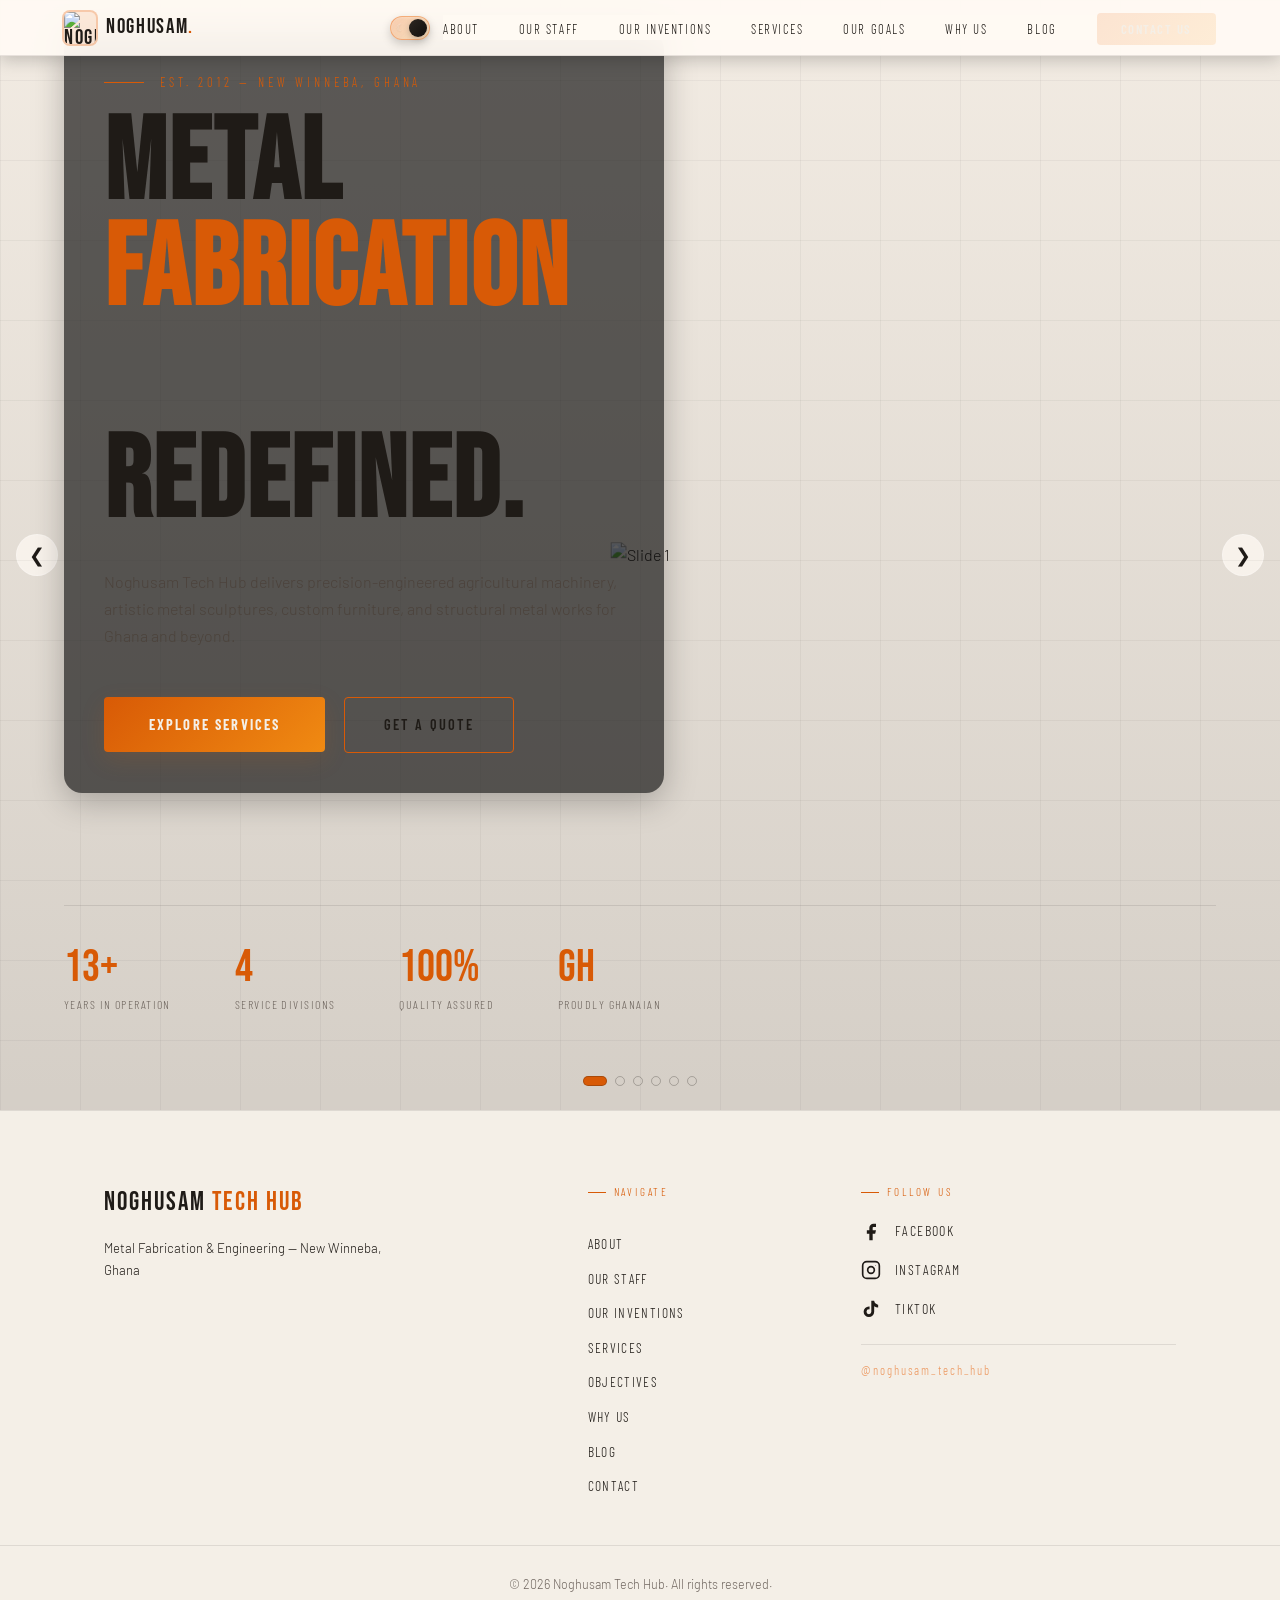
==== commit 0aaa646e: "Fix image paths and update inventions gallery" ====
--- a/index.html
+++ b/index.html
@@ -13,7 +13,7 @@
 <!-- NAV -->
 <nav>
   <a href="index.html" class="nav-logo">
-    <img src="images/logo.jpeg" alt="Noghusam Logo">
+    <img src="assets/logo.jpeg" alt="Noghusam Logo">
     Noghusam<span>.</span>
   </a>
   <button class="theme-toggle" id="themeToggle" type="button" aria-label="Toggle theme" aria-pressed="false">
@@ -41,12 +41,12 @@
 <section id="hero">
   <div class="hero-carousel" id="heroCarousel">
     <div class="carousel-track" id="carouselTrack">
-      <img src="images/landing_page.jpg" alt="Slide 1" class="carousel-slide is-active">
-      <img src="images/machine.png" alt="Slide 2" class="carousel-slide">
-      <img src="images/sculpture.jpg" alt="Sculpture slide" class="carousel-slide">
-      <img src="images/serv1.webp" alt="Service slide" class="carousel-slide">
-      <img src="images/5.webp" alt="Slide 5" class="carousel-slide">
-      <img src="images/6.jpg" alt="Slide 6" class="carousel-slide">
+      <img src="assets/landing_page.jpg" alt="Slide 1" class="carousel-slide is-active">
+      <img src="assets/machine.png" alt="Slide 2" class="carousel-slide">
+      <img src="assets/sculpture.jpg" alt="Sculpture slide" class="carousel-slide">
+      <img src="assets/serv1.webp" alt="Service slide" class="carousel-slide">
+      <img src="assets/5.webp" alt="Slide 5" class="carousel-slide">
+      <img src="assets/6.jpg" alt="Slide 6" class="carousel-slide">
     </div>
     <button class="carousel-btn prev" id="carouselPrev" aria-label="Previous slide">&#10094;</button>
     <button class="carousel-btn next" id="carouselNext" aria-label="Next slide">&#10095;</button>
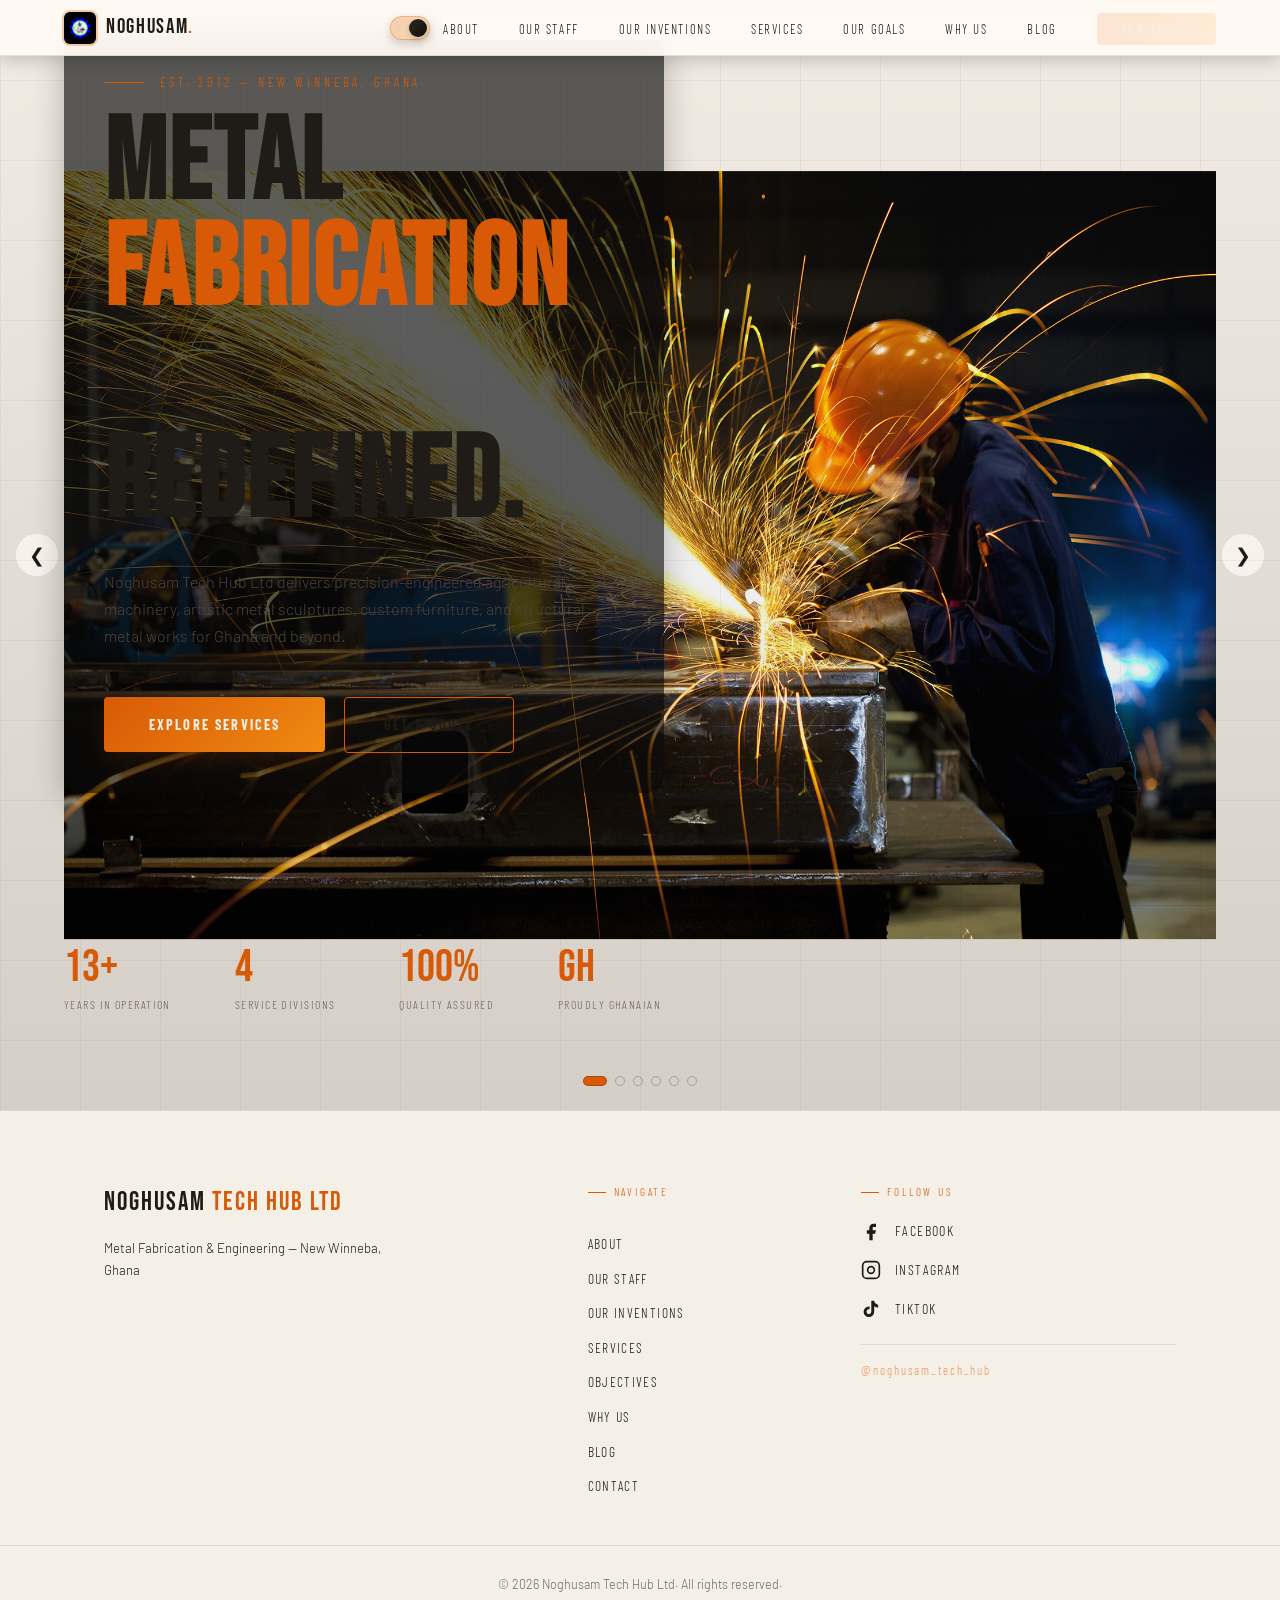
==== commit e419775f: "Update company name to Noghusam Tech Hub Ltd Co-authored-by: Copilot <223556219+Copilot@users.norepl" ====
--- a/index.html
+++ b/index.html
@@ -3,7 +3,7 @@
 <head>
   <meta charset="UTF-8" />
   <meta name="viewport" content="width=device-width, initial-scale=1.0"/>
-  <title>Noghusam Tech Hub | Metal Fabrication & Engineering</title>
+  <title>Noghusam Tech Hub Ltd | Metal Fabrication & Engineering</title>
   <link rel="preconnect" href="https://fonts.googleapis.com">
   <link href="https://fonts.googleapis.com/css2?family=Bebas+Neue&family=Barlow:wght@300;400;500;600&family=Barlow+Condensed:wght@600;700&display=swap" rel="stylesheet">
   <link rel="stylesheet" href="style.css">
@@ -62,7 +62,7 @@
       Redefined.
     </h1>
     <p class="hero-sub">
-      Noghusam Tech Hub delivers precision-engineered agricultural machinery, artistic metal sculptures, custom furniture, and structural metal works for Ghana and beyond.
+      Noghusam Tech Hub Ltd delivers precision-engineered agricultural machinery, artistic metal sculptures, custom furniture, and structural metal works for Ghana and beyond.
     </p>
     <div class="hero-actions">
       <a href="services.html" class="btn-primary">Explore Services</a>
@@ -81,7 +81,7 @@
 <footer>
   <div class="footer-top">
     <div class="footer-brand">
-      <div class="footer-logo">Noghusam<span> Tech Hub</span></div>
+      <div class="footer-logo">Noghusam<span> Tech Hub Ltd</span></div>
       <div class="footer-tagline">Metal Fabrication &amp; Engineering — New Winneba, Ghana</div>
     </div>
     <div class="footer-nav">
@@ -128,7 +128,7 @@
     </div>
   </div>
   <div class="footer-bottom">
-    <div class="footer-copy">© 2026 Noghusam Tech Hub. All rights reserved.</div>
+    <div class="footer-copy">© 2026 Noghusam Tech Hub Ltd. All rights reserved.</div>
   </div>
 </footer>
 
